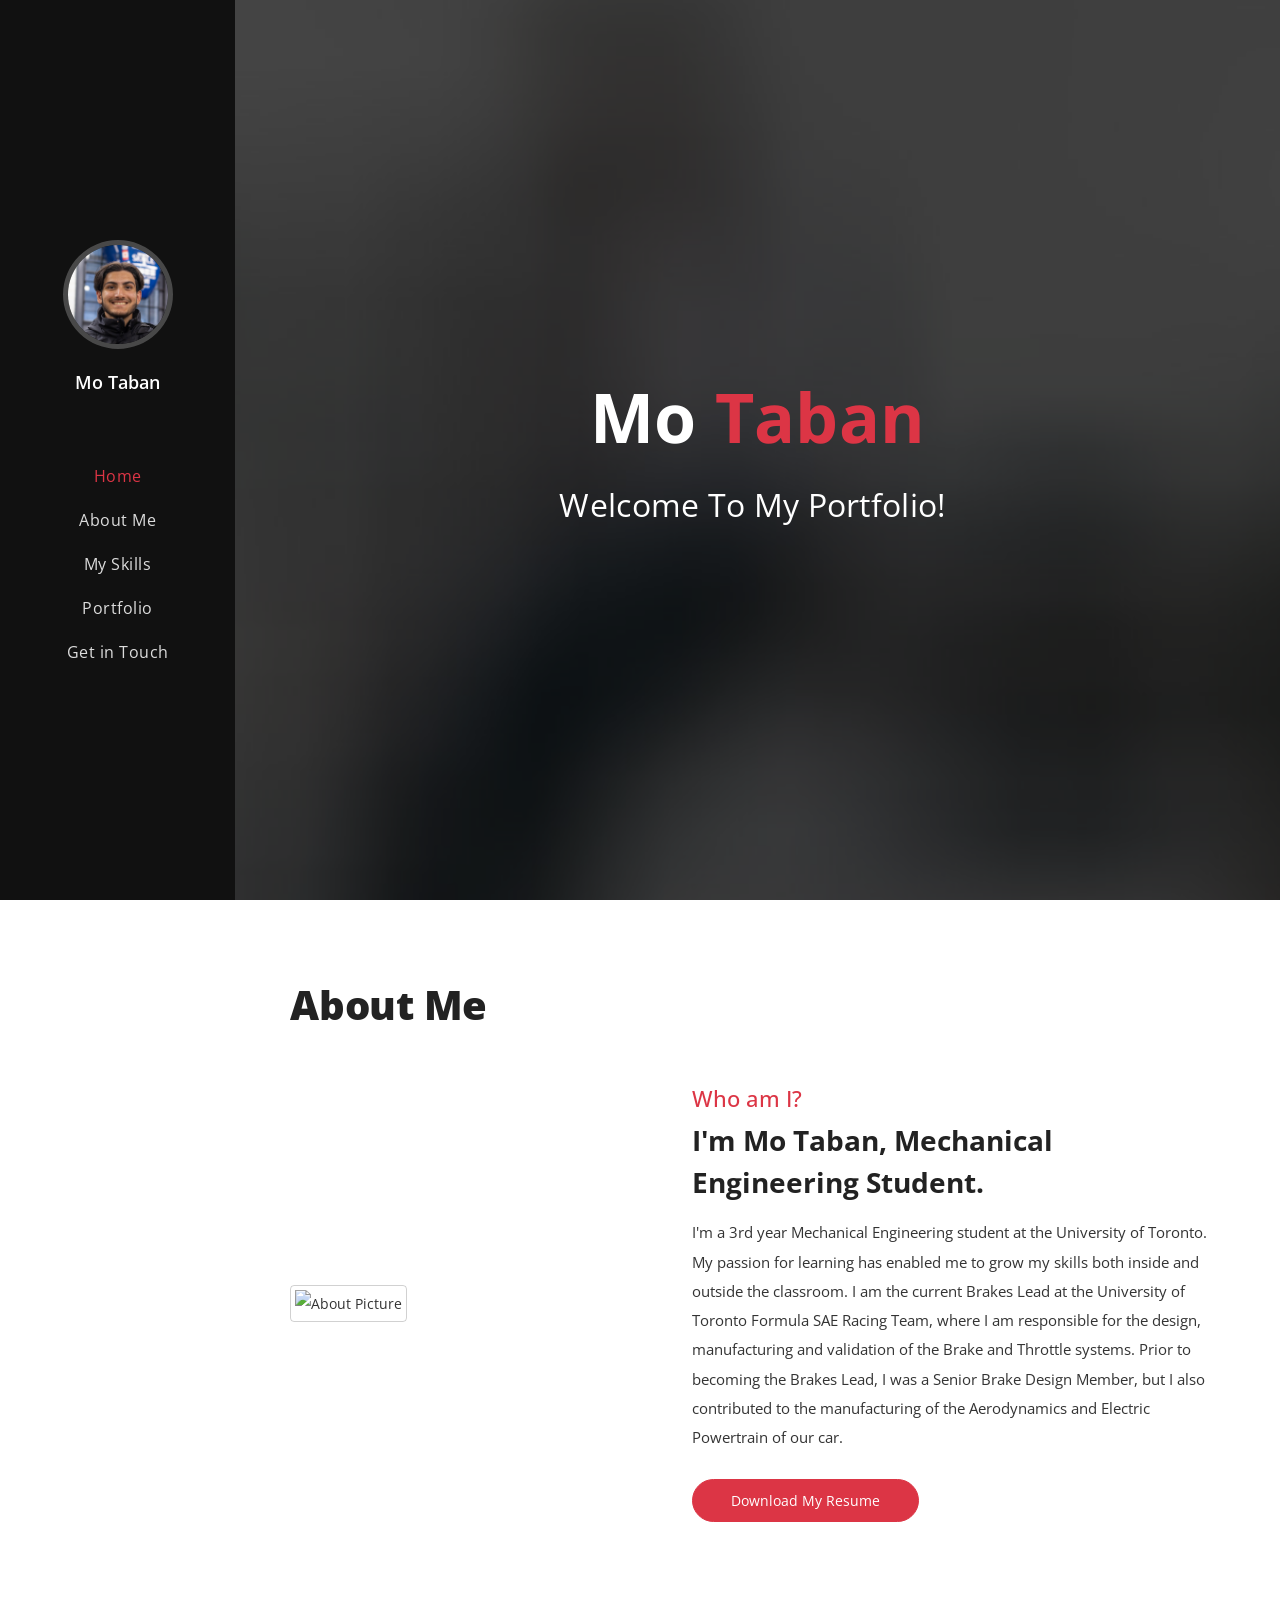
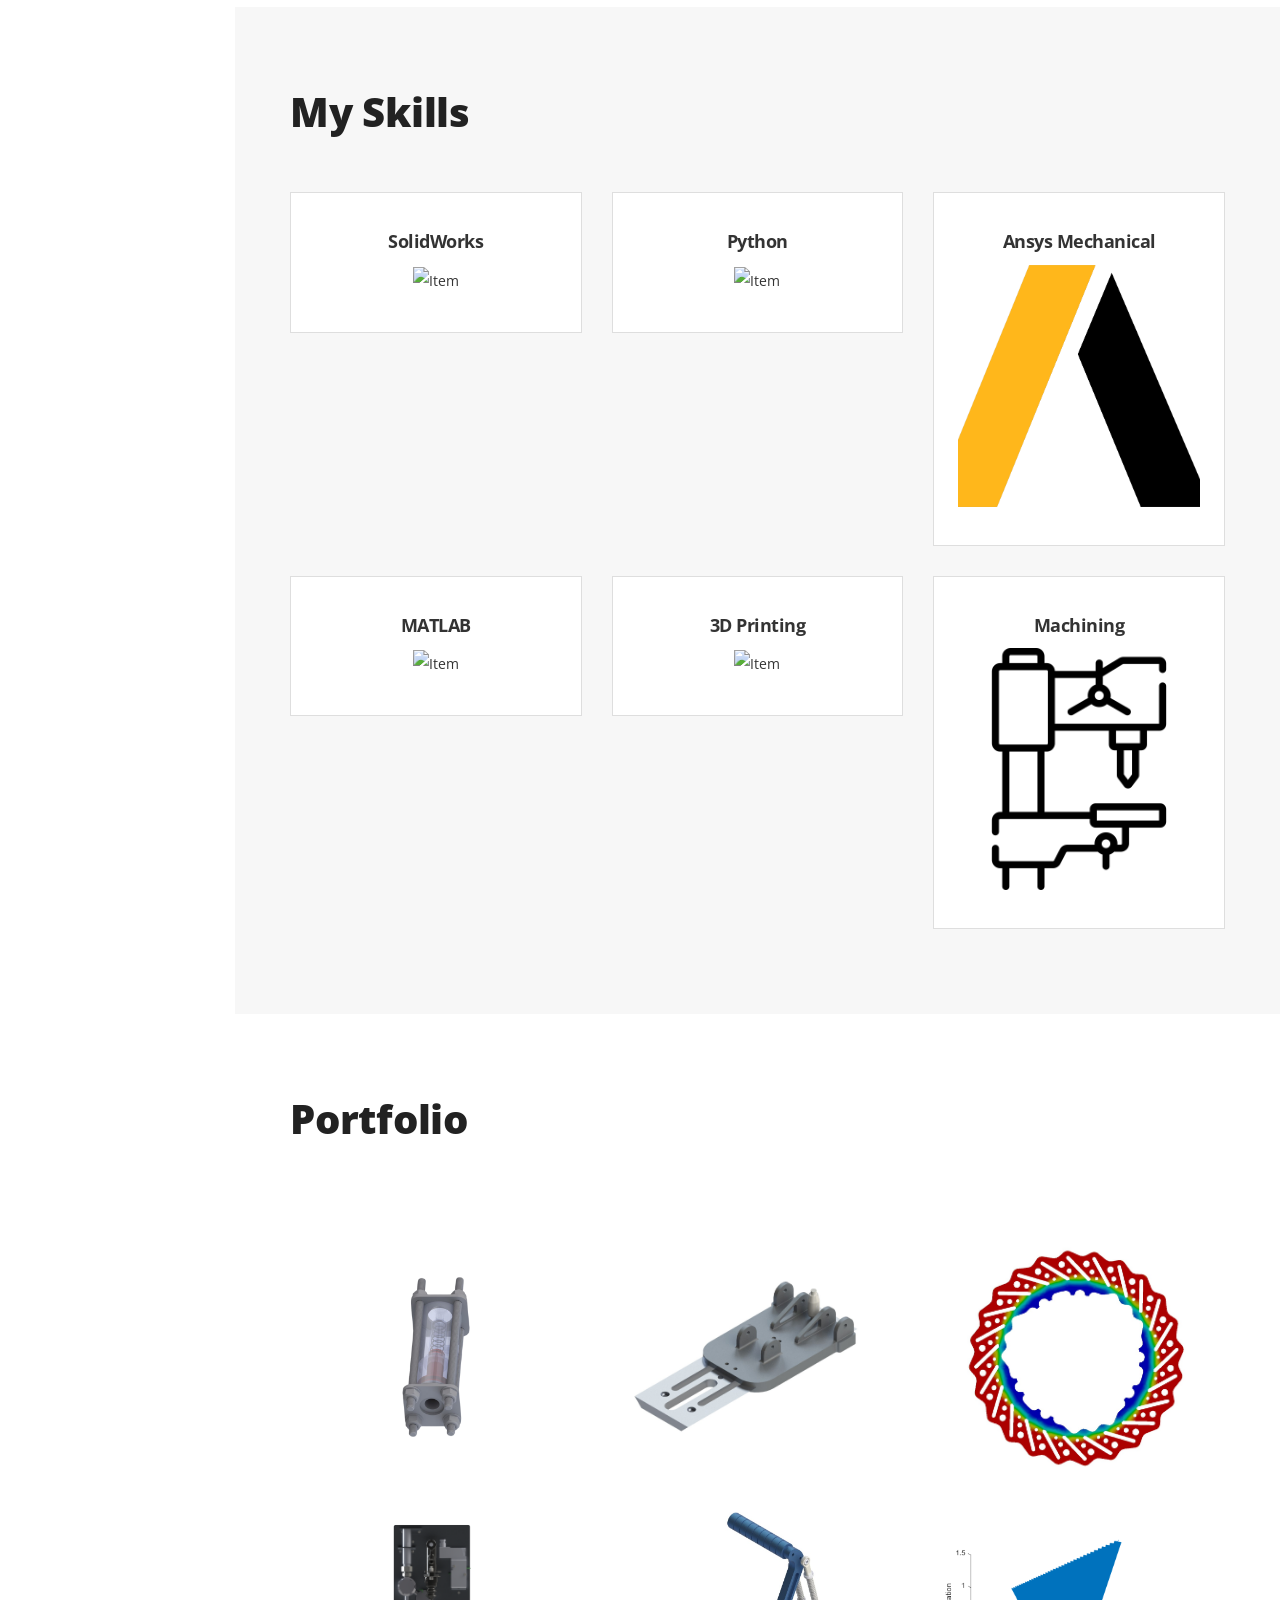
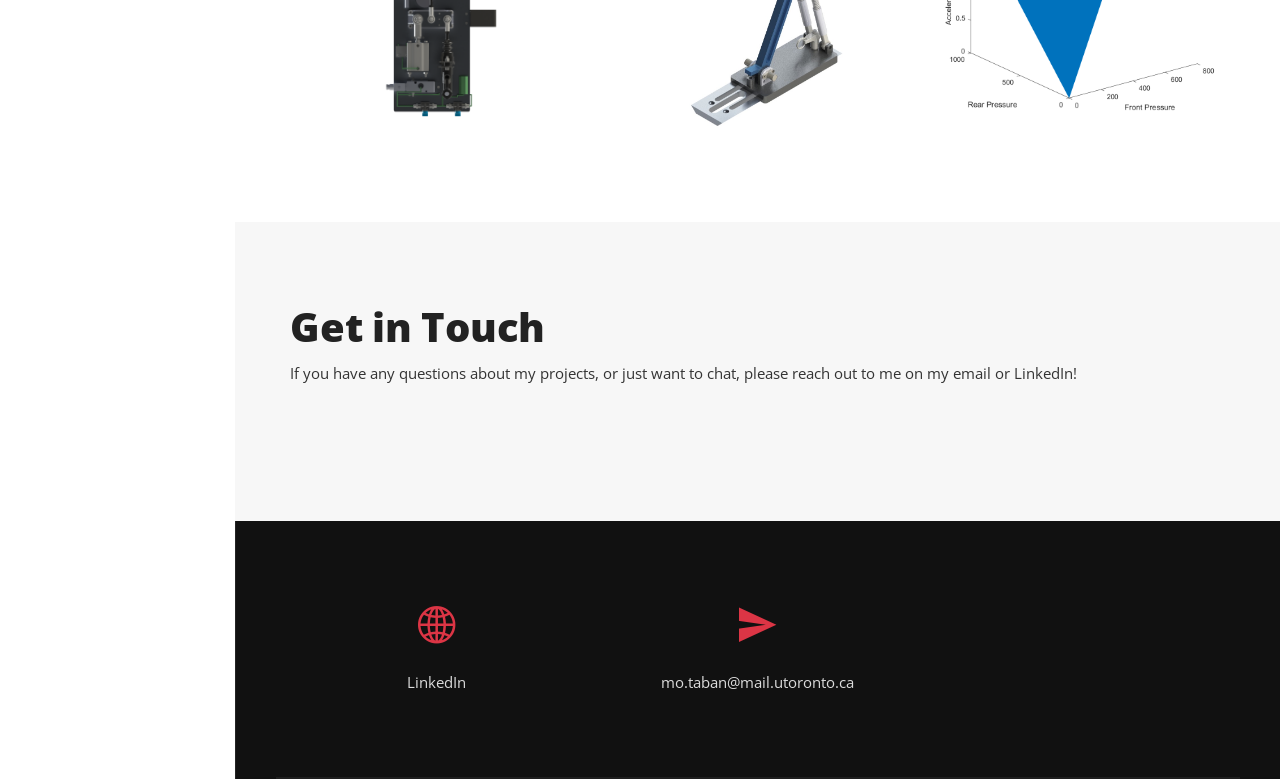
==== index.html @ efc2e55d "Add files via upload" ====
<!DOCTYPE html>
<html lang="EN">

<head>
  <!-- Required meta tags-->
  <meta charset="utf-8">
  <!-- Title-->
  <title>Mo Taban - Personal Portfolio</title>
  <!-- Description-->
  <meta name="description" content=" Personal Portfolio / Resume / CV / vCard Template">
  <meta name="viewport" content="width=device-width, initial-scale=1, shrink-to-fit=no">
  <!-- Favicons-->
  <link rel="apple-touch-icon" sizes="180x180" href="img/favicons/apple-touch-icon.png">
  <link rel="icon" type="image/png" sizes="32x32" href="img/favicons/favicon-32x32.png">
  <link rel="icon" type="image/png" sizes="16x16" href="img/favicons/favicon-16x16.png">
  <!-- Web fonts-->
  <link href="https://fonts.googleapis.com/css?family=Open+Sans:300,300i,400,400i,600,600i,700,700i,800,800i" rel="stylesheet">
  <!-- CSS vendors-->
  <link rel="stylesheet" href="css/bootstrap-custom.css">
  <link rel="stylesheet" href="css/ionicons.min.css">
  <link rel="stylesheet" href="css/owl.carousel.min.css">
  <link rel="stylesheet" href="css/owl.theme.default.min.css">
  <link rel="stylesheet" href="css/simplebar.min.css">
  <link rel="stylesheet" href="css/jquery.mb.YTPlayer.min.css">
  <!-- Main CSS-->
  <link rel="stylesheet" href="css/main.css">
  <!-- CSS Color scheme-->
  <link id="color-scheme" rel="stylesheet" href="css/colors/main-red.css">
  <!-- Custom CSS (Add your custom CSS styles to this file)-->
  <link rel="stylesheet" href="css/custom.css">
</head>

<body>
  <!-- Preloader-->
  <div class="preloader">
    <div class="preloader-block">
      <div class="preloader-icon"><span class="loading-dot loading-dot-1"></span><span class="loading-dot loading-dot-2"></span><span class="loading-dot loading-dot-3"></span></div>
    </div>
  </div>
  <div class="main-wrapper">
    <!-- Sidebar-->
    <header>
      <nav class="navbar d-md-block d-lg-none fixed-top mobile-navbar"><button class="navbar-toggler mr-auto" type="button" data-toggle="collapse" data-target="#mobileNavbarSupportedContent" aria-controls="mobileNavbarSupportedContent" aria-expanded="false" aria-label="Toggle navigation"><span class="nav-btn">Menu</span></button>
        <div class="collapse navbar-collapse order-1" id="mobileNavbarSupportedContent">
          <ul class="navbar-nav mr-auto"></ul>
        </div>
      </nav>
      <nav class="sidebar" data-simplebar>
        <div class="sidebar-header"><a href="#home" data-scroll><img class="img-fluid sidebar-avatar" src="img/profile-avatar.jpg" alt="Profile avatar"></a><span class="sidebar-name">Mo Taban</span>
        </div>
        <div class="sidebar-menu">
          <ul class="list-unstyled list-menu">
            <li><a class="nav-link" href="#home-area" data-scroll>Home</a></li>
            <li><a class="nav-link" href="#about-area" data-scroll>About Me</a></li>
            <li><a class="nav-link" href="#skills-area" data-scroll>My Skills</a></li>
            <li><a class="nav-link" href="#portfolio-area" data-scroll>Portfolio</a></li>
            <li><a class="nav-link" href="#contact-area" data-scroll>Get in Touch</a></li>
          </ul>
        </div>
      </nav>
    </header>
    <div class="sections-wrapper">
      <!-- Sections-->
      <!-- Home-->
      <section class="home-area element-cover-bg" id="home-area" style="background-image:url(img/home.jpg)">
        <div class="container h-100">
          <div class="row h-100 align-items-center justify-content-center">
            <div class="col-12 col-lg-8 home-content text-center">
              <h1 class="home-name">Mo <span>Taban</span></h1>
              <h4 class="cd-headline clip home-headline">Welcome To My Portfolio!<span class="cd-words-wrapper single-headline">
            </div><a href="#about-area" data-scroll>
              <div class="home-mouse">
              </div>
            </a>
          </div>
        </div>
      </section>
      <!-- About-->
      <section class="single-section about-area" id="about-area">
        <div class="container">
          <div class="row">
            <div class="col-12">
              <div class="section-heading">
                <h2 class="section-title">About Me</h2>
              </div>
            </div>
          </div>
          <div class="row align-items-center">
            <!-- Picture part-->
            <div class="col-12 col-lg-5 about-img"><img class="img-fluid img-thumbnail" src="img/about-img.jpg" alt="About Picture"></div>
            <!-- Content part-->
            <div class="col-12 col-lg-7 about-content">
              <div class="content-block">
                <h2 class="content-subtitle">Who am I?</h2>
                <h6 class="content-title">I'm Mo Taban, Mechanical Engineering Student.</h6>
                <div class="content-description">
                  <p>I'm a 3rd year Mechanical Engineering student at the University of Toronto. My passion for learning has enabled me to grow my skills both inside and outside the classroom. I am the current Brakes Lead at the University of Toronto Formula SAE Racing Team, where I am responsible for the design, manufacturing and validation of the Brake and Throttle systems. Prior to becoming the Brakes Lead, I was a Senior Brake Design Member, but I also contributed to the manufacturing of the Aerodynamics and Electric Powertrain of our car.</p>
                </div>
                <a href="Mo Taban Resume.pdf" class="btn content-download button-main button-scheme" download> Download My Resume</a>
              </div>
            </div>
          </div>
        </div>
      </section>
      <!-- Skills-->
      <section class="single-section alt-bg skills-area" id="skills-area">
        <div class="container">
          <div class="row">
            <div class="col-12">
              <div class="section-heading">
                <h2 class="section-title">My Skills</h2>
              </div>
            </div>
          </div>
          <div class="row">
            <!-- Single skill-->
            <div class="col-12 col-md-6 col-lg-4">
              <div class="single-skill">
                <h4 class="skill-title">SolidWorks</h4><img class="img-fluid" alt="Item" src="img/CSWA.PNG">
              </div>
            </div>
            <!-- Single skill-->
            <div class="col-12 col-md-6 col-lg-4">
              <div class="single-skill">
                <h4 class="skill-title">Python</h4><img class="img-fluid" alt="Item" src="img/Python.PNG">
              </div>
            </div>
            <!-- Single skill-->
            <div class="col-12 col-md-6 col-lg-4">
              <div class="single-skill">
                <h4 class="skill-title">Ansys Mechanical</h4><img class="img-fluid" alt="Item" src="img/Ansys.png">
              </div>
            </div>
            <!-- Single skill-->
            <div class="col-12 col-md-6 col-lg-4">
              <div class="single-skill mb-lg-0">
                <h4 class="skill-title">MATLAB</h4><img class="img-fluid" alt="Item" src="img/Matlab.PNG">
              </div>
            </div>
            <!-- Single skill-->
            <div class="col-12 col-md-6 col-lg-4">
              <div class="single-skill mb-md-0">
                <h4 class="skill-title">3D Printing</h4><img class="img-fluid" alt="Item" src="img/Printing.PNG">
              </div>
            </div>
            <!-- Single skill-->
            <div class="col-12 col-md-6 col-lg-4">
              <div class="single-skill mb-0">
                <h4 class="skill-title">Machining</h4><img class="img-fluid" alt="Item" src="img\Machining.png">
              </div>
            </div>
          </div>
        </div>
      </section>
      <!-- Portfolio-->
      <section class="single-section portfolio-area" id="portfolio-area">
        <div class="container">
          <div class="row">
            <div class="col-12">
              <div class="section-heading">
                <h2 class="section-title">Portfolio</h2>
              </div>
            </div>
          </div>
          <div class="row">
            <!-- Filter nav-->
            <div class="col-12">
              <ul class="list-inline filter-control" role="group" aria-label="Filter Control">
                <li class="list-inline-item tab-active" data-filter="*"></li>
              </ul>
            </div>
          </div>
          <!-- Thumbnail list-->
          <div class="portfolio-grid row">
            <!-- Single item-->
            <div class="single-item col-6 col-lg-4 design"><a class="portfolio-item" href="#item-1">
                <div class="portfolio-wrapper"><img class="img-fluid" alt="Item" src="img/EBS Piston.png">
                  <div class="item-content">
                    <h6 class="content-title">Pneumatic Emergency Braking System</h6><span class="content-more">More Info</span>
                  </div>
                </div>
              </a></div>
            <!-- Single item-->
            <div class="single-item col-6 col-lg-4 photos"><a class="portfolio-item" href="#item-2">
                <div class="portfolio-wrapper"><img class="img-fluid" alt="Item" src="img/Pedal Tray Rendering.JPG">
                  <div class="item-content">
                    <h6 class="content-title">Adjustable Pedal Tray and Rail</h6><span class="content-more">More Info</span>
                  </div>
                </div>
              </a></div>
            <!-- Single item-->
            <div class="single-item col-6 col-lg-4 design"><a class="portfolio-item" href="#item-3">
                <div class="portfolio-wrapper"><img class="img-fluid" alt="Item" src="img/Rotor Temps.jpg">
                  <div class="item-content">
                    <h6 class="content-title">Brake Rotors</h6><span class="content-more">More Info</span>
                  </div>
                </div>
              </a></div>
            <!-- Single item-->
            <div class="single-item col-6 col-lg-4 brand"><a class="portfolio-item" href="#item-4">
                <div class="portfolio-wrapper mb-lg-0"><img class="img-fluid" alt="Item" src="img/ASB Top.png">
                  <div class="item-content">
                    <h6 class="content-title">Autonomous System Brake V1</h6><span class="content-more">More Info</span>
                  </div>
                </div>
              </a></div>
            <!-- Single item-->
            <div class="single-item col-6 col-lg-4 brand"><a class="portfolio-item" href="#item-5">
                <div class="portfolio-wrapper mb-0"><img class="img-fluid" alt="Item" src="img/Throttle Pedal.JPG">
                  <div class="item-content">
                    <h6 class="content-title">Throttle Pedal Redesign</h6><span class="content-more">More Info</span>
                  </div>
                </div>
              </a></div>
            <!-- Single item-->
            <div class="single-item col-6 col-lg-4 photos"><a class="portfolio-item" href="#item-6">
                <div class="portfolio-wrapper mb-0"><img class="img-fluid" alt="Item" src="img/Brake Matlab.png">
                  <div class="item-content">
                    <h6 class="content-title">Python and MATLAB Brake Pressure - Acceleration Sweep</h6><span class="content-more">More Info</span>
                  </div>
                </div>
              </a></div>
          </div>
        </div>
        <!-- Single lightbox-->
        <div class="lightbox-wrapper" id="item-1">
          <div class="f-basis-100">
            <div class="lightbox-close" data-modal-close><span class="close-btn"><span class="btn-line"></span></span></div>
          </div>
          <div class="container">
            <div class="row">
              <div class="col-12 col-lg-5">
                <div class="lightbox-gallery owl-carousel owl-theme"><img class="img-fluid item-img" alt="Item" src="img/EBS Piston.png"></div>
              </div>
              <div class="col-12 col-lg-7">
                <div class="lightbox-content">
                  <h3 class="content-title">Pneumatic Emergency Braking System</h3>
                  <div class="content-description">
                    <p>I designed a Hydraulic-Over-Pneumatic piston to actuate the brakes of the car in case of emergencies during autonomous driving. The design process involved determining the required bore size in order to achieve the desired brake line pressures. O-rings were selected based on Parker design guidelines. When power is disconnected, solenoid valves will open to apply pressure to the pneumatic input of the piston. This design has 50% greater braking performance compared to the previous generation design.</p>
                  </div>
                  
                </div>
              </div>
            </div>
          </div>
        </div>
        <!-- Single lightbox-->
        <div class="lightbox-wrapper" id="item-2">
          <div class="f-basis-100">
            <div class="lightbox-close" data-modal-close><span class="close-btn"><span class="btn-line"></span></span></div>
          </div>
          <div class="container">
            <div class="row">
              <div class="col-12 col-lg-5">
                <div class="lightbox-gallery owl-carousel owl-theme"><img class="img-fluid item-img" alt="Item" src="img/Pedal Tray Rendering.JPG"><img class="img-fluid item-img" alt="Item" src="img/Pedal Tray Deformation.jpg"><img class="img-fluid item-img" alt="Item" src="img/Pedal Tray Full.JPG"></div>
              </div>
              <div class="col-12 col-lg-7">
                <div class="lightbox-content">
                  <h3 class="content-title">Adjustable Pedal Tray and Rail</h3>
                  <div class="content-description">
                    <p>Adjustable pedals are required in order to accommodate drivers of different sizes. The brake and throttle pedal trays were redesigned with custom rails in order to eliminate the compliance caused by the OEM Rails and Carriages. The structural performance of the design was evaluated using Ansys, and it was determined that the brake pedal tray deforms by 37% less under maximum load.</p>
                  </div>
                  
                </div>
              </div>
            </div>
          </div>
        </div>
        <!-- Single lightbox-->
        <div class="lightbox-wrapper" id="item-3">
          <div class="f-basis-100">
            <div class="lightbox-close" data-modal-close><span class="close-btn"><span class="btn-line"></span></span></div>
          </div>
          <div class="container">
            <div class="row">
              <div class="col-12 col-lg-5">
                <div class="lightbox-gallery owl-carousel owl-theme"><img class="img-fluid item-img" alt="Item" src="img/Rotor Temps.jpg"><img class="img-fluid item-img" alt="Item" src="img/Rotor Safety Factor.jpg"></div>
              </div>
              <div class="col-12 col-lg-7">
                <div class="lightbox-content">
                  <h3 class="content-title">Brake Rotors</h3>
                  <div class="content-description">
                    <p>The thermal and structural performance of our brake rotors was evaluated. The heat flux and convection coefficients were determined through calculations. These values were then used in Ansys to determine the temperature distribution across the rotor. The resulting thermal stresses were used as part of the structural simulation. The rotor has a minimum safety factor of 3.33 under maximum braking.</p>
                  </div>
                  
                </div>
              </div>
            </div>
          </div>
        </div>
        <!-- Single lightbox-->
        <div class="lightbox-wrapper" id="item-4">
          <div class="f-basis-100">
            <div class="lightbox-close" data-modal-close><span class="close-btn"><span class="btn-line"></span></span></div>
          </div>
          <div class="container">
            <div class="row">
              <div class="col-12 col-lg-5">
                <div class="lightbox-gallery owl-carousel owl-theme"><img class="img-fluid item-img" alt="Item" src="img/ASB Top.png"><img class="img-fluid item-img" alt="Item" src="img/ASB ISO.png"><img class="img-fluid item-img" alt="Item" src="img/ASB in car.png"></div>
              </div>
              <div class="col-12 col-lg-7">
                <div class="lightbox-content">
                  <h3 class="content-title">Autonomous System Brake V1</h3>
                  <div class="content-description">
                    <p>The previous Brakes Lead and I designed, manufactured, and tested our first brake by wire prototype as part of the Autonomous System Brake development. This system was designed to be a system which can be easily added to the 2023 vehicle in order to test the driverless systems. It was created in a way that it could be quickly connected and disconnected from the existing manual brakes. While this system was not formally tested on the car, many of its components and design elements have been used for the current autonomous braking system. </p>
                  </div>
                  
                </div>
              </div>
            </div>
          </div>
        </div>
        <!-- Single lightbox-->
        <div class="lightbox-wrapper" id="item-5">
          <div class="f-basis-100">
            <div class="lightbox-close" data-modal-close><span class="close-btn"><span class="btn-line"></span></span></div>
          </div>
          <div class="container">
            <div class="row">
              <div class="col-12 col-lg-5">
                <div class="lightbox-gallery owl-carousel owl-theme"><img class="img-fluid item-img" alt="Item" src="img/Throttle Pedal.JPG"><img class="img-fluid item-img" alt="Item" src="img/Throttle Spring.JPG"></div>
              </div>
              <div class="col-12 col-lg-7">
                <div class="lightbox-content">
                  <h3 class="content-title">Throttle Pedal Redesign</h3>
                  <div class="content-description">
                    <p>The throttle pedal was redesigned in order to enhance the driver comfort. This involved decreasing the pedal angle with respect to the floor. In order to achieve this, the torsion springs found in the previous design were replaced with compression springs. Because of this, the linear potentiometers which were previously used were replaced with rotary potentiometers. </p>
                  </div>
                </div>
              </div>
            </div>
          </div>
        </div>
        <!-- Single lightbox-->
        <div class="lightbox-wrapper" id="item-6">
          <div class="f-basis-100">
            <div class="lightbox-close" data-modal-close><span class="close-btn"><span class="btn-line"></span></span></div>
          </div>
          <div class="container">
            <div class="row">
              <div class="col-12 col-lg-5">
                <div class="lightbox-gallery owl-carousel owl-theme"><img class="img-fluid item-img" alt="Item" src="img/Brake Matlab.png" ></div>
              </div>
              <div class="col-12 col-lg-7">
                <div class="lightbox-content">
                  <h3 class="content-title">Python and MATLAB Brake Pressure - Acceleration Sweep</h3>
                  <div class="content-description">
                    <p>In order to better understand the impact which our front and rear brake pressures have on our deceleration, I created a Python program which determines the resulting deceleration for a large set of front and rear pressure values. The data was analyzed using MATLAB in order to create a 3D plot. This figure shows all possible deceleration values, given a combination of line pressures. The Program was created with checks that ensure the behavior of the model is representative of the vehicle and tire behaviors. </p>
                  </div>
                  
                </div>
              </div>
            </div>
          </div>
        </div>
      </section>
      <!-- Contact-->
      <section class="single-section contact-area alt-bg" id="contact-area">
        <div class="container">
          <div class="row">
            <div class="col-12">
              <div class="section-heading">
                <h2 class="section-title">Get in Touch</h2>
                <p class="section-description">If you have any questions about my projects, or just want to chat, please reach out to me on my email or LinkedIn!</p>
          </div>
        </div>
      </section>
      <!-- Footer-->
      <footer class="footer-area single-section">
        <div class="container">
          <div class="row contact-info">
            <div class="col-12 col-sm-4">
              <div class="single-info"><i class="info-icon icon ion-ios-globe"></i>
                <p class="info-content"><a href= "http://linkedin.com/in/motaban/" > LinkedIn </a></p>
              </div>
            </div>
            <div class="col-12 col-sm-4">
              <div class="single-info"><i class="info-icon icon ion-md-send"></i>
                <p class="info-content"><a href="mailto:mo.taban@mailnutoronto.ca">mo.taban@mail.utoronto.ca</a></p>
              </div>
            </div>
          </div>
        </div>
      </footer>
    </div>
  </div>
  <!-- Scripts-->
  <script src="js/jquery.min.js"></script>
  <script src="js/bootstrap.bundle.min.js"></script>
  <script src="js/isotope.pkgd.min.js"></script>
  <script src="js/animatedModal.js"></script>
  <script src="js/owl.carousel.min.js"></script>
  <script src="js/simplebar.min.js"></script>
  <script src="js/jquery.mb.YTPlayer.min.js"></script>
  <script src="js/particles.js"></script>
  <script src="js/main.js"></script>
  <!-- Custom JS (Add your custom JS scripts to this file)-->
  <script src="js/custom.js"></script>
</body>

</html>
---- css/simplebar.min.css ----
[data-simplebar]{position:relative;flex-direction:column;flex-wrap:wrap;justify-content:flex-start;align-content:flex-start;align-items:flex-start}.simplebar-wrapper{overflow:hidden;width:inherit;height:inherit;max-width:inherit;max-height:inherit}.simplebar-mask{direction:inherit;position:absolute;overflow:hidden;padding:0;margin:0;left:0;top:0;bottom:0;right:0;width:auto!important;height:auto!important;z-index:0}.simplebar-offset{direction:inherit!important;box-sizing:inherit!important;resize:none!important;position:absolute;top:0;left:0;bottom:0;right:0;padding:0;margin:0;-webkit-overflow-scrolling:touch}.simplebar-content-wrapper{direction:inherit;box-sizing:border-box!important;position:relative;display:block;height:100%;width:auto;visibility:visible;overflow:auto;max-width:100%;max-height:100%}.simplebar-content:after,.simplebar-content:before{content:' ';display:table}.simplebar-placeholder{max-height:100%;max-width:100%;width:100%;pointer-events:none}.simplebar-height-auto-observer-wrapper{box-sizing:inherit!important;height:100%;width:100%;max-width:1px;position:relative;float:left;max-height:1px;overflow:hidden;z-index:-1;padding:0;margin:0;pointer-events:none;flex-grow:inherit;flex-shrink:0;flex-basis:0}.simplebar-height-auto-observer{box-sizing:inherit;display:block;opacity:0;position:absolute;top:0;left:0;height:1000%;width:1000%;min-height:1px;min-width:1px;overflow:hidden;pointer-events:none;z-index:-1}.simplebar-track{z-index:1;position:absolute;right:0;bottom:0;pointer-events:none;overflow:hidden}[data-simplebar].simplebar-dragging .simplebar-track{pointer-events:all}.simplebar-scrollbar{position:absolute;right:2px;width:7px;min-height:10px}.simplebar-scrollbar:before{position:absolute;content:'';background:#000;border-radius:7px;left:0;right:0;opacity:0;transition:opacity .2s linear}.simplebar-track .simplebar-scrollbar.simplebar-visible:before{opacity:.5;transition:opacity 0s linear}.simplebar-track.simplebar-vertical{top:0;width:11px}.simplebar-track.simplebar-vertical .simplebar-scrollbar:before{top:2px;bottom:2px}.simplebar-track.simplebar-horizontal{left:0;height:11px}.simplebar-track.simplebar-horizontal .simplebar-scrollbar:before{height:100%;left:2px;right:2px}.simplebar-track.simplebar-horizontal .simplebar-scrollbar{right:auto;left:0;top:2px;height:7px;min-height:0;min-width:10px;width:auto}[data-simplebar-direction=rtl] .simplebar-track.simplebar-vertical{right:auto;left:0}.hs-dummy-scrollbar-size{direction:rtl;position:fixed;opacity:0;visibility:hidden;height:500px;width:500px;overflow-y:hidden;overflow-x:scroll}
---- css/main.css ----
/*!
  * Item: CodeX
  * Description:  Personal Portfolio / Resume / CV / vCard Template
  * Author/Developer: Exill
  * Author/Developer URL: https://themeforest.net/user/exill
  * Version: v1.0.0
  * License: Themeforest Standard Licenses: https://themeforest.net/licenses
  */

/*----------- Table of Contents -----------*/
/**
 * Globals
 * Preloader
 * Sidebar
 * Home
 * About
 * Services
 * Hire
 * Portfolio
 * Testimonials
 * Blog
 * Contact
 * Footer
 */
/*----------- Globals -----------*/
/* Disable outline */
:focus {
  outline: none;
}

::-moz-focus-inner {
  border: 0;
}

/* Body */
body {
  background-color: #fff;
  color: #333;
  font-family: "Open Sans", sans-serif;
  font-size: 14px;
  font-weight: 400;
  line-height: 1.95;
  position: relative;
}

/* Typography */
i.icon {
  line-height: 100%;
}

h1,
h2,
h3,
h4,
h5,
h6,
.h1,
.h2,
.h3,
.h4,
.h5,
.h6 {
  color: #222;
}

b {
  font-weight: bold;
}

/* Other elements */
a {
  transition: all 0.15s ease-in-out;
}

a:hover,
a:focus {
  text-decoration: none;
}

/* hr {
  border-top: 3px solid #e6e6e6;
  margin: 0;
} */

.anchor-basic {
  color: #222;
}

.anchor-basic:hover,
.anchor-basic:focus {
  color: black;
}

/* Buttons */
.button-main {
  background-color: #fff;
  border: 1px solid #c5c5c5;
  border-radius: 30px;
  color: #222;
  font-size: 14px;
  padding: 10px 38px;
}

.button-main:focus {
  background-color: #bfbfbf;
  border: 1px solid #c5c5c5;
  box-shadow: none;
}

.button-main.button-scheme {
  color: #fff;
}

/* Section, title & description styles */
.single-section {
  background-color: #fff;
  padding: 85px 40px;
}

.single-section.alt-bg {
  background-color: #f7f7f7;
}

.single-section .section-heading {
  margin-bottom: 48px;
  text-align: left;
}

.single-section .section-heading>.section-title {
  display: inline-block;
  font-size: 40px;
  font-weight: 800;
  letter-spacing: -0.25px;
  line-height: 100%;
  margin-bottom: 12px;
  position: relative;
  z-index: 9;
}

.single-section .section-heading>.section-description {
  font-size: 15px;
}

.single-section .section-heading.heading-center {
  text-align: center;
}

.single-section.element-cover-bg .section-heading>.section-title,
.single-section.element-cover-bg .section-heading>.section-description {
  color: #fff;
}

@media (max-width: 767.98px) {
  .single-section .section-heading>.section-description {
    font-size: 14px;
  }
}

@media (max-width: 575.98px) {
  .single-section {
    padding: 65px 15px;
  }

  .single-section .section-heading>.section-title {
    font-size: 34px;
  }
}

/* Overlay background */
.element-cover-bg {
  background-position: 50% 0;
  background-repeat: no-repeat;
  background-size: cover;
  position: relative;
}

.element-cover-bg:before {
  content: '';
  height: 100%;
  left: 0;
  position: absolute;
  top: 0;
  width: 100%;
}

/* Animations */
@-webkit-keyframes fadeIn {
  from {
    opacity: 0;
  }

  to {
    opacity: 1;
  }
}

@keyframes fadeIn {
  from {
    opacity: 0;
  }

  to {
    opacity: 1;
  }
}

.fadeIn {
  -webkit-animation-name: fadeIn;
  animation-name: fadeIn;
}

@-webkit-keyframes fadeOut {
  from {
    opacity: 1;
  }

  to {
    opacity: 0;
  }
}

@keyframes fadeOut {
  from {
    opacity: 1;
  }

  to {
    opacity: 0;
  }
}

.fadeOut {
  -webkit-animation-name: fadeOut;
  animation-name: fadeOut;
}

/* General styles */
.f-basis-100 {
  -ms-flex-preferred-size: 100%;
  flex-basis: 100%;
}

.owl-theme .owl-dots .owl-dot {
  outline: 0;
}

/* Sidebar & Main Wrapper styles */
.main-wrapper .sidebar {
  height: 100%;
  left: 0;
  position: fixed;
  top: 0;
  width: 235px;
  z-index: 999;
}

.main-wrapper .sections-wrapper {
  padding-left: 235px;
  position: relative;
}

@media (max-width: 991.98px) {
  .main-wrapper .sidebar {
    left: -235px;
  }

  .main-wrapper .sections-wrapper {
    padding-left: 0;
  }
}

/*----------- Preloader -----------*/
.preloader {
  background-color: #0e0e0e;
  height: 100%;
  position: fixed;
  top: 0;
  width: 100%;
  z-index: 99999;
}

.preloader .preloader-block {
  -webkit-transform: translate(50%, 50%);
  bottom: 50%;
  position: fixed;
  right: 50%;
  transform: translate(50%, 50%);
  z-index: 3000;
}

.preloader .preloader-block .preloader-icon .loading-dot {
  background-color: #fff;
  border-radius: 50%;
  display: inline-block;
  height: 13px;
  width: 13px;
}

.preloader .preloader-block .preloader-icon .loading-dot.loading-dot-1 {
  -webkit-animation: 1.2s grow ease-in-out infinite;
  animation: 1.2s grow ease-in-out infinite;
}

.preloader .preloader-block .preloader-icon .loading-dot.loading-dot-2 {
  -webkit-animation: 1.2s grow ease-in-out infinite 0.15555s;
  animation: 1.2s grow ease-in-out infinite 0.15555s;
  margin: 0 14px;
}

.preloader .preloader-block .preloader-icon .loading-dot.loading-dot-3 {
  -webkit-animation: 1.2s grow ease-in-out infinite 0.3s;
  animation: 1.2s grow ease-in-out infinite 0.3s;
}

@-webkit-keyframes grow {

  0%,
  40%,
  100% {
    -webkit-transform: scale(0);
    transform: scale(0);
  }

  40% {
    -webkit-transform: scale(1);
    transform: scale(1);
  }
}

@keyframes grow {

  0%,
  40%,
  100% {
    -webkit-transform: scale(0);
    transform: scale(0);
  }

  40% {
    -webkit-transform: scale(1);
    transform: scale(1);
  }
}

/*----------- Sidebar -----------*/
.sidebar {
  background-color: #111;
}

.sidebar .sidebar-header {
  padding-bottom: 60px;
  padding-top: 24px;
  text-align: center;
}

.sidebar .sidebar-header .sidebar-avatar {
  border: 5px solid #484848;
  border-radius: 50%;
  margin-bottom: 16px;
  width: 110px;
}

.sidebar .sidebar-header .sidebar-name {
  color: #fff;
  display: block;
  font-size: 18px;
  font-weight: 600;
  margin-bottom: 8px;
}

.sidebar .sidebar-header .sidebar-status {
  color: #8a8a8a;
  display: block;
  line-height: 100%;
  margin-bottom: 0;
  margin-top: 9px;
}

.sidebar .sidebar-menu {
  padding-bottom: 24px;
}

.sidebar .sidebar-menu .list-menu {
  margin-bottom: 0;
  text-align: center;
}

.sidebar .sidebar-menu .list-menu li {
  line-height: 100%;
}

.sidebar .sidebar-menu .list-menu li:not(:last-child) {
  margin-bottom: 28px;
}

.sidebar .sidebar-menu .list-menu .nav-link {
  color: rgba(232, 232, 232, 0.95);
  font-size: 16px;
  letter-spacing: 0.5px;
  line-height: 100%;
  padding: 0;
}

.sidebar .simplebar-content-wrapper {
  -ms-flex-align: center;
  -ms-flex-pack: center;
  -ms-flex-wrap: wrap;
  align-items: center;
  display: -ms-flexbox;
  display: flex;
  flex-wrap: wrap;
  justify-content: center;
}

.sidebar .simplebar-track .simplebar-scrollbar:before {
  background: #fff;
}

.sidebar .simplebar-track .simplebar-scrollbar.simplebar-visible:before {
  opacity: 0.5;
}

.sidebar .simplebar-track.simplebar-vertical {
  width: 10px;
}

.sidebar .simplebar-track.simplebar-vertical .simplebar-scrollbar {
  height: auto;
  width: 6px;
}

.sidebar .simplebar-track.simplebar-horizontal {
  height: 10px;
}

.sidebar .simplebar-track.simplebar-horizontal .simplebar-scrollbar {
  height: 6px;
  width: auto;
}

.mobile-navbar {
  padding: 14px 26px;
}

.mobile-navbar:before {
  background-color: #222;
  content: '';
  height: 58px;
  position: absolute;
  right: 0;
  top: 0;
  width: 100%;
}

.mobile-navbar .navbar-toggler {
  background-color: #333;
  border-color: #222;
  border-radius: 3px;
  display: block;
  font-size: 14px;
  outline: none;
  padding: 4px 10px;
  position: relative;
}

.mobile-navbar .navbar-toggler .nav-btn {
  color: rgba(255, 255, 255, 0.8);
  font-size: 14px;
  font-weight: 300;
  letter-spacing: 1px;
  line-height: 20px;
}

.mobile-navbar .navbar-collapse .navbar-nav {
  background-color: #222;
  padding: 8px 20px;
  position: relative;
  top: 8px;
  width: 200px;
  z-index: 2;
}

.mobile-navbar .navbar-collapse .navbar-nav .nav-link {
  color: rgba(255, 255, 255, 0.6);
  font-size: 14px;
  font-weight: 400;
  padding: 7px 0;
}

.mobile-navbar .navbar-collapse .navbar-nav .nav-link:hover,
.mobile-navbar .navbar-collapse .navbar-nav .nav-link:focus {
  color: #fff;
}

/*----------- Home -----------*/
.home-area {
  background-position: center center;
  height: 100vh;
}

.home-area:before {
  background-color: rgba(0, 0, 0, 0.68);
}

.home-area .home-name {
  color: #fff;
  font-size: 68px;
  font-weight: 700;
  letter-spacing: 0.3px;
  margin-bottom: 29px;
}

.home-area .home-headline {
  color: #fff;
  font-size: 32px;
  font-weight: 400;
  letter-spacing: 0.3px;
  margin-bottom: 0;
}

.home-area .home-headline .single-headline {
  display: inline-block;
  position: relative;
  text-align: left;
  vertical-align: top;
}

.home-area .home-headline .single-headline::after {
  background-color: #b9b9b9;
  content: '';
  height: 100%;
  position: absolute;
  right: 0;
  top: 0;
  width: 2px;
}

.home-area .home-headline .single-headline b {
  display: inline-block;
  font-weight: 600;
  left: 0;
  opacity: 0;
  position: absolute;
  top: 0;
  white-space: nowrap;
}

.home-area .home-headline .single-headline b.is-visible {
  opacity: 1;
  position: relative;
}

.home-area .home-mouse {
  bottom: 5.5%;
  left: 0;
  margin: 0 auto;
  position: absolute;
  right: 0;
  width: 29px;
}

.home-area .home-mouse .mouse-shape {
  background-color: rgba(0, 0, 0, 0.45);
  border: 2px solid transparent;
  border-color: #fff;
  border-radius: 25px;
  box-sizing: content-box;
  height: 28px;
  opacity: .8;
  padding: 5px 11px;
  width: 3px;
}

.home-area .home-mouse .mouse-shape .mouse-wheel {
  -webkit-animation-duration: 1.3s;
  -webkit-animation-iteration-count: infinite;
  -webkit-animation-name: scrollDown;
  -webkit-animation-timing-function: cubic-bezier(0.15, 0.41, 0.69, 0.94);
  animation-duration: 1.3s;
  animation-iteration-count: infinite;
  animation-name: scrollDown;
  animation-timing-function: cubic-bezier(0.15, 0.41, 0.69, 0.94);
  background-color: #fff;
  border-radius: 25%;
  height: 9px;
  width: 3px;
}

@-webkit-keyframes scrollDown {
  0% {
    opacity: 0;
  }

  10% {
    -webkit-transform: translateY(0);
    opacity: 1;
    transform: translateY(0);
  }

  100% {
    -webkit-transform: translateY(15px);
    opacity: 0;
    transform: translateY(15px);
  }
}

@keyframes scrollDown {
  0% {
    opacity: 0;
  }

  10% {
    -webkit-transform: translateY(0);
    opacity: 1;
    transform: translateY(0);
  }

  100% {
    -webkit-transform: translateY(15px);
    opacity: 0;
    transform: translateY(15px);
  }
}

.home-area.video-variant #wrapper_homeVideo:before {
  background-color: rgba(0, 0, 0, 0.6);
  content: '';
  height: 100%;
  left: 0;
  position: absolute;
  top: 0;
  width: 100%;
  z-index: 1;
}

.home-area #particles-js {
  height: 100%;
  position: absolute;
  width: 100%;
}

@media (max-width: 991.98px) {
  .home-area {
    height: auto;
    margin-top: 58px;
    padding: 160px 0;
  }

  .home-area .home-name {
    font-size: 62px;
  }

  .home-area .home-headline {
    font-size: 30px;
  }

  .home-area .home-mouse {
    display: none;
  }
}

@media (max-width: 575.98px) {
  .home-area .home-name {
    font-size: 48px;
  }

  .home-area .home-headline {
    font-size: 26px;
  }
}

/*----------- About -----------*/
.about-area .about-img img {
  background-color: transparent;
  border-color: rgba(0, 0, 0, 0.18);
  width: 430px;
}

.about-area .about-content .content-subtitle {
  font-size: 22px;
  margin-bottom: 8px;
}

.about-area .about-content .content-title {
  font-size: 28px;
  font-weight: 700;
  line-height: 1.5;
  margin-bottom: 15px;
}

.about-area .about-content .content-description {
  font-size: 15px;
}

.about-area .about-content .content-description p:last-child {
  /* border-bottom: 2px solid rgba(0, 0, 0, 0.08); */
  margin-bottom: 0;
  padding-bottom: 27px;
}

.about-area .about-content .content-info {
  font-size: 15px;
  margin-bottom: 4px;
  padding: 27px 0;
}

.about-area .about-content .content-info>.row:last-child .single-info {
  margin-bottom: 0;
}

.about-area .about-content .content-info .single-info {
  margin-bottom: 10px;
}

.about-area .about-content .content-info .single-info>span {
  color: #333;
  font-weight: 600;
  margin-right: 10px;
}

.about-area .about-content .content-info .single-info>p {
  display: inline-block;
  margin-bottom: 0;
}

.about-area .about-content .content-download,
.about-area .about-content .content-work {
  margin-right: 16px;
}

@media (min-width: 992px) and (max-width: 1199.98px) {
  .about-area .about-img img {
    -o-object-fit: cover;
    height: 440px;
    object-fit: cover;
  }

  .about-area .about-content .content-subtitle {
    display: none;
  }

  .about-area .about-content .content-title {
    font-size: 22px;
  }

  .about-area .about-content .content-description {
    font-size: 14px;
  }

  .about-area .about-content .content-description p:last-child {
    padding-bottom: 20px;
  }

  .about-area .about-content .content-info {
    font-size: 14px;
    padding: 20px 0;
  }
}

@media (max-width: 991.98px) {
  .about-area .about-img img {
    -o-object-fit: cover;
    border-radius: 50%;
    display: block;
    height: 250px;
    margin: 0 auto 40px auto;
    object-fit: cover;
    width: 250px;
  }

  .about-area .about-content .content-subtitle {
    font-size: 18px;
  }

  .about-area .about-content .content-title {
    font-size: 24px;
  }

  .about-area .about-content .content-description {
    font-size: 14px;
  }

  .about-area .about-content .content-description p:last-child {
    padding-bottom: 24px;
  }

  .about-area .about-content .content-info {
    font-size: 14px;
    margin-bottom: 0;
    padding: 24px 0;
  }
}

@media (max-width: 767.98px) {
  .about-area .about-img img {
    height: 200px;
    width: 200px;
  }

  .about-area .about-content .content-info>.row:last-child .single-info {
    margin-bottom: 10px;
  }

  .about-area .about-content .content-info .single-info {
    display: block;
    margin-bottom: 10px;
    width: auto;
  }
}

@media (max-width: 575.98px) {
  .about-area {
    padding-bottom: 51px;
  }

  .about-area .about-img img {
    margin: 0 auto 32px auto;
  }

  .about-area .about-content .content-subtitle {
    font-size: 17px;
  }

  .about-area .about-content .content-title {
    font-size: 22px;
  }

  .about-area .about-content .content-download,
  .about-area .about-content .content-work {
    margin-bottom: 14px;
  }
}

/*----------- Skills -----------*/
.skills-area .single-skill {
  background-color: #fff;
  border: 1px solid rgba(214, 214, 214, 0.8);
  margin-bottom: 30px;
  padding: 38px 24px;
  text-align: center;
  transition: all 0.15s ease-in-out;
}

.skills-area .single-skill .skill-icon {
  display: inline-block;
  font-size: 50px;
  margin-bottom: 22px;
}

.skills-area .single-skill .skill-title {
  color: #333;
  font-size: 18px;
  font-weight: 700;
  letter-spacing: -0.5px;
  margin-bottom: 12px;
}

.skills-area .single-skill .skill-description {
  margin-bottom: 0;
}

/*----------- Hire -----------*/
.hire-area {
  background-attachment: fixed;
  padding-bottom: 68px;
  padding-top: 68px;
}

.hire-area:before {
  background-color: rgba(0, 0, 0, 0.83);
}

.hire-area .row-custom {
  -ms-flex-align: center;
  align-items: center;
}

.hire-area .button-part {
  -ms-flex-pack: end;
  display: -ms-flexbox;
  display: flex;
  justify-content: flex-end;
}

.hire-area .hire-title {
  color: #f0f0f0;
  font-weight: 700;
  margin-bottom: 14px;
}

.hire-area .hire-description {
  color: #9f9f9f;
  font-size: 15px;
  margin-bottom: 0;
}

.hire-area .hire-btn {
  padding: 12px 54px;
}

@media (max-width: 767.98px) {
  .hire-area .content-part {
    text-align: center;
  }

  .hire-area .button-part {
    -ms-flex-pack: center;
    justify-content: center;
  }

  .hire-area .hire-title {
    font-size: 34px;
  }

  .hire-area .hire-description {
    font-size: 14px;
    margin-bottom: 26px;
  }

  .hire-area .hire-btn {
    padding: 10px 38px;
  }
}

@media (max-width: 575.98px) {
  .hire-area .hire-title {
    margin-bottom: 18px;
  }
}

/*----------- Portfolio -----------*/
.portfolio-area .filter-control {
  margin-bottom: 14px;
}

.portfolio-area .filter-control>li {
  border-bottom: 1px solid transparent;
  color: #444;
  cursor: pointer;
  font-size: 14px;
  font-weight: 600;
  letter-spacing: 0.3px;
  position: relative;
  transition: all .10s ease-in-out;
}

.portfolio-area .filter-control>li:not(:last-child) {
  margin-right: 16px;
}

.portfolio-area .filter-control>li:hover:before,
.portfolio-area .filter-control>li.tab-active:before {
  bottom: 0;
  content: "";
  height: 1px;
  position: absolute;
  width: 100%;
}

.portfolio-area .portfolio-grid .portfolio-wrapper {
  -ms-flex-align: center;
  align-items: center;
  display: -ms-flexbox;
  display: flex;
  margin-bottom: 30px;
  overflow: hidden;
  position: relative;
}

.portfolio-area .portfolio-grid .portfolio-wrapper:before {
  background-color: rgba(0, 0, 0, 0.9);
  bottom: 0;
  content: '';
  height: 100%;
  opacity: 0;
  position: absolute;
  transition: all 0.15s ease-in-out;
  visibility: hidden;
  width: 100%;
  z-index: 1;
}

.portfolio-area .portfolio-grid .portfolio-wrapper>.img-fluid {
  width: 100%;
}

.portfolio-area .portfolio-grid .portfolio-wrapper .item-content {
  left: 0;
  opacity: 0;
  padding: 3px 18px;
  position: absolute;
  text-align: center;
  transition: all 0.15s ease-in-out;
  visibility: hidden;
  width: 100%;
  z-index: 2;
}

.portfolio-area .portfolio-grid .portfolio-wrapper .item-content .content-title {
  color: #fff;
  font-size: 15px;
  font-weight: 400;
  line-height: 1.8;
  margin-bottom: 10px;
}

.portfolio-area .portfolio-grid .portfolio-wrapper .item-content .content-more {
  display: inline-block;
  font-weight: 600;
}

.portfolio-area .portfolio-grid .portfolio-wrapper:hover:before {
  opacity: 1;
  visibility: visible;
}

.portfolio-area .portfolio-grid .portfolio-wrapper:hover .item-content {
  opacity: 1;
  visibility: visible;
}

.portfolio-area .lightbox-wrapper {
  -ms-flex-wrap: wrap;
  background-color: #fff;
  display: -ms-flexbox;
  display: flex;
  flex-wrap: wrap;
  position: fixed;
}

.portfolio-area .lightbox-wrapper>.container>.row {
  margin-bottom: 60px;
  margin-top: 60px;
}

.portfolio-area .lightbox-wrapper .lightbox-close {
  position: fixed;
  right: 4vw;
  top: 25px;
  z-index: 99;
}

.portfolio-area .lightbox-wrapper .lightbox-close .close-btn {
  -ms-flex-direction: column;
  -ms-flex-pack: justify;
  -ms-flex-pack: center;
  cursor: pointer;
  display: -ms-flexbox;
  display: flex;
  flex-direction: column;
  height: 19px;
  justify-content: space-between;
  justify-content: center;
  position: relative;
  width: 30px;
}

.portfolio-area .lightbox-wrapper .lightbox-close .close-btn .btn-line,
.portfolio-area .lightbox-wrapper .lightbox-close .close-btn:before,
.portfolio-area .lightbox-wrapper .lightbox-close .close-btn:after {
  -ms-flex-item-align: end;
  align-self: flex-end;
  background-color: gray;
  height: 3px;
  width: 100%;
}

.portfolio-area .lightbox-wrapper .lightbox-close .close-btn:before {
  content: '';
  width: 85%;
}

.portfolio-area .lightbox-wrapper .lightbox-close .close-btn:after {
  content: '';
}

.portfolio-area .lightbox-wrapper .lightbox-close .close-btn .btn-line {
  width: 55%;
}

.portfolio-area .lightbox-wrapper .lightbox-close .close-btn .btn-line,
.portfolio-area .lightbox-wrapper .lightbox-close .close-btn:before,
.portfolio-area .lightbox-wrapper .lightbox-close .close-btn:after {
  background-color: #fff;
  position: absolute;
  width: 100%;
}

.portfolio-area .lightbox-wrapper .lightbox-close .close-btn .btn-line {
  display: none;
}

.portfolio-area .lightbox-wrapper .lightbox-close .close-btn:before {
  -webkit-transform: rotate(45deg);
  transform: rotate(45deg);
}

.portfolio-area .lightbox-wrapper .lightbox-close .close-btn:after {
  -webkit-transform: rotate(-45deg);
  transform: rotate(-45deg);
}

.portfolio-area .lightbox-wrapper .lightbox-close .close-btn .btn-line,
.portfolio-area .lightbox-wrapper .lightbox-close .close-btn:before,
.portfolio-area .lightbox-wrapper .lightbox-close .close-btn:after {
  background-color: rgba(0, 0, 0, 0.6);
  height: 2px;
  width: 80%;
}

.portfolio-area .lightbox-wrapper .lightbox-gallery .owl-dots {
  bottom: -38px;
  left: 0;
  margin-top: 0;
  position: absolute;
  right: 0;
}

.portfolio-area .lightbox-wrapper .lightbox-content {
  margin-left: 12px;
}

.portfolio-area .lightbox-wrapper .lightbox-content .content-title {
  font-size: 42px;
  font-weight: 700;
  margin-bottom: 25px;
}

.portfolio-area .lightbox-wrapper .lightbox-content .content-description p {
  margin-bottom: 20px;
}

.portfolio-area .lightbox-wrapper .lightbox-content .content-description p:last-child {
  margin-bottom: 30px;
}

.portfolio-area .lightbox-wrapper .lightbox-content .content-info {
  margin-bottom: 40px;
}

.portfolio-area .lightbox-wrapper .lightbox-content .content-info .single-info {
  margin-bottom: 15px;
  width: 49.6%;
}

.portfolio-area .lightbox-wrapper .lightbox-content .content-info .single-info:not(:last-child) {
  margin-right: 0;
}

.portfolio-area .lightbox-wrapper .lightbox-content .content-info .single-info:nth-last-child(-n+2) {
  margin-bottom: 0;
}

.portfolio-area .lightbox-wrapper .lightbox-content .content-info .single-info>span {
  color: #444;
  font-weight: 600;
  margin-right: 10px;
}

.portfolio-area .lightbox-wrapper .lightbox-content .content-info .single-info>p {
  display: inline-block;
  margin-bottom: 0;
}

@media (max-width: 991.98px) {
  .portfolio-area .lightbox-wrapper .lightbox-gallery {
    margin-bottom: 55px;
  }

  .portfolio-area .lightbox-wrapper .lightbox-content {
    margin-left: 0;
  }
}

@media (max-width: 575.98px) {
  .portfolio-area .portfolio-grid .portfolio-wrapper .item-content .content-title {
    font-size: 14px;
  }

  .portfolio-area .lightbox-wrapper .lightbox-content .content-title {
    font-size: 36px;
  }

  .portfolio-area .lightbox-wrapper .lightbox-content .content-info .single-info {
    display: block;
    margin-bottom: 10px;
    width: auto;
  }

  .portfolio-area .lightbox-wrapper .lightbox-content .content-info .single-info:nth-last-child(-n+2) {
    margin-bottom: 10px;
  }
}

/*----------- Testimonials -----------*/
.testimonials-area .single-review {
  background-color: #fff;
  border: 1px solid rgba(214, 214, 214, 0.8);
  padding: 40px 30px;
  text-align: center;
}

.testimonials-area .single-review .review-icon {
  display: inline-block;
  font-size: 50px;
  margin-bottom: 18px;
}

.testimonials-area .single-review .review-content {
  margin-bottom: 24px;
}

.testimonials-area .single-review .client-avatar {
  border-radius: 50%;
  display: inline-block;
  margin-bottom: 10px;
  width: 56px;
}

.testimonials-area .single-review .client-name {
  color: #3c3c3c;
  display: block;
  font-size: 14px;
  font-weight: 600;
}

.testimonials-area .owl-carousel .owl-dots {
  margin-top: 24px !important;
}

@media (max-width: 767.98px) {
  .testimonials-area .single-review .review-icon {
    font-size: 58px;
    margin-bottom: 22px;
  }

  .testimonials-area .single-review .review-content {
    margin-bottom: 28px;
  }
}

/*----------- Blog -----------*/
.blog-area .single-post {
  background-color: transparent;
  border: none;
}

.blog-area .single-post .post-img {
  height: 100%;
  position: relative;
}

.blog-area .single-post .post-img .content-date {
  bottom: 0;
  color: #fff;
  display: inline-block;
  left: 0;
  padding: 0 14px;
  position: absolute;
}

.blog-area .single-post .post-content {
  padding: 15px 0 0 0;
}

.blog-area .single-post .post-content .content-title {
  font-size: 18px;
  font-weight: 600;
  letter-spacing: 0.1px;
  margin-bottom: 8px;
}

.blog-area .single-post .post-content .content-description {
  font-size: 13px;
  font-weight: 400;
  line-height: 1.7;
  margin-bottom: 8px;
}

.blog-area .single-post .post-content .content-tags .tags-title {
  color: #333;
  margin-right: 2px;
}

.blog-area .single-post .post-content .content-tags .tags-list {
  display: inline-block;
  margin-bottom: 0;
}

.blog-area .single-post .post-content .content-tags .tags-list .list-inline-item:not(:last-child) {
  margin-right: 0;
}

.blog-area .single-post .post-content .content-tags .tags-list .list-inline-item:not(:last-child):after {
  color: #333;
  content: '/';
  display: inline-block;
  margin-left: 6px;
  margin-right: 4px;
}

@media (max-width: 991.98px) {
  .blog-area .row>[class*='col-']:not(:last-child) .single-post {
    margin-bottom: 40px;
  }

  .blog-area .single-post .post-content .content-title {
    font-size: 20px;
  }
}

/*----------- Contact -----------*/
.contact-area .contact-form .form-group {
  margin-bottom: 25px;
}

.contact-area .contact-form .form-group .form-control {
  background-color: #fff;
  border: none;
  border-bottom: 1px solid #d4d4d4;
  border-radius: 0;
  font-size: 14px;
  height: 41px;
  padding: 9px 14px;
}

.contact-area .contact-form .form-group .form-control:-webkit-autofill,
.contact-area .contact-form .form-group .form-control:-webkit-autofill:hover,
.contact-area .contact-form .form-group .form-control:-webkit-autofill:focus,
.contact-area .contact-form .form-group .form-control:-webkit-autofill:active {
  -webkit-box-shadow: 0 0 0px 1000px #fff inset;
  -webkit-text-fill-color: #555 !important;
  transition: background-color 5000s ease-in-out 0s;
}

.contact-area .contact-form .form-group .form-control,
.contact-area .contact-form .form-group .form-control::-webkit-input-placeholder {
  color: #555;
}

.contact-area .contact-form .form-group .form-control,
.contact-area .contact-form .form-group .form-control::-moz-placeholder {
  color: #555;
}

.contact-area .contact-form .form-group .form-control,
.contact-area .contact-form .form-group .form-control:-ms-input-placeholder {
  color: #555;
}

.contact-area .contact-form .form-group .form-control,
.contact-area .contact-form .form-group .form-control::-ms-input-placeholder {
  color: #555;
}

.contact-area .contact-form .form-group .form-control,
.contact-area .contact-form .form-group .form-control::placeholder {
  color: #555;
}

.contact-area .contact-form .form-group .form-control:focus {
  box-shadow: none;
}

.contact-area .contact-form .form-group.form-message #contact-message {
  height: auto;
}

.contact-area .contact-form .form-submit #contact-submit {
  padding: 10px 30px;
}

.contact-area .contact-form .form-submit #contact-submit.wait {
  background-color: #222 !important;
  border-color: #222 !important;
}

.contact-area .contact-form .form-submit #contact-submit.success {
  background-color: #28a745 !important;
  border-color: #28a745 !important;
}

.contact-area .contact-form .form-submit #contact-submit.error {
  background-color: #dc3545 !important;
  border-color: #dc3545 !important;
}

.contact-area .contact-form .form-submit .contact-feedback {
  display: none;
  margin: 0;
  margin-top: 8px;
}

.contact-area .contact-form .form-submit .contact-feedback.success {
  color: #28a745;
}

.contact-area .contact-form .form-submit .contact-feedback.error {
  color: #dc3545;
}

@media (max-width: 1199.98px) {
  .contact-area .contact-form .form-group {
    margin-bottom: 30px;
  }
}

/*----------- Footer -----------*/
.footer-area {
  background-color: #111;
  border-left: 1px solid rgba(255, 255, 255, 0.08);
  color: #fff;
  padding-bottom: 0;
  padding-top: 0;
}

.footer-area .contact-info {
  border-bottom: 2px solid rgba(85, 85, 85, 0.2);
  padding: 80px 0;
}

.footer-area .contact-info .single-info {
  text-align: center;
}

.footer-area .contact-info .info-icon {
  display: inline-block;
  font-size: 46px;
  margin-bottom: 20px;
}

.footer-area .contact-info .info-content {
  color: #dcdcdc;
  font-size: 15px;
  margin-bottom: 0;
}

.footer-area .contact-info .info-content a {
  color: #dcdcdc;
}

.footer-area .contact-info .info-content a:hover,
.footer-area .contact-info .info-content a:focus {
  color: #e9e9e9;
}

.footer-area .mini-footer {
  -ms-flex-align: center;
  -ms-flex-pack: justify;
  align-items: center;
  display: -ms-flexbox;
  display: flex;
  justify-content: space-between;
  padding: 44px 0;
}

.footer-area .mini-footer .social-medias {
  margin-bottom: 0;
}

.footer-area .mini-footer .social-medias a {
  background-color: #222;
  border-radius: 20%;
  color: #fff;
  display: inline-block;
  font-size: 16px;
  height: 26px;
  line-height: 26px;
  margin: 0 6px;
  text-align: center;
  transition: all 0.1s ease-in-out;
  width: 26px;
}

.footer-area .mini-footer .social-medias a:first-child {
  margin-left: 0;
}

.footer-area .mini-footer .social-medias a:last-child {
  margin-right: 0;
}

.footer-area .mini-footer .social-medias a.twitter {
  background-color: #1DA1F2;
}

.footer-area .mini-footer .social-medias a.twitter:focus,
.footer-area .mini-footer .social-medias a.twitter:hover {
  background-color: #0d8cda;
}

.footer-area .mini-footer .social-medias a.instagram {
  background-color: #C32361;
}

.footer-area .mini-footer .social-medias a.instagram:focus,
.footer-area .mini-footer .social-medias a.instagram:hover {
  background-color: #a01d50;
}

.footer-area .mini-footer .social-medias a.linkedin {
  background-color: #0077B5;
}

.footer-area .mini-footer .social-medias a.linkedin:focus,
.footer-area .mini-footer .social-medias a.linkedin:hover {
  background-color: #005c8c;
}

.footer-area .mini-footer .social-medias a.youtube {
  background-color: #c33a38;
}

.footer-area .mini-footer .social-medias a.youtube:focus,
.footer-area .mini-footer .social-medias a.youtube:hover {
  background-color: #a3312f;
}

.footer-area .mini-footer .social-medias a.github {
  background-color: #6e5494;
}

.footer-area .mini-footer .social-medias a.github:focus,
.footer-area .mini-footer .social-medias a.github:hover {
  background-color: #5b457a;
}

.footer-area .mini-footer .social-medias a.facebook {
  background-color: #3B5998;
}

.footer-area .mini-footer .social-medias a.facebook:focus,
.footer-area .mini-footer .social-medias a.facebook:hover {
  background-color: #30487b;
}

.footer-area .mini-footer .social-medias a.dribbble {
  background-color: #C32361;
}

.footer-area .mini-footer .social-medias a.dribbble:focus,
.footer-area .mini-footer .social-medias a.dribbble:hover {
  background-color: #a01d50;
}

.footer-area .mini-footer .copyright-notice {
  color: #c7c7c7;
  margin-bottom: 0;
  text-align: right;
}

@media (max-width: 991.98px) {
  .footer-area .mini-footer {
    display: block;
    padding: 25px 0;
    text-align: center;
  }

  .footer-area .mini-footer .social-medias {
    margin-bottom: 14px;
  }

  .footer-area .mini-footer .copyright-notice {
    margin-bottom: 0;
    text-align: center;
  }
}

@media (max-width: 575.98px) {
  .footer-area .contact-info [class*='col-']:not(:last-child) .single-info {
    margin-bottom: 55px;
  }

  .footer-area .mini-footer .copyright-notice {
    font-size: 13px;
  }
}
---- css/colors/main-red.css ----
/*!
  * Item: CodeX
  * Description:  Personal Portfolio / Resume / CV / vCard Template
  * Author/Developer: Exill
  * Author/Developer URL: https://themeforest.net/user/exill
  * Version: v1.0.0
  * License: Themeforest Standard Licenses: https://themeforest.net/licenses
  */

/*----------- Table of Contents -----------*/
/**
 * Bootstrap template
 * Globals
 * Sidebar
 * Home
 * About
 * Services
 * Hire
 * Portfolio
 * Testimonials
 * Blog
 * Contact
 * Footer
 */
/*----------- Bootstrap Template -----------*/
:root {
  --custom: #dc3545;
}

.table-custom,
.table-custom>th,
.table-custom>td {
  background-color: #f5c6cb;
}

.table-hover .table-custom:hover {
  background-color: #f1b0b7;
}

.table-hover .table-custom:hover>td,
.table-hover .table-custom:hover>th {
  background-color: #f1b0b7;
}

.btn-custom {
  background-color: #dc3545;
  border-color: #dc3545;
  color: #fff;
}

.btn-custom:hover {
  background-color: #c82333;
  border-color: #bd2130;
  color: #fff;
}

.btn-custom:focus,
.btn-custom.focus {
  box-shadow: 0 0 0 0.2rem rgba(225, 83, 97, 0.5);
}

.btn-custom.disabled,
.btn-custom:disabled {
  background-color: #dc3545;
  border-color: #dc3545;
  color: #fff;
}

.btn-custom:not(:disabled):not(.disabled):active,
.btn-custom:not(:disabled):not(.disabled).active,
.show>.btn-custom.dropdown-toggle {
  background-color: #bd2130;
  border-color: #b21f2d;
  color: #fff;
}

.btn-custom:not(:disabled):not(.disabled):active:focus,
.btn-custom:not(:disabled):not(.disabled).active:focus,
.show>.btn-custom.dropdown-toggle:focus {
  box-shadow: 0 0 0 0.2rem rgba(225, 83, 97, 0.5);
}

.btn-outline-custom {
  border-color: #dc3545;
  color: #dc3545;
}

.btn-outline-custom:hover {
  background-color: #dc3545;
  border-color: #dc3545;
  color: #fff;
}

.btn-outline-custom:focus,
.btn-outline-custom.focus {
  box-shadow: 0 0 0 0.2rem rgba(220, 53, 69, 0.5);
}

.btn-outline-custom.disabled,
.btn-outline-custom:disabled {
  background-color: transparent;
  color: #dc3545;
}

.btn-outline-custom:not(:disabled):not(.disabled):active,
.btn-outline-custom:not(:disabled):not(.disabled).active,
.show>.btn-outline-custom.dropdown-toggle {
  background-color: #dc3545;
  border-color: #dc3545;
  color: #fff;
}

.btn-outline-custom:not(:disabled):not(.disabled):active:focus,
.btn-outline-custom:not(:disabled):not(.disabled).active:focus,
.show>.btn-outline-custom.dropdown-toggle:focus {
  box-shadow: 0 0 0 0.2rem rgba(220, 53, 69, 0.5);
}

.badge-custom {
  background-color: #dc3545;
  color: #fff;
}

a.badge-custom:hover,
a.badge-custom:focus {
  background-color: #bd2130;
  color: #fff;
}

a.badge-custom:focus,
a.badge-custom.focus {
  box-shadow: 0 0 0 0.2rem rgba(220, 53, 69, 0.5);
  outline: 0;
}

.alert-custom {
  background-color: #f8d7da;
  border-color: #f5c6cb;
  color: #721c24;
}

.alert-custom hr {
  border-top-color: #f1b0b7;
}

.alert-custom .alert-link {
  color: #491217;
}

.list-group-item-custom {
  background-color: #f5c6cb;
  color: #721c24;
}

.list-group-item-custom.list-group-item-action:hover,
.list-group-item-custom.list-group-item-action:focus {
  background-color: #f1b0b7;
  color: #721c24;
}

.list-group-item-custom.list-group-item-action.active {
  background-color: #721c24;
  border-color: #721c24;
  color: #fff;
}

.bg-custom {
  background-color: #dc3545 !important;
}

a.bg-custom:hover,
a.bg-custom:focus,
button.bg-custom:hover,
button.bg-custom:focus {
  background-color: #bd2130 !important;
}

.border-custom {
  border-color: #dc3545 !important;
}

.text-custom {
  color: #dc3545 !important;
}

a.text-custom:hover,
a.text-custom:focus {
  color: #a71d2a !important;
}

/*----------- Globals -----------*/
::-moz-selection {
  background-color: #dc3545;
  color: #fff;
}

::selection {
  background-color: #dc3545;
  color: #fff;
}

a:not(.btn) {
  color: #dc3545;
}

a:not(.btn):hover,
a:not(.btn):focus {
  color: #a71d2a;
}

.color-scheme {
  color: #dc3545;
}

.background-scheme {
  background-color: #dc3545;
}

.btn.button-scheme {
  background-color: #dc3545 !important;
  border: 1px solid #dc3545 !important;
}

.btn.button-scheme:focus {
  background-color: #a71d2a !important;
  border-color: #a71d2a !important;
  box-shadow: none !important;
}

.btn.button-outline {
  background-color: transparent !important;
  border: 1px solid #dc3545 !important;
  color: #222 !important;
}

.btn.button-outline:focus {
  background-color: rgba(34, 34, 34, 0.05) !important;
  border-color: #a71d2a !important;
  box-shadow: none !important;
}

/*----------- Sidebar -----------*/
.sidebar .sidebar-menu .list-menu .nav-link.active {
  color: #dc3545;
}

/*----------- Home -----------*/
.home-area .home-name span {
  color: #dc3545;
}

/*----------- About -----------*/
.about-area .about-content .content-subtitle {
  color: #dc3545;
}

/*----------- Services -----------*/
.services-area .single-service .service-icon {
  color: #dc3545;
}

/*----------- Portfolio -----------*/
.portfolio-area .filter-control>li:hover,
.portfolio-area .filter-control>li.tab-active {
  color: #e14f5d;
}

.portfolio-area .filter-control>li:hover:before,
.portfolio-area .filter-control>li.tab-active:before {
  background-color: #e14f5d;
}

.portfolio-area .portfolio-grid .portfolio-wrapper .item-content .content-more {
  color: #dc3545;
}

/*----------- Testimonials -----------*/
.testimonials-area .single-review .review-icon {
  color: #dc3545;
}

/*----------- Blog -----------*/
.blog-area .single-post .post-img .content-date {
  background-color: #dc3545;
}

/*----------- Contact -----------*/
.contact-area .contact-form .form-group .form-control:focus {
  border-bottom: 1px solid #e4606d;
}

/*----------- Footer -----------*/
.footer-area .contact-info .info-icon {
  color: #dc3545;
}
---- css/custom.css ----
/*!
  * Item: CodeX
  * Description:  Personal Portfolio / Resume / CV / vCard Template
  * Author/Developer: Exill
  * Author/Developer URL: https://themeforest.net/user/exill
  * Version: v1.0.0
  * License: Themeforest Standard Licenses: https://themeforest.net/licenses
  */

/*----------- ADD YOUR CUSTOM CSS STYLES BELOW -----------*/
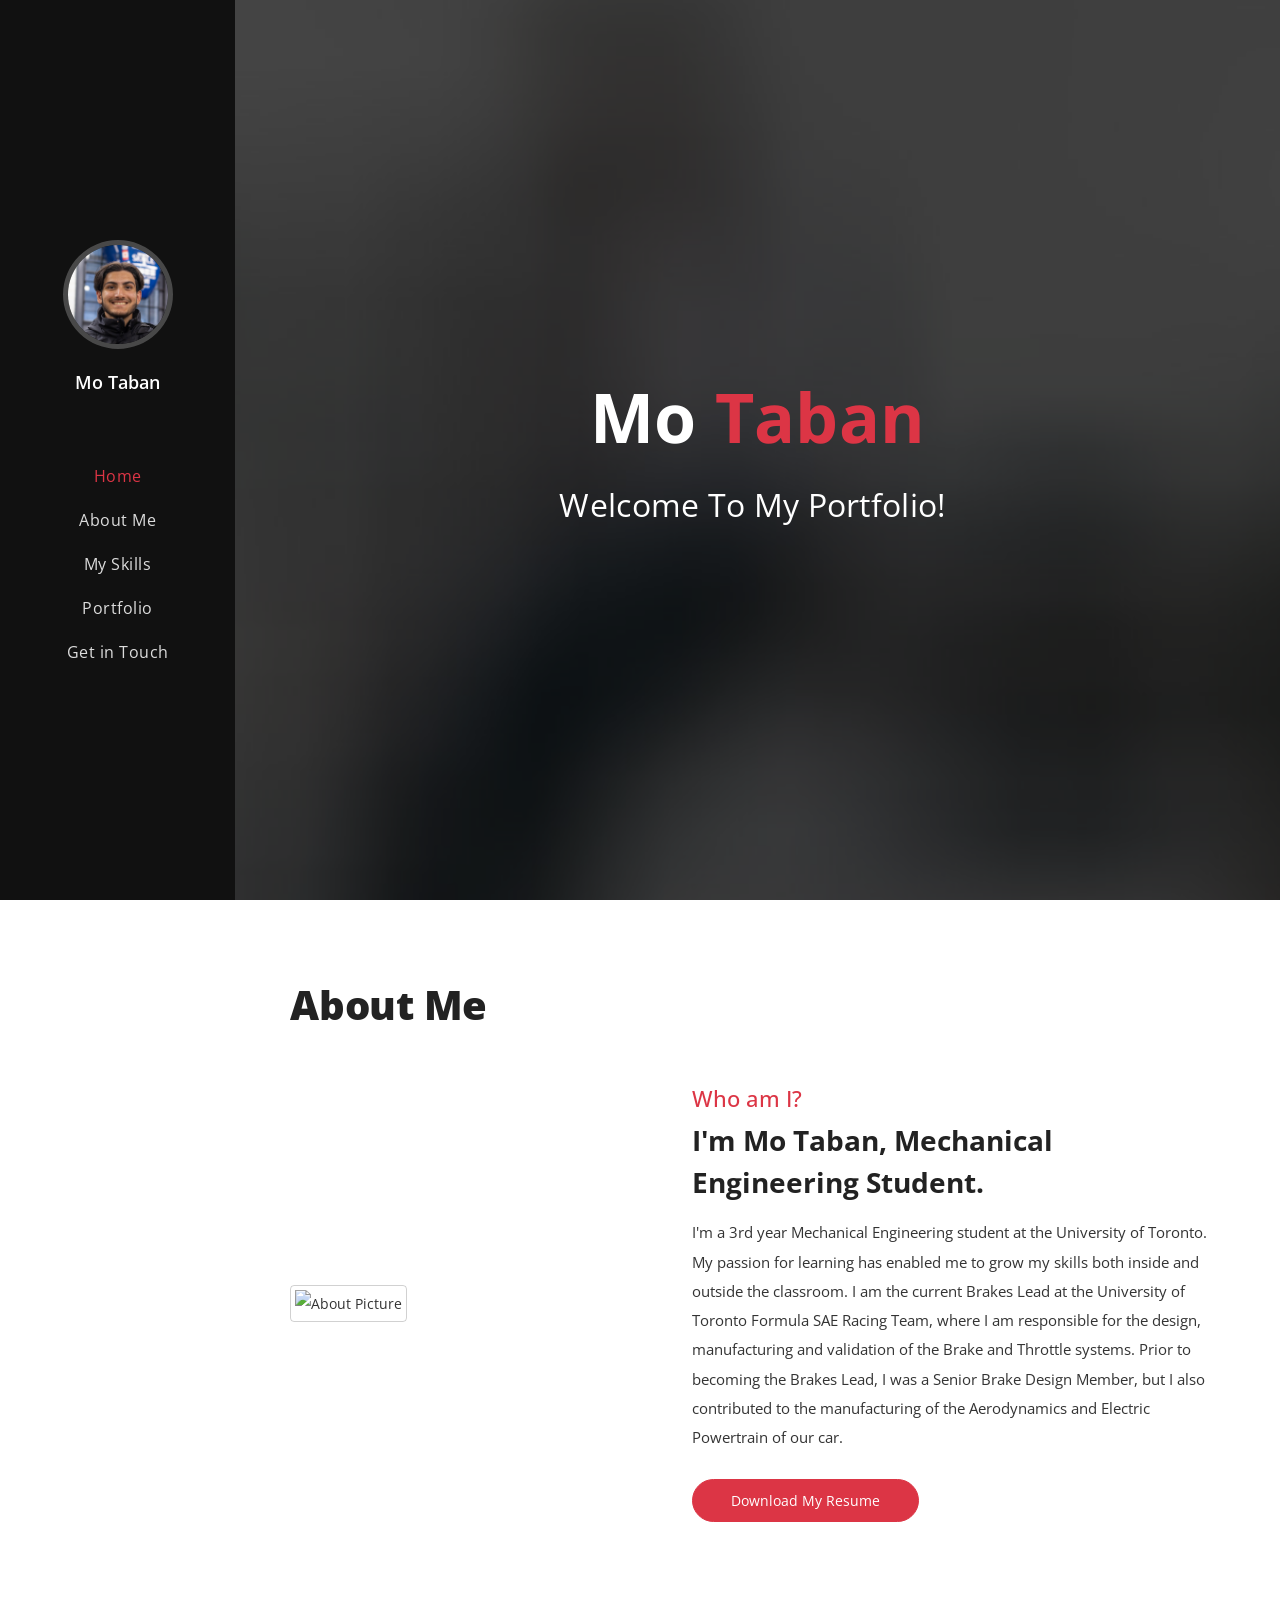
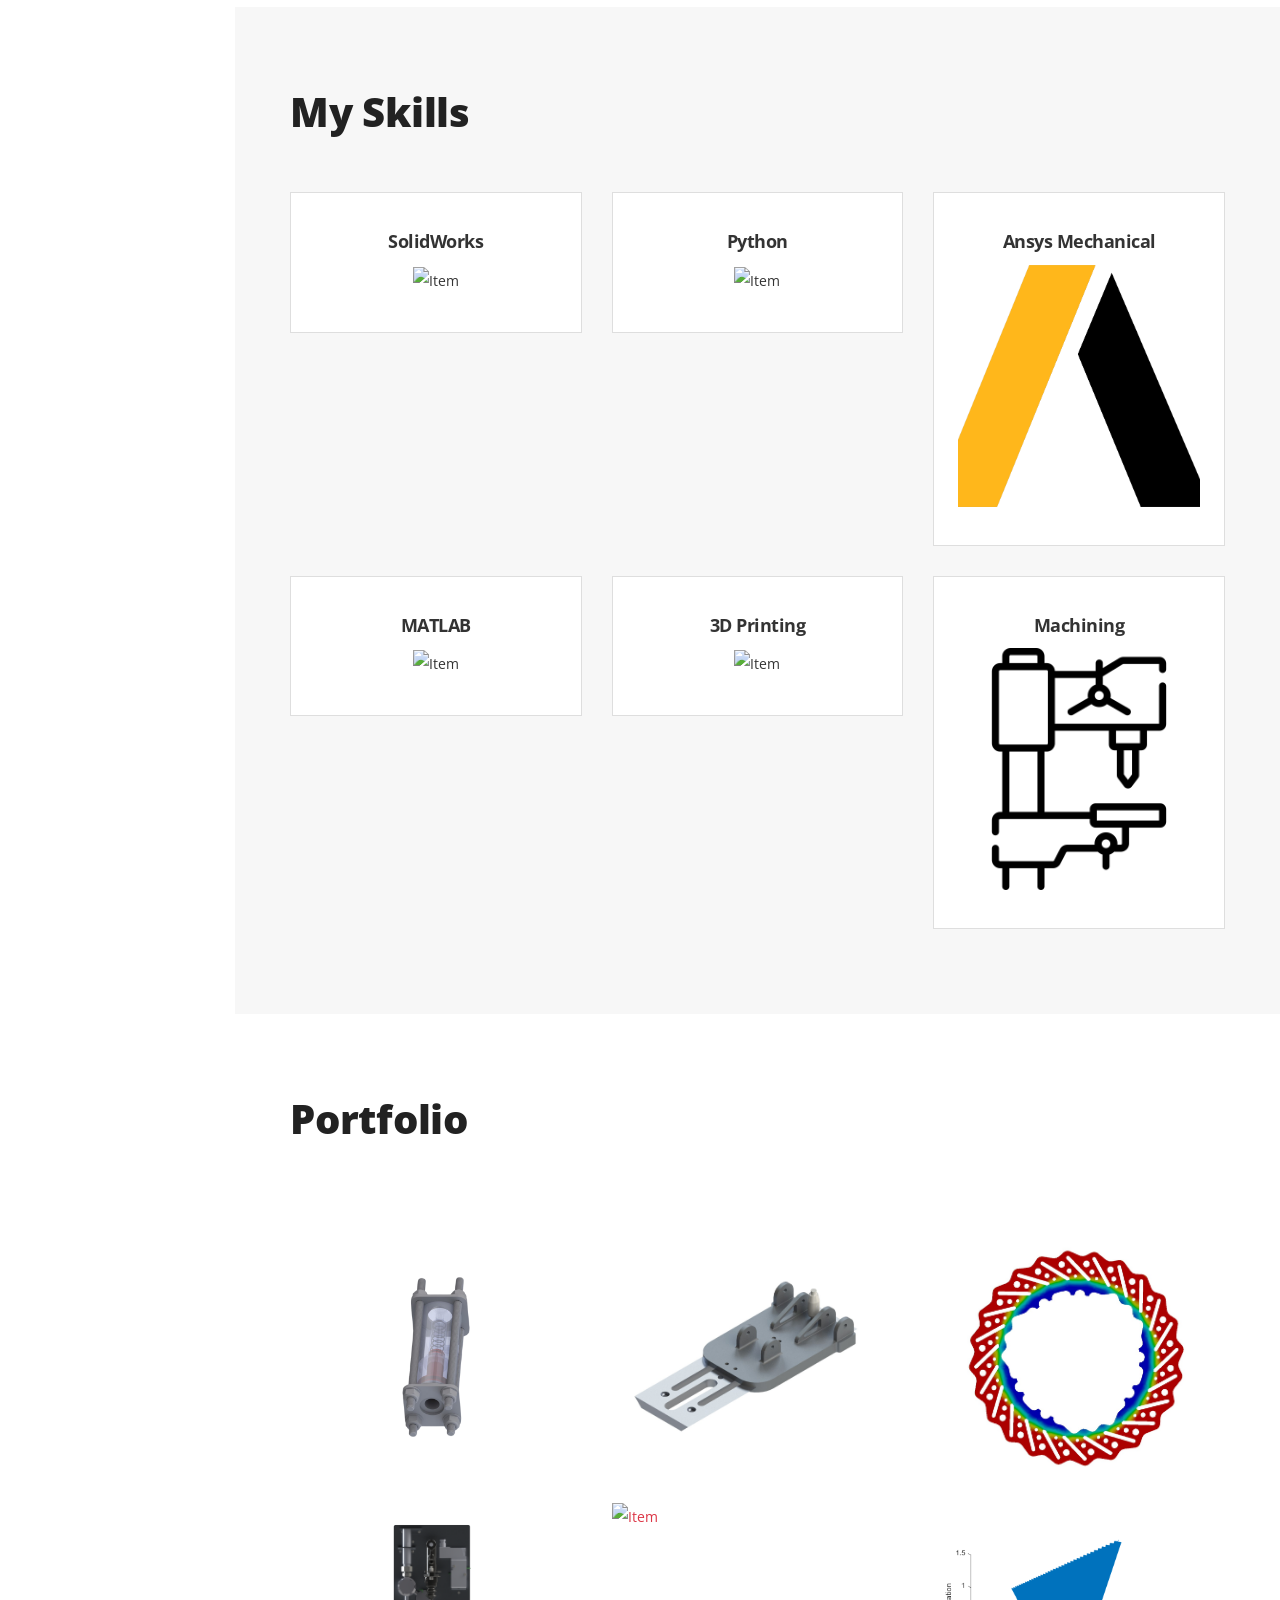
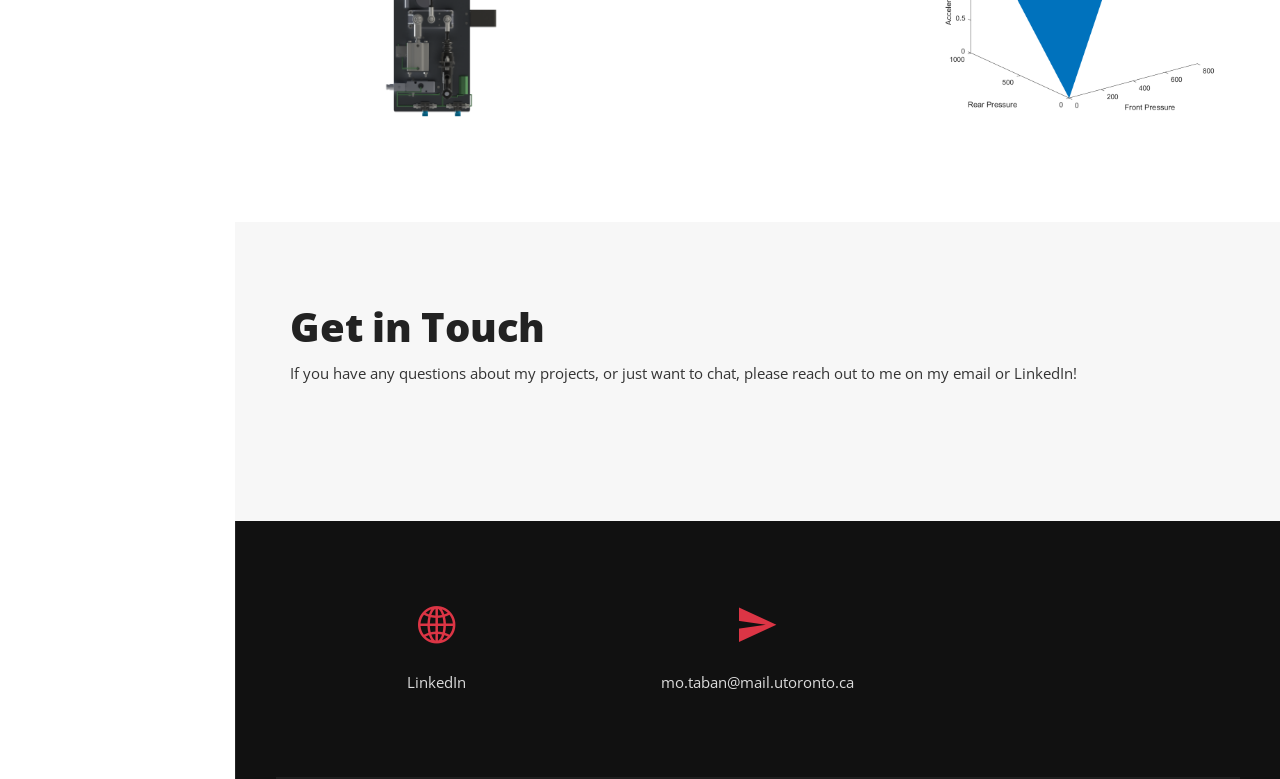
==== commit 45db2317: "Update index.html" ====
--- a/index.html
+++ b/index.html
@@ -7,7 +7,7 @@
   <!-- Title-->
   <title>Mo Taban - Personal Portfolio</title>
   <!-- Description-->
-  <meta name="description" content=" Personal Portfolio / Resume / CV / vCard Template">
+  <meta name="description" content=" Portfolio">
   <meta name="viewport" content="width=device-width, initial-scale=1, shrink-to-fit=no">
   <!-- Favicons-->
   <link rel="apple-touch-icon" sizes="180x180" href="img/favicons/apple-touch-icon.png">
@@ -206,7 +206,7 @@
               </a></div>
             <!-- Single item-->
             <div class="single-item col-6 col-lg-4 brand"><a class="portfolio-item" href="#item-5">
-                <div class="portfolio-wrapper mb-0"><img class="img-fluid" alt="Item" src="img/Throttle Pedal.JPG">
+                <div class="portfolio-wrapper mb-0"><img class="img-fluid" alt="Item" src="img/Throttle Pedal.PNG">
                   <div class="item-content">
                     <h6 class="content-title">Throttle Pedal Redesign</h6><span class="content-more">More Info</span>
                   </div>
@@ -274,7 +274,7 @@
           <div class="container">
             <div class="row">
               <div class="col-12 col-lg-5">
-                <div class="lightbox-gallery owl-carousel owl-theme"><img class="img-fluid item-img" alt="Item" src="img/Rotor Temps.jpg"><img class="img-fluid item-img" alt="Item" src="img/Rotor Safety Factor.jpg"></div>
+                <div class="lightbox-gallery owl-carousel owl-theme"><img class="img-fluid item-img" alt="Item" src="img/Rotor Temps.jpg"><img class="img-fluid item-img" alt="Item" src="img/Rotor Safety Factor.jpg"><img class="img-fluid item-img" alt="Item" src="img/Peak Rotor Temperature.PNG"></div>
               </div>
               <div class="col-12 col-lg-7">
                 <div class="lightbox-content">
@@ -318,7 +318,7 @@
           <div class="container">
             <div class="row">
               <div class="col-12 col-lg-5">
-                <div class="lightbox-gallery owl-carousel owl-theme"><img class="img-fluid item-img" alt="Item" src="img/Throttle Pedal.JPG"><img class="img-fluid item-img" alt="Item" src="img/Throttle Spring.JPG"></div>
+                <div class="lightbox-gallery owl-carousel owl-theme"><img class="img-fluid item-img" alt="Item" src="img/Throttle Pedal.PNG"><img class="img-fluid item-img" alt="Item" src="img/Throttle Spring.JPG"></div>
               </div>
               <div class="col-12 col-lg-7">
                 <div class="lightbox-content">
@@ -398,4 +398,4 @@
   <script src="js/custom.js"></script>
 </body>
 
-</html>+</html>
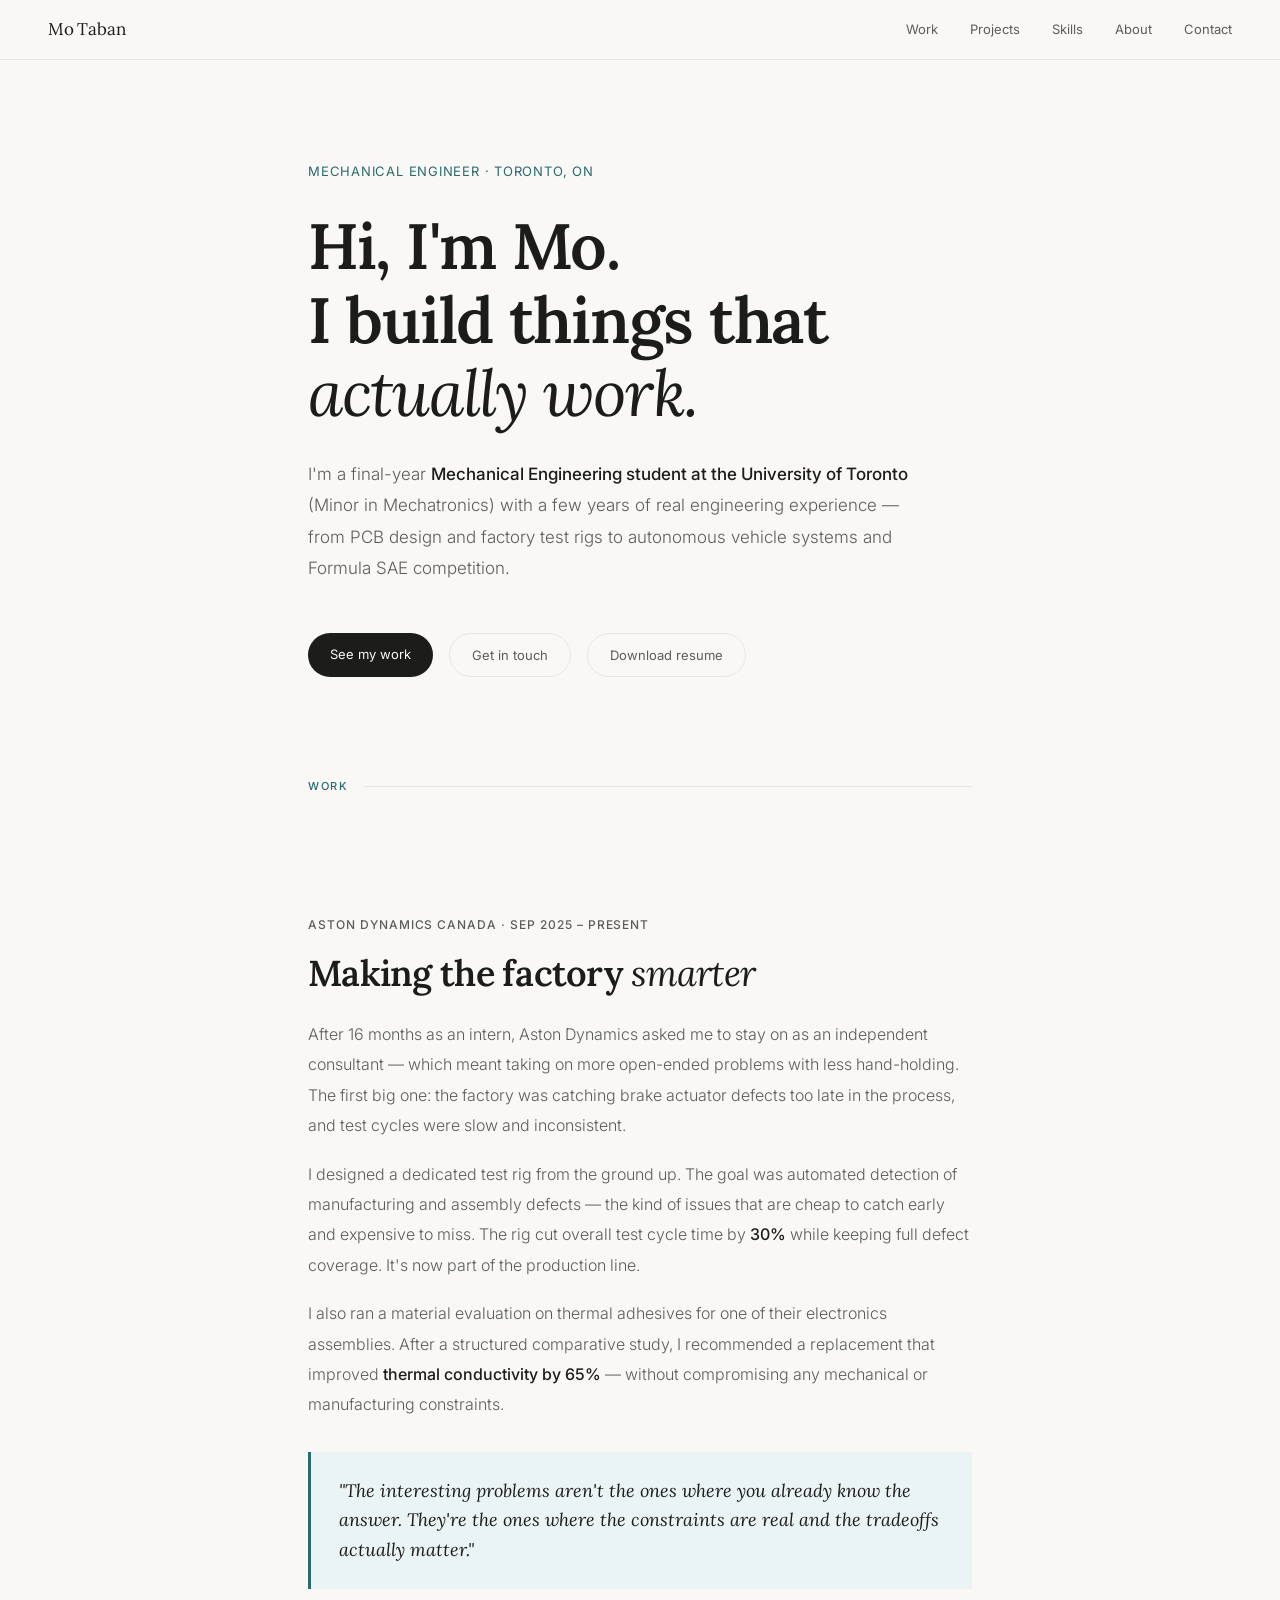
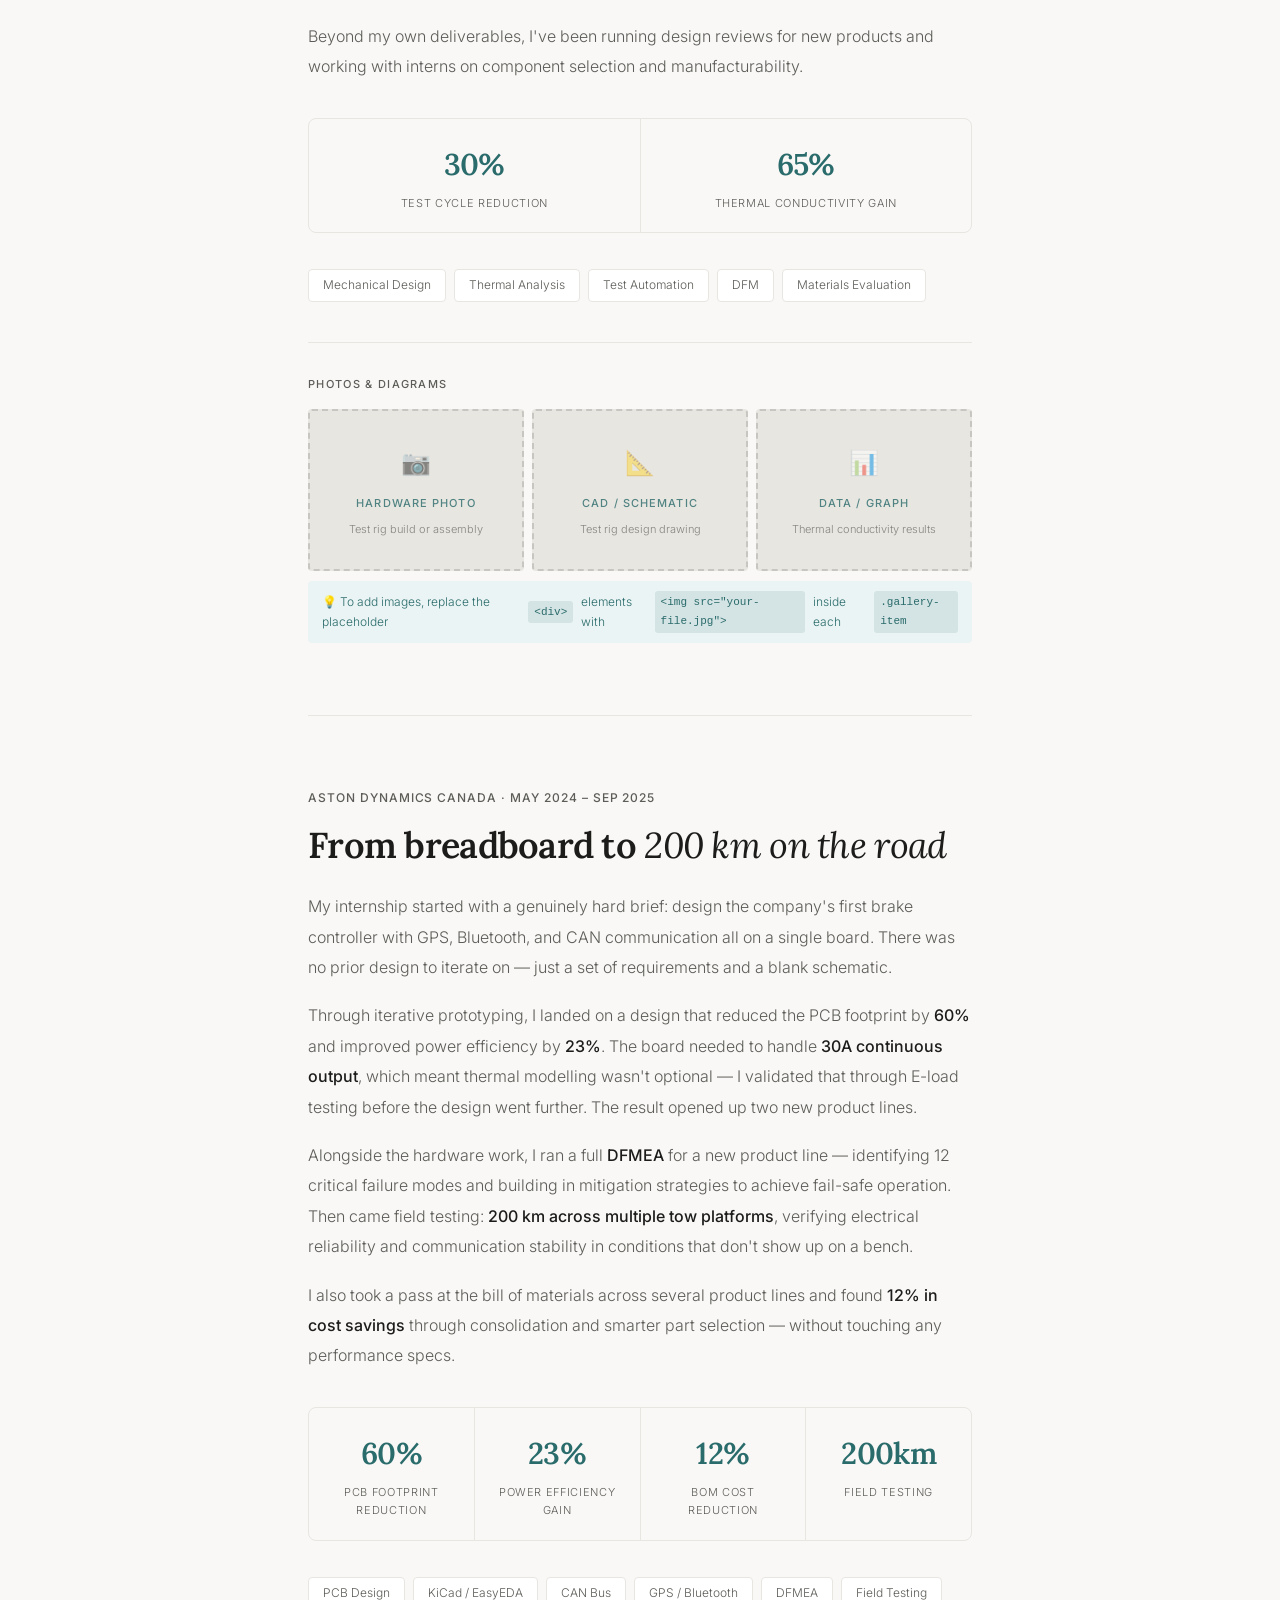
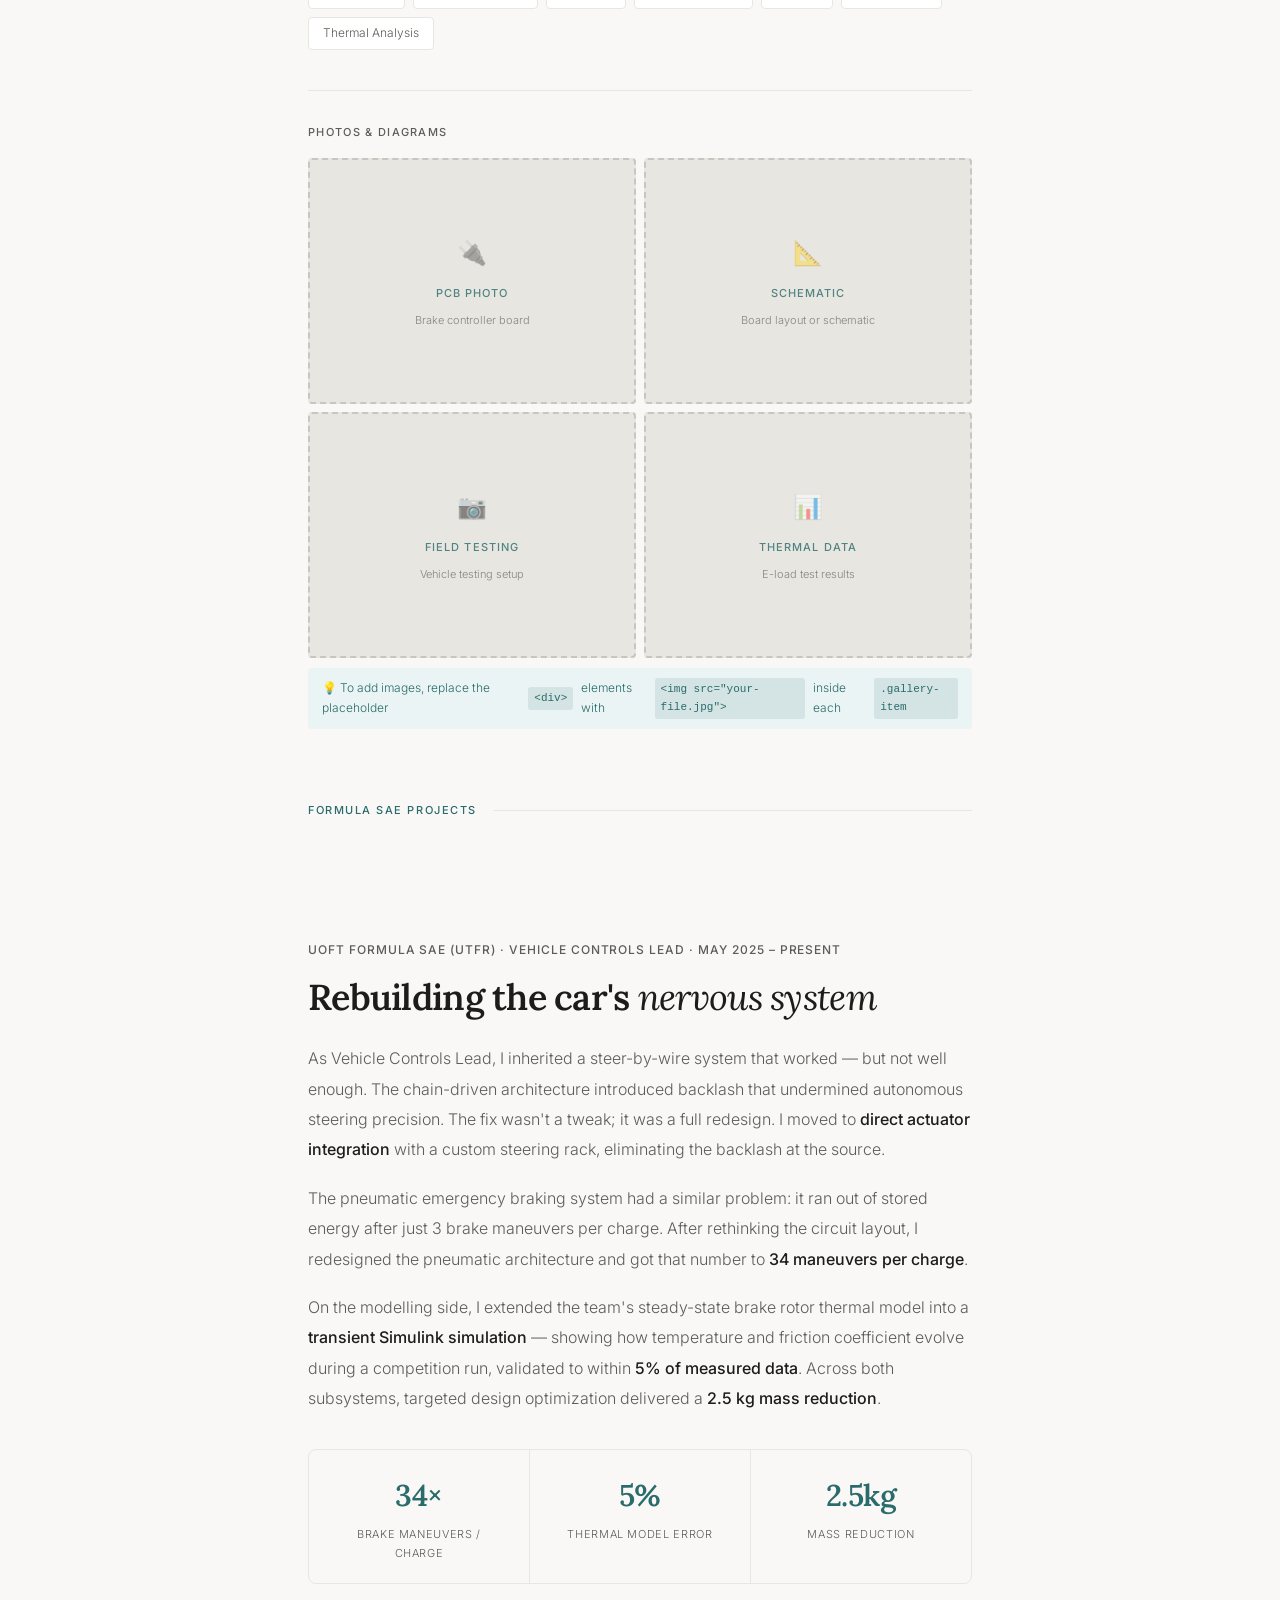
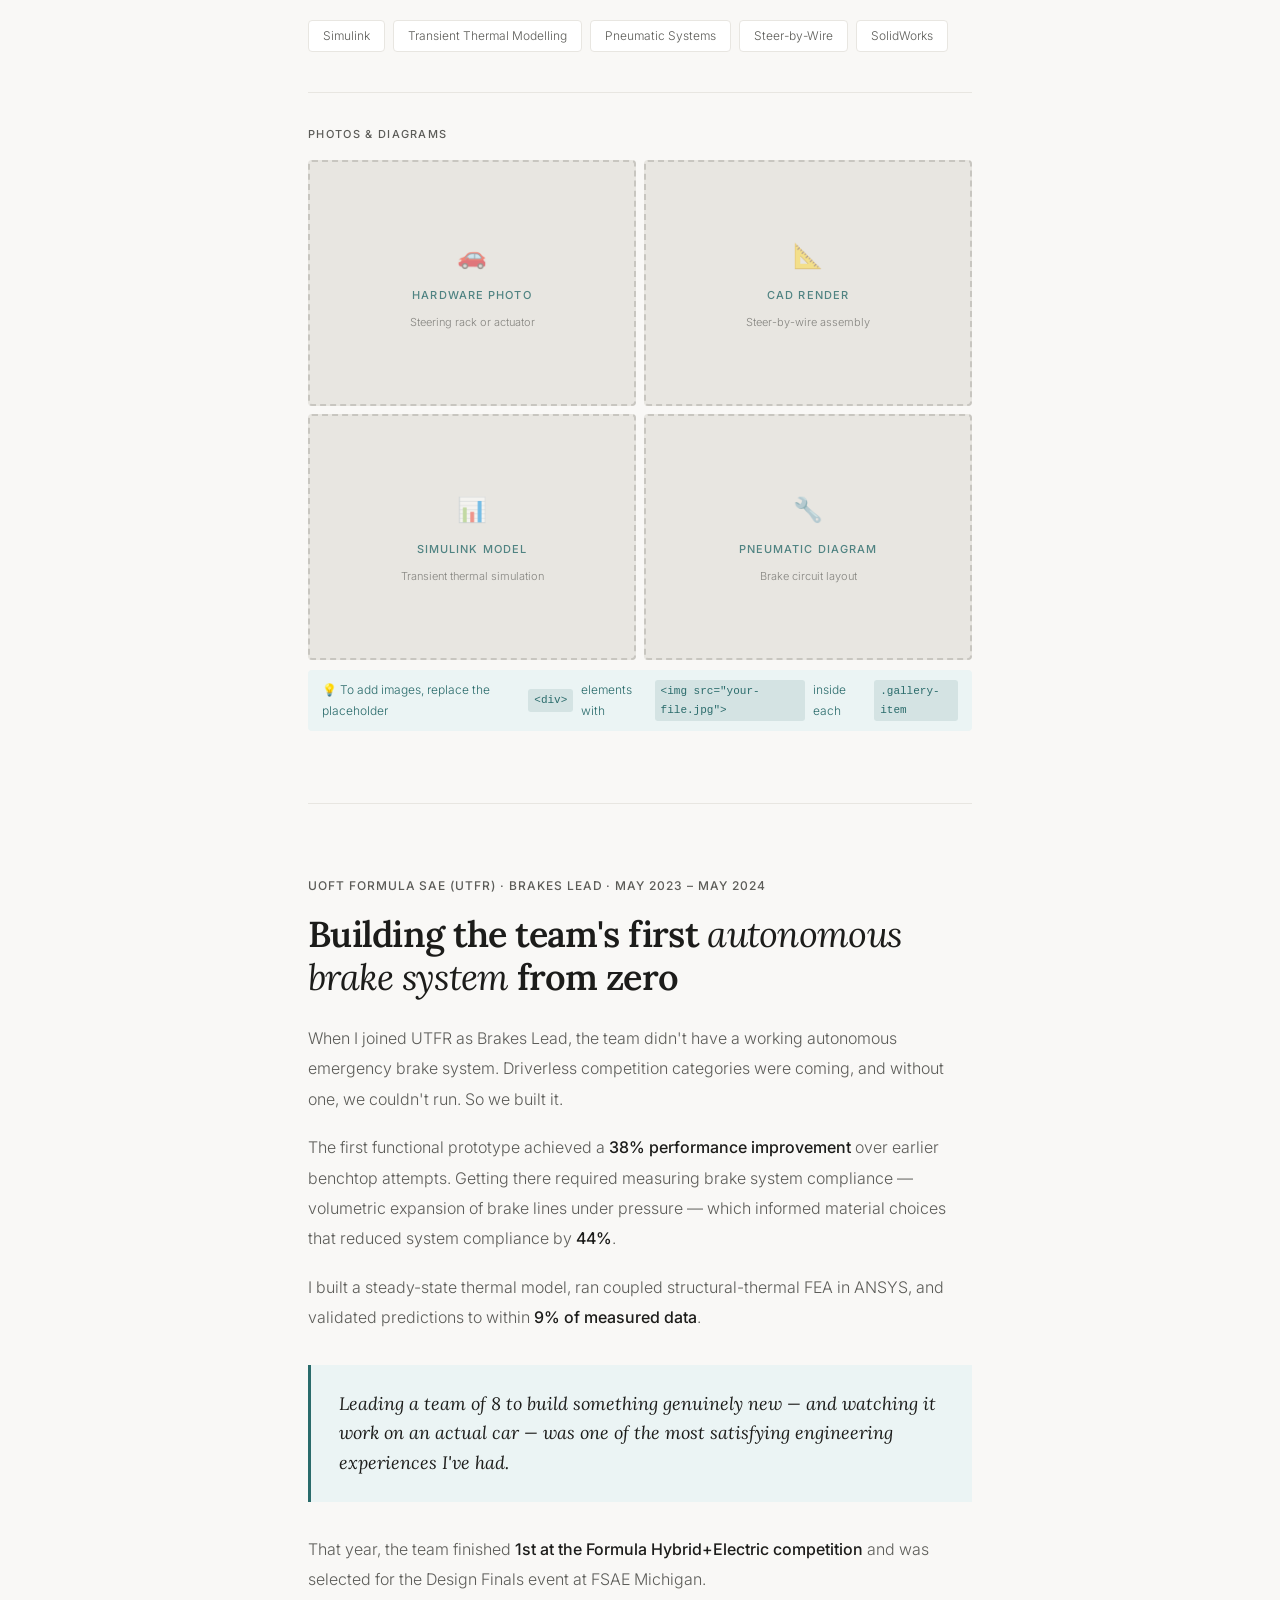
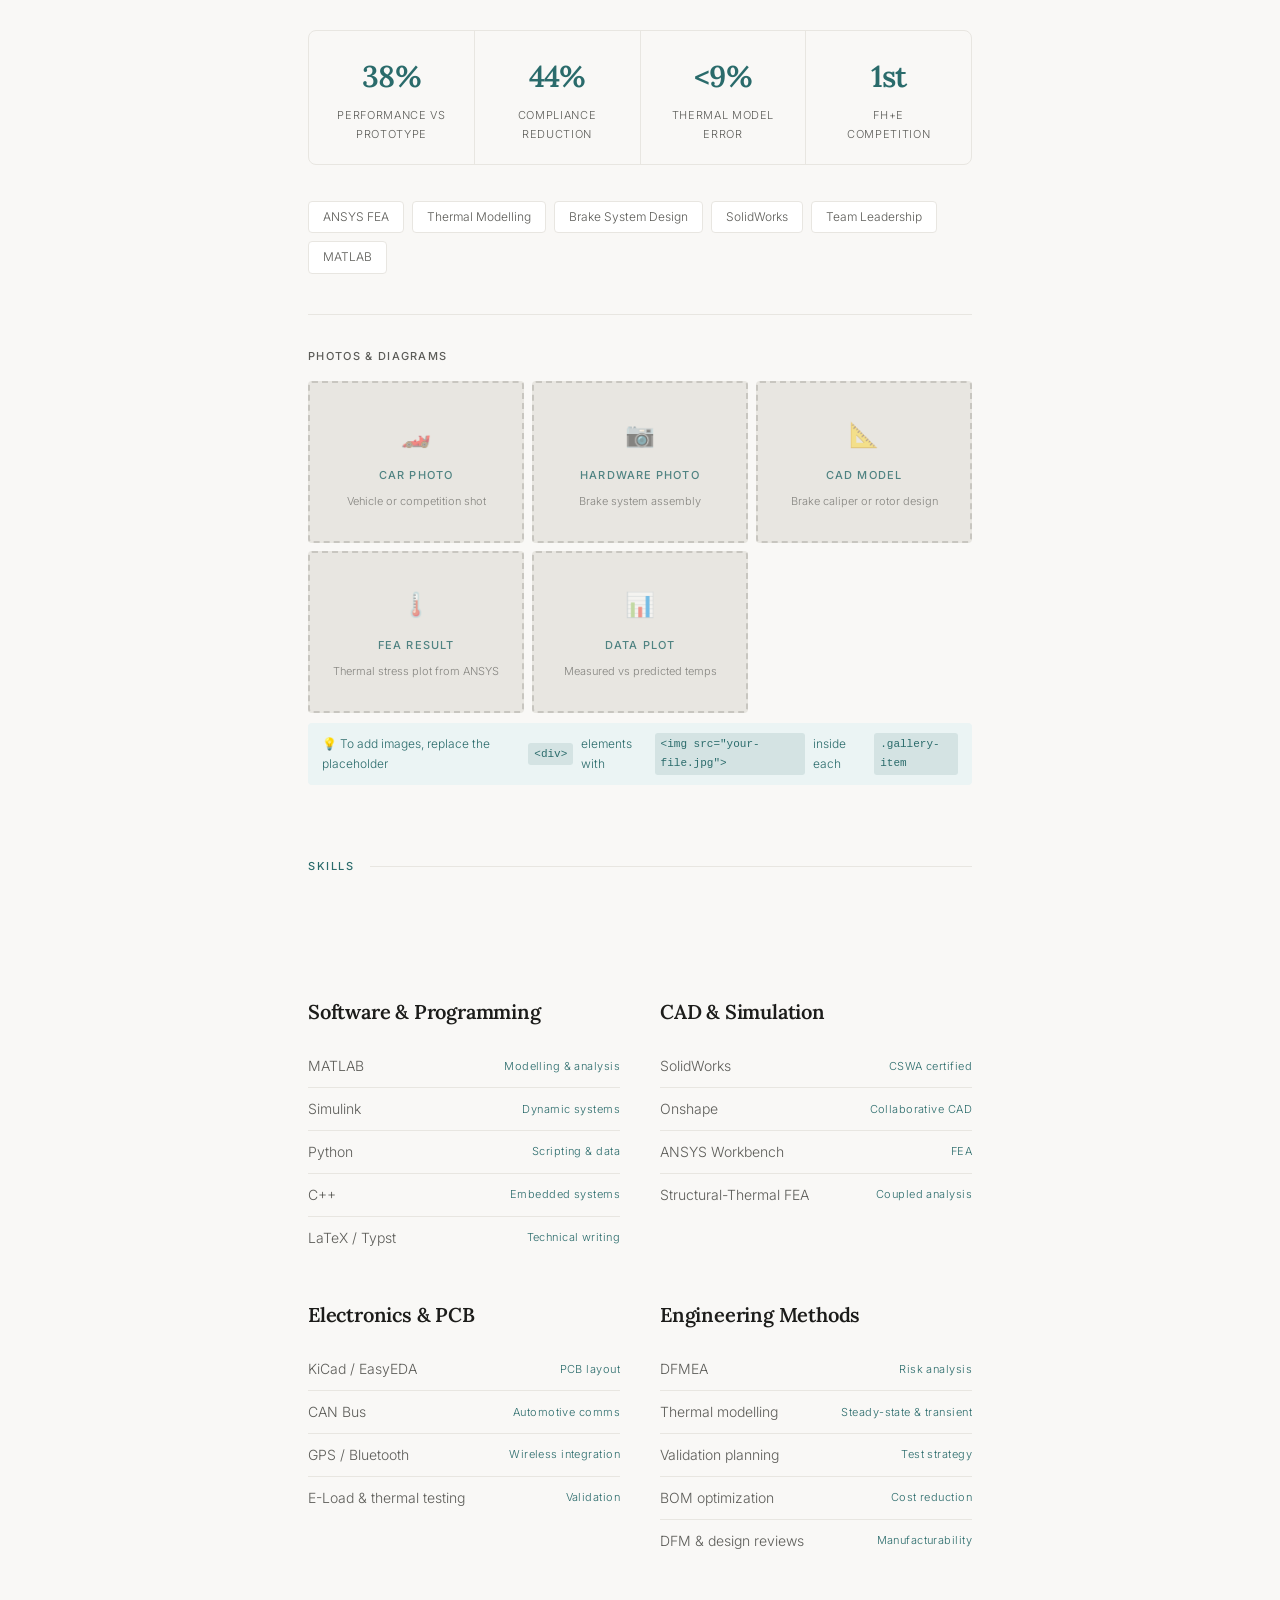
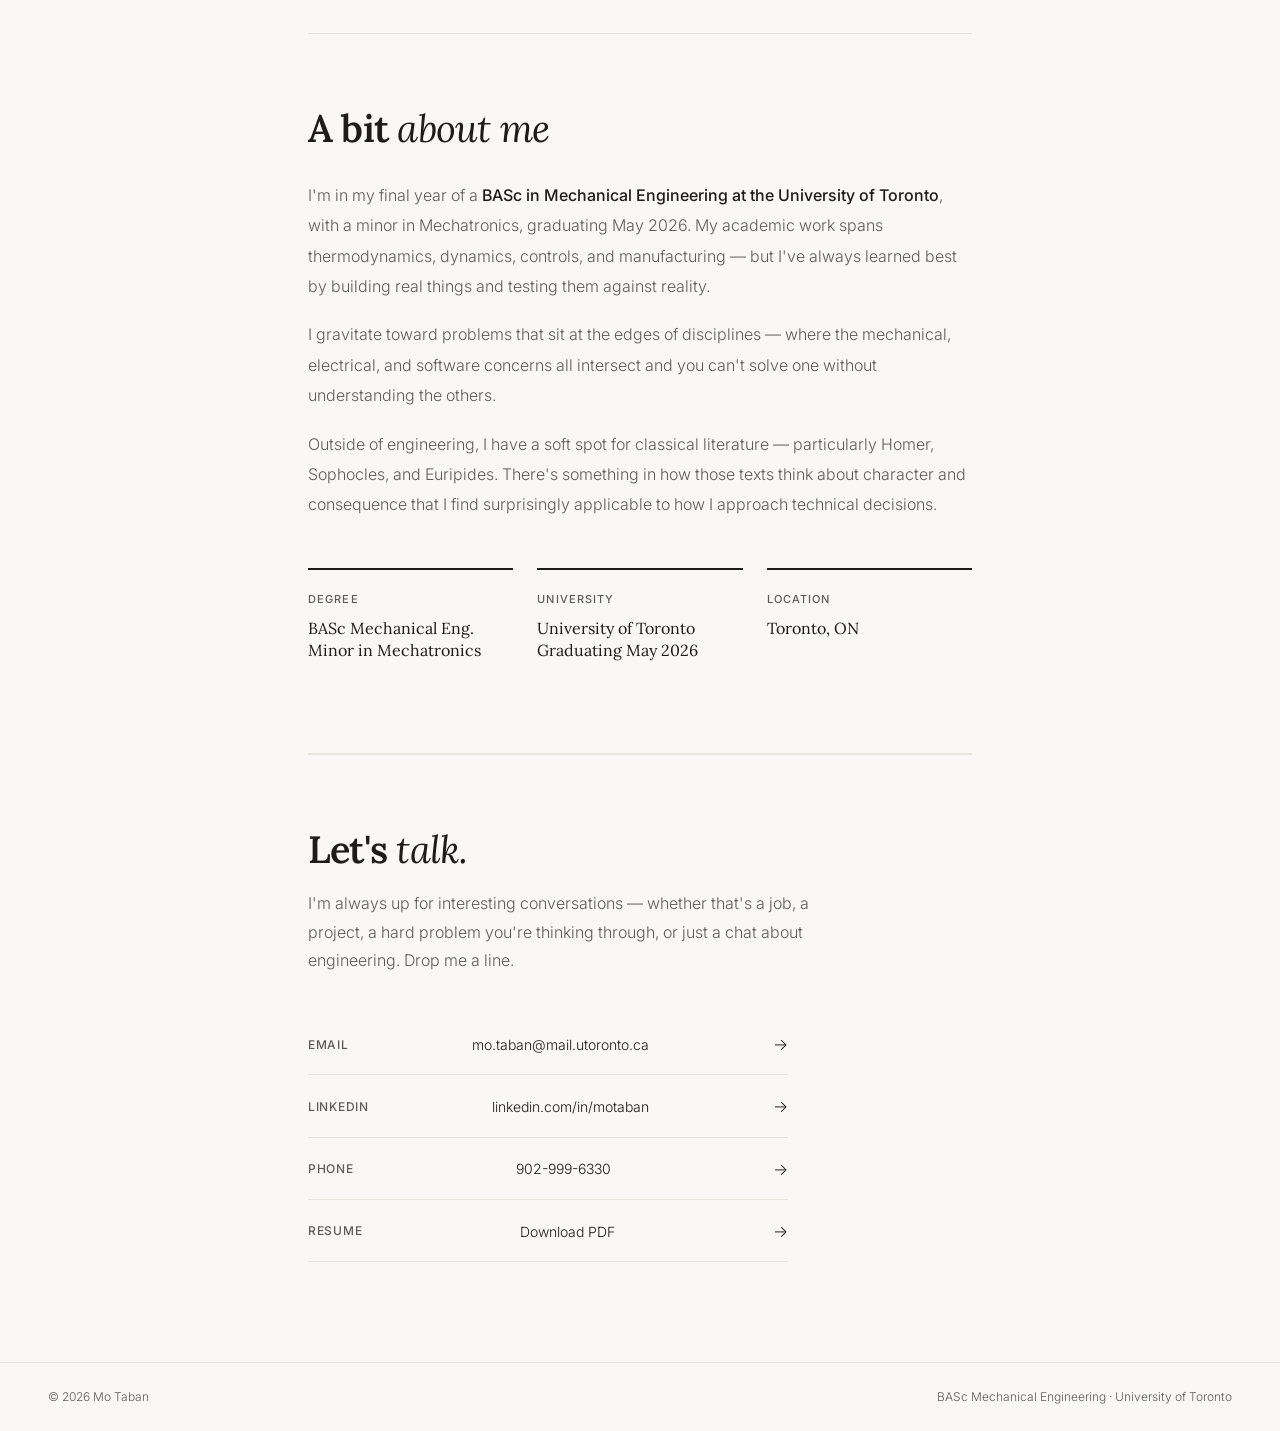
==== commit db287649: "redesign" ====
--- a/index.html
+++ b/index.html
@@ -1,401 +1,848 @@
 <!DOCTYPE html>
-<html lang="EN">
-
+<html lang="en">
 <head>
-  <!-- Required meta tags-->
-  <meta charset="utf-8">
-  <!-- Title-->
-  <title>Mo Taban - Personal Portfolio</title>
-  <!-- Description-->
-  <meta name="description" content=" Portfolio">
-  <meta name="viewport" content="width=device-width, initial-scale=1, shrink-to-fit=no">
-  <!-- Favicons-->
-  <link rel="apple-touch-icon" sizes="180x180" href="img/favicons/apple-touch-icon.png">
-  <link rel="icon" type="image/png" sizes="32x32" href="img/favicons/favicon-32x32.png">
-  <link rel="icon" type="image/png" sizes="16x16" href="img/favicons/favicon-16x16.png">
-  <!-- Web fonts-->
-  <link href="https://fonts.googleapis.com/css?family=Open+Sans:300,300i,400,400i,600,600i,700,700i,800,800i" rel="stylesheet">
-  <!-- CSS vendors-->
-  <link rel="stylesheet" href="css/bootstrap-custom.css">
-  <link rel="stylesheet" href="css/ionicons.min.css">
-  <link rel="stylesheet" href="css/owl.carousel.min.css">
-  <link rel="stylesheet" href="css/owl.theme.default.min.css">
-  <link rel="stylesheet" href="css/simplebar.min.css">
-  <link rel="stylesheet" href="css/jquery.mb.YTPlayer.min.css">
-  <!-- Main CSS-->
-  <link rel="stylesheet" href="css/main.css">
-  <!-- CSS Color scheme-->
-  <link id="color-scheme" rel="stylesheet" href="css/colors/main-red.css">
-  <!-- Custom CSS (Add your custom CSS styles to this file)-->
-  <link rel="stylesheet" href="css/custom.css">
+<meta charset="UTF-8">
+<meta name="viewport" content="width=device-width, initial-scale=1.0">
+<title>Mo Taban</title>
+<link href="https://fonts.googleapis.com/css2?family=Lora:ital,wght@0,400;0,600;1,400;1,600&family=Inter:wght@300;400;500&display=swap" rel="stylesheet">
+<style>
+*, *::before, *::after { box-sizing: border-box; margin: 0; padding: 0; }
+
+:root {
+  --bg: #F9F8F6;
+  --ink: #1C1C1A;
+  --soft: #5C5C58;
+  --faint: #E8E6E1;
+  --teal: #2A6B6B;
+  --teal-light: #EBF4F4;
+  --serif: 'Lora', Georgia, serif;
+  --sans: 'Inter', sans-serif;
+}
+
+html { scroll-behavior: smooth; }
+body {
+  background: var(--bg);
+  color: var(--ink);
+  font-family: var(--sans);
+  font-weight: 300;
+  line-height: 1.7;
+}
+
+/* ── NAV ── */
+nav {
+  position: fixed; top: 0; left: 0; right: 0; z-index: 100;
+  padding: 0 48px; height: 60px;
+  display: flex; align-items: center; justify-content: space-between;
+  background: var(--bg);
+  border-bottom: 1px solid var(--faint);
+  opacity: 0; animation: rise 0.6s ease 0.1s forwards;
+}
+.nav-name { font-family: var(--serif); font-size: 17px; letter-spacing: -0.01em; }
+.nav-links { display: flex; gap: 32px; }
+.nav-links a {
+  font-size: 13px; font-weight: 400;
+  text-decoration: none; color: var(--soft);
+  transition: color 0.2s;
+}
+.nav-links a:hover { color: var(--ink); }
+
+/* ── HERO ── */
+.hero {
+  max-width: 760px; margin: 0 auto;
+  padding: 160px 48px 100px;
+  opacity: 0; animation: rise 0.8s ease 0.3s forwards;
+}
+.hero-greeting {
+  font-size: 13px; font-weight: 400; color: var(--teal);
+  letter-spacing: 0.06em; text-transform: uppercase; margin-bottom: 28px;
+}
+.hero h1 {
+  font-family: var(--serif);
+  font-size: clamp(40px, 5.5vw, 64px);
+  font-weight: 600; line-height: 1.15;
+  letter-spacing: -0.02em; margin-bottom: 28px;
+}
+.hero h1 em { font-style: italic; font-weight: 400; }
+.hero-intro {
+  font-size: 17px; line-height: 1.85; color: var(--soft);
+  max-width: 600px; margin-bottom: 48px;
+}
+.hero-intro strong { color: var(--ink); font-weight: 500; }
+.hero-links { display: flex; gap: 16px; flex-wrap: wrap; }
+.pill {
+  padding: 10px 22px; font-size: 13px; font-weight: 400;
+  border-radius: 100px; text-decoration: none;
+  transition: all 0.2s; cursor: pointer; border: none;
+}
+.pill-solid { background: var(--ink); color: var(--bg); }
+.pill-solid:hover { background: var(--teal); }
+.pill-outline { border: 1px solid var(--faint); color: var(--soft); background: transparent; }
+.pill-outline:hover { border-color: var(--ink); color: var(--ink); }
+
+/* ── PAGE LAYOUT ── */
+.page { max-width: 760px; margin: 0 auto; padding: 0 48px; }
+
+.section-title {
+  font-size: 11px; font-weight: 500;
+  letter-spacing: 0.14em; text-transform: uppercase;
+  color: var(--teal); margin-bottom: 48px;
+  display: flex; align-items: center; gap: 16px;
+}
+.section-title::after { content: ''; flex: 1; height: 1px; background: var(--faint); }
+
+/* ── STORY BLOCKS ── */
+.story-block {
+  padding: 72px 0;
+  border-bottom: 1px solid var(--faint);
+}
+.story-block:last-child { border-bottom: none; }
+
+.story-context {
+  font-size: 12px; font-weight: 500;
+  letter-spacing: 0.08em; text-transform: uppercase;
+  color: var(--soft); margin-bottom: 16px;
+}
+.story-block h2 {
+  font-family: var(--serif);
+  font-size: clamp(26px, 3vw, 36px);
+  font-weight: 600; line-height: 1.2;
+  letter-spacing: -0.02em; margin-bottom: 24px;
+}
+.story-block h2 em { font-style: italic; font-weight: 400; }
+
+.story-body { font-size: 16px; line-height: 1.9; color: var(--soft); }
+.story-body p { margin-bottom: 18px; }
+.story-body p:last-child { margin-bottom: 0; }
+.story-body strong { color: var(--ink); font-weight: 500; }
+
+.callout {
+  margin: 32px 0; padding: 24px 28px;
+  background: var(--teal-light);
+  border-left: 3px solid var(--teal);
+  font-family: var(--serif); font-size: 18px;
+  font-style: italic; line-height: 1.65; color: var(--ink);
+}
+
+.stat-row {
+  display: flex; gap: 0; margin: 36px 0;
+  border: 1px solid var(--faint);
+  overflow: hidden; border-radius: 8px;
+}
+.stat-item {
+  flex: 1; padding: 20px 24px;
+  border-right: 1px solid var(--faint); text-align: center;
+}
+.stat-item:last-child { border-right: none; }
+.stat-item-num {
+  font-family: var(--serif); font-size: 30px; font-weight: 600;
+  letter-spacing: -0.02em; color: var(--teal); display: block;
+}
+.stat-item-label {
+  font-size: 11px; color: var(--soft);
+  letter-spacing: 0.06em; text-transform: uppercase;
+  margin-top: 4px; display: block;
+}
+
+.tech-chips { display: flex; flex-wrap: wrap; gap: 8px; margin-top: 28px; }
+.chip {
+  font-size: 12px; padding: 5px 14px;
+  background: white; border: 1px solid var(--faint);
+  color: var(--soft); border-radius: 4px; transition: all 0.2s;
+}
+.chip:hover { border-color: var(--teal); color: var(--teal); }
+
+/* ── GALLERY ── */
+.gallery {
+  margin-top: 40px;
+  padding-top: 32px;
+  border-top: 1px solid var(--faint);
+}
+.gallery-label {
+  font-size: 11px; font-weight: 500; letter-spacing: 0.12em;
+  text-transform: uppercase; color: var(--soft);
+  margin-bottom: 16px;
+}
+.gallery-grid {
+  display: grid;
+  grid-template-columns: repeat(3, 1fr);
+  gap: 8px;
+}
+.gallery-grid.count-1 { grid-template-columns: 1fr; }
+.gallery-grid.count-2 { grid-template-columns: 1fr 1fr; }
+.gallery-grid.count-4 { grid-template-columns: 1fr 1fr; }
+
+/* First item spans full width when there are 3 or 5+ items */
+.gallery-grid.count-3 .gallery-item:first-child,
+.gallery-grid.count-5 .gallery-item:first-child {
+  grid-column: span 3;
+}
+
+.gallery-item {
+  position: relative; overflow: hidden;
+  background: #E8E6E1;
+  border-radius: 4px;
+  cursor: pointer;
+  aspect-ratio: 4/3;
+}
+.gallery-grid.count-1 .gallery-item { aspect-ratio: 16/9; }
+.gallery-grid.count-3 .gallery-item:first-child { aspect-ratio: 16/7; }
+.gallery-grid.count-5 .gallery-item:first-child { aspect-ratio: 16/7; }
+
+.gallery-item img {
+  width: 100%; height: 100%;
+  object-fit: cover;
+  display: block;
+  transition: transform 0.4s ease;
+}
+.gallery-item:hover img { transform: scale(1.04); }
+
+.gallery-item-overlay {
+  position: absolute; inset: 0;
+  background: rgba(28,28,26,0);
+  transition: background 0.3s;
+  display: flex; align-items: flex-end;
+  padding: 12px;
+}
+.gallery-item:hover .gallery-item-overlay { background: rgba(28,28,26,0.35); }
+.gallery-item-caption {
+  font-size: 11px; color: white;
+  opacity: 0; transform: translateY(6px);
+  transition: all 0.3s; letter-spacing: 0.04em;
+  text-shadow: 0 1px 4px rgba(0,0,0,0.5);
+}
+.gallery-item:hover .gallery-item-caption { opacity: 1; transform: none; }
+
+/* Placeholder state */
+.gallery-placeholder {
+  width: 100%; height: 100%;
+  display: flex; flex-direction: column;
+  align-items: center; justify-content: center;
+  gap: 10px; padding: 16px; text-align: center;
+  background: var(--faint);
+  border: 2px dashed #C8C6C0;
+  border-radius: 4px;
+  color: var(--soft);
+  cursor: default;
+  aspect-ratio: 4/3;
+  transition: border-color 0.2s, background 0.2s;
+}
+.gallery-placeholder:hover {
+  border-color: var(--teal);
+  background: var(--teal-light);
+}
+.ph-icon { font-size: 24px; opacity: 0.5; }
+.ph-type {
+  font-size: 11px; font-weight: 500;
+  letter-spacing: 0.1em; text-transform: uppercase;
+  color: var(--teal); opacity: 0.8;
+}
+.ph-hint { font-size: 11px; color: var(--soft); opacity: 0.7; line-height: 1.4; }
+
+/* Upload hint bar */
+.gallery-upload-hint {
+  margin-top: 10px;
+  padding: 10px 14px;
+  background: var(--teal-light);
+  border-radius: 4px;
+  font-size: 12px; color: var(--teal);
+  display: flex; align-items: center; gap: 8px;
+}
+.gallery-upload-hint code {
+  font-family: monospace; font-size: 11px;
+  background: rgba(42,107,107,0.12);
+  padding: 2px 6px; border-radius: 3px;
+}
+
+/* ── LIGHTBOX ── */
+.lightbox {
+  position: fixed; inset: 0; z-index: 999;
+  background: rgba(10,10,8,0.92);
+  display: flex; align-items: center; justify-content: center;
+  opacity: 0; pointer-events: none;
+  transition: opacity 0.25s;
+}
+.lightbox.open { opacity: 1; pointer-events: all; }
+.lightbox-inner {
+  position: relative; max-width: 90vw; max-height: 90vh;
+  display: flex; flex-direction: column; align-items: center; gap: 16px;
+}
+.lightbox-img {
+  max-width: 90vw; max-height: 80vh;
+  object-fit: contain; border-radius: 4px;
+  box-shadow: 0 32px 80px rgba(0,0,0,0.6);
+}
+.lightbox-caption {
+  font-size: 13px; color: rgba(255,255,255,0.55);
+  letter-spacing: 0.04em; text-align: center;
+}
+.lightbox-close {
+  position: absolute; top: -44px; right: 0;
+  font-size: 28px; color: rgba(255,255,255,0.5);
+  cursor: pointer; line-height: 1;
+  transition: color 0.2s;
+  background: none; border: none;
+}
+.lightbox-close:hover { color: white; }
+.lightbox-nav {
+  position: absolute; top: 50%; transform: translateY(-50%);
+  font-size: 28px; color: rgba(255,255,255,0.4);
+  cursor: pointer; background: none; border: none;
+  transition: color 0.2s; padding: 12px;
+  user-select: none;
+}
+.lightbox-nav:hover { color: white; }
+.lightbox-prev { left: -60px; }
+.lightbox-next { right: -60px; }
+
+/* ── SKILLS ── */
+.skills-section { padding: 72px 0; }
+.skills-grid { display: grid; grid-template-columns: 1fr 1fr; gap: 40px; }
+.skill-col h3 {
+  font-family: var(--serif); font-size: 20px; font-weight: 600;
+  letter-spacing: -0.01em; margin-bottom: 16px;
+}
+.skill-col ul { list-style: none; }
+.skill-col ul li {
+  font-size: 14px; color: var(--soft); padding: 9px 0;
+  border-bottom: 1px solid var(--faint);
+  display: flex; justify-content: space-between; align-items: center;
+}
+.skill-col ul li:last-child { border-bottom: none; }
+.skill-col ul li span { font-size: 11px; color: var(--teal); letter-spacing: 0.04em; }
+
+/* ── ABOUT ── */
+.about-section { padding: 72px 0; border-bottom: 1px solid var(--faint); }
+.about-section h2 {
+  font-family: var(--serif);
+  font-size: clamp(28px, 3vw, 38px);
+  font-weight: 600; line-height: 1.2;
+  letter-spacing: -0.02em; margin-bottom: 28px;
+}
+.about-section h2 em { font-style: italic; font-weight: 400; }
+.about-text { font-size: 16px; line-height: 1.9; color: var(--soft); }
+.about-text p { margin-bottom: 18px; }
+.about-text strong { color: var(--ink); font-weight: 500; }
+.about-facts {
+  margin-top: 48px; display: grid;
+  grid-template-columns: repeat(3, 1fr); gap: 24px;
+}
+.about-fact { padding: 20px 0; border-top: 2px solid var(--ink); }
+.about-fact-label {
+  font-size: 11px; font-weight: 500; letter-spacing: 0.1em;
+  text-transform: uppercase; color: var(--soft); margin-bottom: 8px;
+}
+.about-fact-val { font-family: var(--serif); font-size: 16px; line-height: 1.4; }
+
+/* ── CONTACT ── */
+.contact-section { padding: 72px 0 100px; }
+.contact-section h2 {
+  font-family: var(--serif);
+  font-size: clamp(28px, 3vw, 38px);
+  font-weight: 600; line-height: 1.2;
+  letter-spacing: -0.02em; margin-bottom: 16px;
+}
+.contact-section h2 em { font-style: italic; font-weight: 400; }
+.contact-section p { font-size: 16px; color: var(--soft); line-height: 1.8; max-width: 520px; margin-bottom: 40px; }
+.contact-list { display: flex; flex-direction: column; gap: 2px; max-width: 480px; }
+.contact-row {
+  display: flex; justify-content: space-between; align-items: center;
+  padding: 16px 0; border-bottom: 1px solid var(--faint);
+  text-decoration: none; color: var(--ink); transition: all 0.2s;
+}
+.contact-row:hover { color: var(--teal); }
+.contact-row:hover .contact-arrow { transform: translateX(4px); }
+.contact-row-label { font-size: 12px; font-weight: 500; letter-spacing: 0.06em; text-transform: uppercase; color: var(--soft); }
+.contact-row-val { font-size: 14px; }
+.contact-arrow { font-size: 16px; transition: transform 0.2s; }
+
+footer {
+  border-top: 1px solid var(--faint); padding: 24px 48px;
+  display: flex; justify-content: space-between;
+  font-size: 12px; color: var(--soft);
+}
+
+@keyframes rise {
+  from { opacity: 0; transform: translateY(14px); }
+  to { opacity: 1; transform: translateY(0); }
+}
+.reveal {
+  opacity: 0; transform: translateY(20px);
+  transition: opacity 0.7s ease, transform 0.7s ease;
+}
+.reveal.in { opacity: 1; transform: none; }
+.divider { border: none; border-top: 1px solid var(--faint); margin: 0; }
+
+@media (max-width: 700px) {
+  nav { padding: 0 20px; }
+  .nav-links { display: none; }
+  .hero { padding: 120px 20px 72px; }
+  .page { padding: 0 20px; }
+  .stat-row { flex-direction: column; }
+  .stat-item { border-right: none; border-bottom: 1px solid var(--faint); }
+  .stat-item:last-child { border-bottom: none; }
+  .skills-grid { grid-template-columns: 1fr; }
+  .about-facts { grid-template-columns: 1fr 1fr; }
+  .gallery-grid,
+  .gallery-grid.count-2,
+  .gallery-grid.count-3,
+  .gallery-grid.count-4,
+  .gallery-grid.count-5 { grid-template-columns: 1fr 1fr; }
+  .gallery-grid.count-3 .gallery-item:first-child,
+  .gallery-grid.count-5 .gallery-item:first-child { grid-column: span 2; }
+  .lightbox-prev { left: -36px; }
+  .lightbox-next { right: -36px; }
+  footer { flex-direction: column; gap: 8px; padding: 20px; }
+}
+</style>
 </head>
-
 <body>
-  <!-- Preloader-->
-  <div class="preloader">
-    <div class="preloader-block">
-      <div class="preloader-icon"><span class="loading-dot loading-dot-1"></span><span class="loading-dot loading-dot-2"></span><span class="loading-dot loading-dot-3"></span></div>
-    </div>
-  </div>
-  <div class="main-wrapper">
-    <!-- Sidebar-->
-    <header>
-      <nav class="navbar d-md-block d-lg-none fixed-top mobile-navbar"><button class="navbar-toggler mr-auto" type="button" data-toggle="collapse" data-target="#mobileNavbarSupportedContent" aria-controls="mobileNavbarSupportedContent" aria-expanded="false" aria-label="Toggle navigation"><span class="nav-btn">Menu</span></button>
-        <div class="collapse navbar-collapse order-1" id="mobileNavbarSupportedContent">
-          <ul class="navbar-nav mr-auto"></ul>
-        </div>
-      </nav>
-      <nav class="sidebar" data-simplebar>
-        <div class="sidebar-header"><a href="#home" data-scroll><img class="img-fluid sidebar-avatar" src="img/profile-avatar.jpg" alt="Profile avatar"></a><span class="sidebar-name">Mo Taban</span>
-        </div>
-        <div class="sidebar-menu">
-          <ul class="list-unstyled list-menu">
-            <li><a class="nav-link" href="#home-area" data-scroll>Home</a></li>
-            <li><a class="nav-link" href="#about-area" data-scroll>About Me</a></li>
-            <li><a class="nav-link" href="#skills-area" data-scroll>My Skills</a></li>
-            <li><a class="nav-link" href="#portfolio-area" data-scroll>Portfolio</a></li>
-            <li><a class="nav-link" href="#contact-area" data-scroll>Get in Touch</a></li>
-          </ul>
-        </div>
-      </nav>
-    </header>
-    <div class="sections-wrapper">
-      <!-- Sections-->
-      <!-- Home-->
-      <section class="home-area element-cover-bg" id="home-area" style="background-image:url(img/home.jpg)">
-        <div class="container h-100">
-          <div class="row h-100 align-items-center justify-content-center">
-            <div class="col-12 col-lg-8 home-content text-center">
-              <h1 class="home-name">Mo <span>Taban</span></h1>
-              <h4 class="cd-headline clip home-headline">Welcome To My Portfolio!<span class="cd-words-wrapper single-headline">
-            </div><a href="#about-area" data-scroll>
-              <div class="home-mouse">
-              </div>
-            </a>
-          </div>
-        </div>
-      </section>
-      <!-- About-->
-      <section class="single-section about-area" id="about-area">
-        <div class="container">
-          <div class="row">
-            <div class="col-12">
-              <div class="section-heading">
-                <h2 class="section-title">About Me</h2>
-              </div>
-            </div>
-          </div>
-          <div class="row align-items-center">
-            <!-- Picture part-->
-            <div class="col-12 col-lg-5 about-img"><img class="img-fluid img-thumbnail" src="img/about-img.jpg" alt="About Picture"></div>
-            <!-- Content part-->
-            <div class="col-12 col-lg-7 about-content">
-              <div class="content-block">
-                <h2 class="content-subtitle">Who am I?</h2>
-                <h6 class="content-title">I'm Mo Taban, Mechanical Engineering Student.</h6>
-                <div class="content-description">
-                  <p>I'm a 3rd year Mechanical Engineering student at the University of Toronto. My passion for learning has enabled me to grow my skills both inside and outside the classroom. I am the current Brakes Lead at the University of Toronto Formula SAE Racing Team, where I am responsible for the design, manufacturing and validation of the Brake and Throttle systems. Prior to becoming the Brakes Lead, I was a Senior Brake Design Member, but I also contributed to the manufacturing of the Aerodynamics and Electric Powertrain of our car.</p>
-                </div>
-                <a href="Mo Taban Resume.pdf" class="btn content-download button-main button-scheme" download> Download My Resume</a>
-              </div>
-            </div>
-          </div>
-        </div>
-      </section>
-      <!-- Skills-->
-      <section class="single-section alt-bg skills-area" id="skills-area">
-        <div class="container">
-          <div class="row">
-            <div class="col-12">
-              <div class="section-heading">
-                <h2 class="section-title">My Skills</h2>
-              </div>
-            </div>
-          </div>
-          <div class="row">
-            <!-- Single skill-->
-            <div class="col-12 col-md-6 col-lg-4">
-              <div class="single-skill">
-                <h4 class="skill-title">SolidWorks</h4><img class="img-fluid" alt="Item" src="img/CSWA.PNG">
-              </div>
-            </div>
-            <!-- Single skill-->
-            <div class="col-12 col-md-6 col-lg-4">
-              <div class="single-skill">
-                <h4 class="skill-title">Python</h4><img class="img-fluid" alt="Item" src="img/Python.PNG">
-              </div>
-            </div>
-            <!-- Single skill-->
-            <div class="col-12 col-md-6 col-lg-4">
-              <div class="single-skill">
-                <h4 class="skill-title">Ansys Mechanical</h4><img class="img-fluid" alt="Item" src="img/Ansys.png">
-              </div>
-            </div>
-            <!-- Single skill-->
-            <div class="col-12 col-md-6 col-lg-4">
-              <div class="single-skill mb-lg-0">
-                <h4 class="skill-title">MATLAB</h4><img class="img-fluid" alt="Item" src="img/Matlab.PNG">
-              </div>
-            </div>
-            <!-- Single skill-->
-            <div class="col-12 col-md-6 col-lg-4">
-              <div class="single-skill mb-md-0">
-                <h4 class="skill-title">3D Printing</h4><img class="img-fluid" alt="Item" src="img/Printing.PNG">
-              </div>
-            </div>
-            <!-- Single skill-->
-            <div class="col-12 col-md-6 col-lg-4">
-              <div class="single-skill mb-0">
-                <h4 class="skill-title">Machining</h4><img class="img-fluid" alt="Item" src="img\Machining.png">
-              </div>
-            </div>
-          </div>
-        </div>
-      </section>
-      <!-- Portfolio-->
-      <section class="single-section portfolio-area" id="portfolio-area">
-        <div class="container">
-          <div class="row">
-            <div class="col-12">
-              <div class="section-heading">
-                <h2 class="section-title">Portfolio</h2>
-              </div>
-            </div>
-          </div>
-          <div class="row">
-            <!-- Filter nav-->
-            <div class="col-12">
-              <ul class="list-inline filter-control" role="group" aria-label="Filter Control">
-                <li class="list-inline-item tab-active" data-filter="*"></li>
-              </ul>
-            </div>
-          </div>
-          <!-- Thumbnail list-->
-          <div class="portfolio-grid row">
-            <!-- Single item-->
-            <div class="single-item col-6 col-lg-4 design"><a class="portfolio-item" href="#item-1">
-                <div class="portfolio-wrapper"><img class="img-fluid" alt="Item" src="img/EBS Piston.png">
-                  <div class="item-content">
-                    <h6 class="content-title">Pneumatic Emergency Braking System</h6><span class="content-more">More Info</span>
-                  </div>
-                </div>
-              </a></div>
-            <!-- Single item-->
-            <div class="single-item col-6 col-lg-4 photos"><a class="portfolio-item" href="#item-2">
-                <div class="portfolio-wrapper"><img class="img-fluid" alt="Item" src="img/Pedal Tray Rendering.JPG">
-                  <div class="item-content">
-                    <h6 class="content-title">Adjustable Pedal Tray and Rail</h6><span class="content-more">More Info</span>
-                  </div>
-                </div>
-              </a></div>
-            <!-- Single item-->
-            <div class="single-item col-6 col-lg-4 design"><a class="portfolio-item" href="#item-3">
-                <div class="portfolio-wrapper"><img class="img-fluid" alt="Item" src="img/Rotor Temps.jpg">
-                  <div class="item-content">
-                    <h6 class="content-title">Brake Rotors</h6><span class="content-more">More Info</span>
-                  </div>
-                </div>
-              </a></div>
-            <!-- Single item-->
-            <div class="single-item col-6 col-lg-4 brand"><a class="portfolio-item" href="#item-4">
-                <div class="portfolio-wrapper mb-lg-0"><img class="img-fluid" alt="Item" src="img/ASB Top.png">
-                  <div class="item-content">
-                    <h6 class="content-title">Autonomous System Brake V1</h6><span class="content-more">More Info</span>
-                  </div>
-                </div>
-              </a></div>
-            <!-- Single item-->
-            <div class="single-item col-6 col-lg-4 brand"><a class="portfolio-item" href="#item-5">
-                <div class="portfolio-wrapper mb-0"><img class="img-fluid" alt="Item" src="img/Throttle Pedal.PNG">
-                  <div class="item-content">
-                    <h6 class="content-title">Throttle Pedal Redesign</h6><span class="content-more">More Info</span>
-                  </div>
-                </div>
-              </a></div>
-            <!-- Single item-->
-            <div class="single-item col-6 col-lg-4 photos"><a class="portfolio-item" href="#item-6">
-                <div class="portfolio-wrapper mb-0"><img class="img-fluid" alt="Item" src="img/Brake Matlab.png">
-                  <div class="item-content">
-                    <h6 class="content-title">Python and MATLAB Brake Pressure - Acceleration Sweep</h6><span class="content-more">More Info</span>
-                  </div>
-                </div>
-              </a></div>
-          </div>
-        </div>
-        <!-- Single lightbox-->
-        <div class="lightbox-wrapper" id="item-1">
-          <div class="f-basis-100">
-            <div class="lightbox-close" data-modal-close><span class="close-btn"><span class="btn-line"></span></span></div>
-          </div>
-          <div class="container">
-            <div class="row">
-              <div class="col-12 col-lg-5">
-                <div class="lightbox-gallery owl-carousel owl-theme"><img class="img-fluid item-img" alt="Item" src="img/EBS Piston.png"></div>
-              </div>
-              <div class="col-12 col-lg-7">
-                <div class="lightbox-content">
-                  <h3 class="content-title">Pneumatic Emergency Braking System</h3>
-                  <div class="content-description">
-                    <p>I designed a Hydraulic-Over-Pneumatic piston to actuate the brakes of the car in case of emergencies during autonomous driving. The design process involved determining the required bore size in order to achieve the desired brake line pressures. O-rings were selected based on Parker design guidelines. When power is disconnected, solenoid valves will open to apply pressure to the pneumatic input of the piston. This design has 50% greater braking performance compared to the previous generation design.</p>
-                  </div>
-                  
-                </div>
-              </div>
-            </div>
-          </div>
-        </div>
-        <!-- Single lightbox-->
-        <div class="lightbox-wrapper" id="item-2">
-          <div class="f-basis-100">
-            <div class="lightbox-close" data-modal-close><span class="close-btn"><span class="btn-line"></span></span></div>
-          </div>
-          <div class="container">
-            <div class="row">
-              <div class="col-12 col-lg-5">
-                <div class="lightbox-gallery owl-carousel owl-theme"><img class="img-fluid item-img" alt="Item" src="img/Pedal Tray Rendering.JPG"><img class="img-fluid item-img" alt="Item" src="img/Pedal Tray Deformation.jpg"><img class="img-fluid item-img" alt="Item" src="img/Pedal Tray Full.JPG"></div>
-              </div>
-              <div class="col-12 col-lg-7">
-                <div class="lightbox-content">
-                  <h3 class="content-title">Adjustable Pedal Tray and Rail</h3>
-                  <div class="content-description">
-                    <p>Adjustable pedals are required in order to accommodate drivers of different sizes. The brake and throttle pedal trays were redesigned with custom rails in order to eliminate the compliance caused by the OEM Rails and Carriages. The structural performance of the design was evaluated using Ansys, and it was determined that the brake pedal tray deforms by 37% less under maximum load.</p>
-                  </div>
-                  
-                </div>
-              </div>
-            </div>
-          </div>
-        </div>
-        <!-- Single lightbox-->
-        <div class="lightbox-wrapper" id="item-3">
-          <div class="f-basis-100">
-            <div class="lightbox-close" data-modal-close><span class="close-btn"><span class="btn-line"></span></span></div>
-          </div>
-          <div class="container">
-            <div class="row">
-              <div class="col-12 col-lg-5">
-                <div class="lightbox-gallery owl-carousel owl-theme"><img class="img-fluid item-img" alt="Item" src="img/Rotor Temps.jpg"><img class="img-fluid item-img" alt="Item" src="img/Rotor Safety Factor.jpg"><img class="img-fluid item-img" alt="Item" src="img/Peak Rotor Temperature.PNG"></div>
-              </div>
-              <div class="col-12 col-lg-7">
-                <div class="lightbox-content">
-                  <h3 class="content-title">Brake Rotors</h3>
-                  <div class="content-description">
-                    <p>The thermal and structural performance of our brake rotors was evaluated. The heat flux and convection coefficients were determined through calculations. These values were then used in Ansys to determine the temperature distribution across the rotor. The resulting thermal stresses were used as part of the structural simulation. The rotor has a minimum safety factor of 3.33 under maximum braking.</p>
-                  </div>
-                  
-                </div>
-              </div>
-            </div>
-          </div>
-        </div>
-        <!-- Single lightbox-->
-        <div class="lightbox-wrapper" id="item-4">
-          <div class="f-basis-100">
-            <div class="lightbox-close" data-modal-close><span class="close-btn"><span class="btn-line"></span></span></div>
-          </div>
-          <div class="container">
-            <div class="row">
-              <div class="col-12 col-lg-5">
-                <div class="lightbox-gallery owl-carousel owl-theme"><img class="img-fluid item-img" alt="Item" src="img/ASB Top.png"><img class="img-fluid item-img" alt="Item" src="img/ASB ISO.png"><img class="img-fluid item-img" alt="Item" src="img/ASB in car.png"></div>
-              </div>
-              <div class="col-12 col-lg-7">
-                <div class="lightbox-content">
-                  <h3 class="content-title">Autonomous System Brake V1</h3>
-                  <div class="content-description">
-                    <p>The previous Brakes Lead and I designed, manufactured, and tested our first brake by wire prototype as part of the Autonomous System Brake development. This system was designed to be a system which can be easily added to the 2023 vehicle in order to test the driverless systems. It was created in a way that it could be quickly connected and disconnected from the existing manual brakes. While this system was not formally tested on the car, many of its components and design elements have been used for the current autonomous braking system. </p>
-                  </div>
-                  
-                </div>
-              </div>
-            </div>
-          </div>
-        </div>
-        <!-- Single lightbox-->
-        <div class="lightbox-wrapper" id="item-5">
-          <div class="f-basis-100">
-            <div class="lightbox-close" data-modal-close><span class="close-btn"><span class="btn-line"></span></span></div>
-          </div>
-          <div class="container">
-            <div class="row">
-              <div class="col-12 col-lg-5">
-                <div class="lightbox-gallery owl-carousel owl-theme"><img class="img-fluid item-img" alt="Item" src="img/Throttle Pedal.PNG"><img class="img-fluid item-img" alt="Item" src="img/Throttle Spring.JPG"></div>
-              </div>
-              <div class="col-12 col-lg-7">
-                <div class="lightbox-content">
-                  <h3 class="content-title">Throttle Pedal Redesign</h3>
-                  <div class="content-description">
-                    <p>The throttle pedal was redesigned in order to enhance the driver comfort. This involved decreasing the pedal angle with respect to the floor. In order to achieve this, the torsion springs found in the previous design were replaced with compression springs. Because of this, the linear potentiometers which were previously used were replaced with rotary potentiometers. </p>
-                  </div>
-                </div>
-              </div>
-            </div>
-          </div>
-        </div>
-        <!-- Single lightbox-->
-        <div class="lightbox-wrapper" id="item-6">
-          <div class="f-basis-100">
-            <div class="lightbox-close" data-modal-close><span class="close-btn"><span class="btn-line"></span></span></div>
-          </div>
-          <div class="container">
-            <div class="row">
-              <div class="col-12 col-lg-5">
-                <div class="lightbox-gallery owl-carousel owl-theme"><img class="img-fluid item-img" alt="Item" src="img/Brake Matlab.png" ></div>
-              </div>
-              <div class="col-12 col-lg-7">
-                <div class="lightbox-content">
-                  <h3 class="content-title">Python and MATLAB Brake Pressure - Acceleration Sweep</h3>
-                  <div class="content-description">
-                    <p>In order to better understand the impact which our front and rear brake pressures have on our deceleration, I created a Python program which determines the resulting deceleration for a large set of front and rear pressure values. The data was analyzed using MATLAB in order to create a 3D plot. This figure shows all possible deceleration values, given a combination of line pressures. The Program was created with checks that ensure the behavior of the model is representative of the vehicle and tire behaviors. </p>
-                  </div>
-                  
-                </div>
-              </div>
-            </div>
-          </div>
-        </div>
-      </section>
-      <!-- Contact-->
-      <section class="single-section contact-area alt-bg" id="contact-area">
-        <div class="container">
-          <div class="row">
-            <div class="col-12">
-              <div class="section-heading">
-                <h2 class="section-title">Get in Touch</h2>
-                <p class="section-description">If you have any questions about my projects, or just want to chat, please reach out to me on my email or LinkedIn!</p>
-          </div>
-        </div>
-      </section>
-      <!-- Footer-->
-      <footer class="footer-area single-section">
-        <div class="container">
-          <div class="row contact-info">
-            <div class="col-12 col-sm-4">
-              <div class="single-info"><i class="info-icon icon ion-ios-globe"></i>
-                <p class="info-content"><a href= "http://linkedin.com/in/motaban/" > LinkedIn </a></p>
-              </div>
-            </div>
-            <div class="col-12 col-sm-4">
-              <div class="single-info"><i class="info-icon icon ion-md-send"></i>
-                <p class="info-content"><a href="mailto:mo.taban@mailnutoronto.ca">mo.taban@mail.utoronto.ca</a></p>
-              </div>
-            </div>
-          </div>
-        </div>
-      </footer>
-    </div>
-  </div>
-  <!-- Scripts-->
-  <script src="js/jquery.min.js"></script>
-  <script src="js/bootstrap.bundle.min.js"></script>
-  <script src="js/isotope.pkgd.min.js"></script>
-  <script src="js/animatedModal.js"></script>
-  <script src="js/owl.carousel.min.js"></script>
-  <script src="js/simplebar.min.js"></script>
-  <script src="js/jquery.mb.YTPlayer.min.js"></script>
-  <script src="js/particles.js"></script>
-  <script src="js/main.js"></script>
-  <!-- Custom JS (Add your custom JS scripts to this file)-->
-  <script src="js/custom.js"></script>
+
+<nav>
+  <div class="nav-name">Mo Taban</div>
+  <div class="nav-links">
+    <a href="#work">Work</a>
+    <a href="#projects">Projects</a>
+    <a href="#skills">Skills</a>
+    <a href="#about">About</a>
+    <a href="#contact">Contact</a>
+  </div>
+</nav>
+
+<div class="hero">
+  <div class="hero-greeting">Mechanical Engineer · Toronto, ON</div>
+  <h1>Hi, I'm Mo.<br>I build things that <em>actually work.</em></h1>
+  <p class="hero-intro">
+    I'm a final-year <strong>Mechanical Engineering student at the University of Toronto</strong> (Minor in Mechatronics) with a few years of real engineering experience — from PCB design and factory test rigs to autonomous vehicle systems and Formula SAE competition.
+  </p>
+  <div class="hero-links">
+    <a href="#work" class="pill pill-solid">See my work</a>
+    <a href="#contact" class="pill pill-outline">Get in touch</a>
+    <a href="#" class="pill pill-outline">Download resume</a>
+  </div>
+</div>
+
+<!-- ═══ WORK ═══ -->
+<div class="page" id="work">
+  <div class="section-title reveal">Work</div>
+
+  <!-- Consulting -->
+  <div class="story-block reveal">
+    <div class="story-context">Aston Dynamics Canada · Sep 2025 – Present</div>
+    <h2>Making the factory <em>smarter</em></h2>
+    <div class="story-body">
+      <p>After 16 months as an intern, Aston Dynamics asked me to stay on as an independent consultant — which meant taking on more open-ended problems with less hand-holding. The first big one: the factory was catching brake actuator defects too late in the process, and test cycles were slow and inconsistent.</p>
+      <p>I designed a dedicated test rig from the ground up. The goal was automated detection of manufacturing and assembly defects — the kind of issues that are cheap to catch early and expensive to miss. The rig cut overall test cycle time by <strong>30%</strong> while keeping full defect coverage. It's now part of the production line.</p>
+      <p>I also ran a material evaluation on thermal adhesives for one of their electronics assemblies. After a structured comparative study, I recommended a replacement that improved <strong>thermal conductivity by 65%</strong> — without compromising any mechanical or manufacturing constraints.</p>
+      <div class="callout">"The interesting problems aren't the ones where you already know the answer. They're the ones where the constraints are real and the tradeoffs actually matter."</div>
+      <p>Beyond my own deliverables, I've been running design reviews for new products and working with interns on component selection and manufacturability.</p>
+    </div>
+    <div class="stat-row">
+      <div class="stat-item"><span class="stat-item-num">30%</span><span class="stat-item-label">Test cycle reduction</span></div>
+      <div class="stat-item"><span class="stat-item-num">65%</span><span class="stat-item-label">Thermal conductivity gain</span></div>
+    </div>
+    <div class="tech-chips">
+      <span class="chip">Mechanical Design</span>
+      <span class="chip">Thermal Analysis</span>
+      <span class="chip">Test Automation</span>
+      <span class="chip">DFM</span>
+      <span class="chip">Materials Evaluation</span>
+    </div>
+
+    <!-- Gallery: Consulting -->
+    <div class="gallery">
+      <div class="gallery-label">Photos & Diagrams</div>
+      <div class="gallery-grid count-3" id="gallery-consulting">
+        <div class="gallery-placeholder" data-gallery="consulting" data-index="0">
+          <div class="ph-icon">📷</div>
+          <div class="ph-type">Hardware Photo</div>
+          <div class="ph-hint">Test rig build or assembly</div>
+        </div>
+        <div class="gallery-placeholder" data-gallery="consulting" data-index="1">
+          <div class="ph-icon">📐</div>
+          <div class="ph-type">CAD / Schematic</div>
+          <div class="ph-hint">Test rig design drawing</div>
+        </div>
+        <div class="gallery-placeholder" data-gallery="consulting" data-index="2">
+          <div class="ph-icon">📊</div>
+          <div class="ph-type">Data / Graph</div>
+          <div class="ph-hint">Thermal conductivity results</div>
+        </div>
+      </div>
+      <div class="gallery-upload-hint">
+        💡 To add images, replace the placeholder <code>&lt;div&gt;</code> elements with <code>&lt;img src="your-file.jpg"&gt;</code> inside each <code>.gallery-item</code>
+      </div>
+    </div>
+  </div>
+
+  <!-- Internship -->
+  <div class="story-block reveal">
+    <div class="story-context">Aston Dynamics Canada · May 2024 – Sep 2025</div>
+    <h2>From breadboard to <em>200 km on the road</em></h2>
+    <div class="story-body">
+      <p>My internship started with a genuinely hard brief: design the company's first brake controller with GPS, Bluetooth, and CAN communication all on a single board. There was no prior design to iterate on — just a set of requirements and a blank schematic.</p>
+      <p>Through iterative prototyping, I landed on a design that reduced the PCB footprint by <strong>60%</strong> and improved power efficiency by <strong>23%</strong>. The board needed to handle <strong>30A continuous output</strong>, which meant thermal modelling wasn't optional — I validated that through E-load testing before the design went further. The result opened up two new product lines.</p>
+      <p>Alongside the hardware work, I ran a full <strong>DFMEA</strong> for a new product line — identifying 12 critical failure modes and building in mitigation strategies to achieve fail-safe operation. Then came field testing: <strong>200 km across multiple tow platforms</strong>, verifying electrical reliability and communication stability in conditions that don't show up on a bench.</p>
+      <p>I also took a pass at the bill of materials across several product lines and found <strong>12% in cost savings</strong> through consolidation and smarter part selection — without touching any performance specs.</p>
+    </div>
+    <div class="stat-row">
+      <div class="stat-item"><span class="stat-item-num">60%</span><span class="stat-item-label">PCB footprint reduction</span></div>
+      <div class="stat-item"><span class="stat-item-num">23%</span><span class="stat-item-label">Power efficiency gain</span></div>
+      <div class="stat-item"><span class="stat-item-num">12%</span><span class="stat-item-label">BOM cost reduction</span></div>
+      <div class="stat-item"><span class="stat-item-num">200km</span><span class="stat-item-label">Field testing</span></div>
+    </div>
+    <div class="tech-chips">
+      <span class="chip">PCB Design</span>
+      <span class="chip">KiCad / EasyEDA</span>
+      <span class="chip">CAN Bus</span>
+      <span class="chip">GPS / Bluetooth</span>
+      <span class="chip">DFMEA</span>
+      <span class="chip">Field Testing</span>
+      <span class="chip">Thermal Analysis</span>
+    </div>
+
+    <!-- Gallery: Internship -->
+    <div class="gallery">
+      <div class="gallery-label">Photos & Diagrams</div>
+      <div class="gallery-grid count-4" id="gallery-internship">
+        <div class="gallery-placeholder" data-gallery="internship" data-index="0">
+          <div class="ph-icon">🔌</div>
+          <div class="ph-type">PCB Photo</div>
+          <div class="ph-hint">Brake controller board</div>
+        </div>
+        <div class="gallery-placeholder" data-gallery="internship" data-index="1">
+          <div class="ph-icon">📐</div>
+          <div class="ph-type">Schematic</div>
+          <div class="ph-hint">Board layout or schematic</div>
+        </div>
+        <div class="gallery-placeholder" data-gallery="internship" data-index="2">
+          <div class="ph-icon">📷</div>
+          <div class="ph-type">Field Testing</div>
+          <div class="ph-hint">Vehicle testing setup</div>
+        </div>
+        <div class="gallery-placeholder" data-gallery="internship" data-index="3">
+          <div class="ph-icon">📊</div>
+          <div class="ph-type">Thermal Data</div>
+          <div class="ph-hint">E-load test results</div>
+        </div>
+      </div>
+      <div class="gallery-upload-hint">
+        💡 To add images, replace the placeholder <code>&lt;div&gt;</code> elements with <code>&lt;img src="your-file.jpg"&gt;</code> inside each <code>.gallery-item</code>
+      </div>
+    </div>
+  </div>
+</div>
+
+<!-- ═══ PROJECTS ═══ -->
+<div class="page" id="projects">
+  <div class="section-title reveal">Formula SAE Projects</div>
+
+  <!-- Vehicle Controls Lead -->
+  <div class="story-block reveal">
+    <div class="story-context">UofT Formula SAE (UTFR) · Vehicle Controls Lead · May 2025 – Present</div>
+    <h2>Rebuilding the car's <em>nervous system</em></h2>
+    <div class="story-body">
+      <p>As Vehicle Controls Lead, I inherited a steer-by-wire system that worked — but not well enough. The chain-driven architecture introduced backlash that undermined autonomous steering precision. The fix wasn't a tweak; it was a full redesign. I moved to <strong>direct actuator integration</strong> with a custom steering rack, eliminating the backlash at the source.</p>
+      <p>The pneumatic emergency braking system had a similar problem: it ran out of stored energy after just 3 brake maneuvers per charge. After rethinking the circuit layout, I redesigned the pneumatic architecture and got that number to <strong>34 maneuvers per charge</strong>.</p>
+      <p>On the modelling side, I extended the team's steady-state brake rotor thermal model into a <strong>transient Simulink simulation</strong> — showing how temperature and friction coefficient evolve during a competition run, validated to within <strong>5% of measured data</strong>. Across both subsystems, targeted design optimization delivered a <strong>2.5 kg mass reduction</strong>.</p>
+    </div>
+    <div class="stat-row">
+      <div class="stat-item"><span class="stat-item-num">34×</span><span class="stat-item-label">Brake maneuvers / charge</span></div>
+      <div class="stat-item"><span class="stat-item-num">5%</span><span class="stat-item-label">Thermal model error</span></div>
+      <div class="stat-item"><span class="stat-item-num">2.5kg</span><span class="stat-item-label">Mass reduction</span></div>
+    </div>
+    <div class="tech-chips">
+      <span class="chip">Simulink</span>
+      <span class="chip">Transient Thermal Modelling</span>
+      <span class="chip">Pneumatic Systems</span>
+      <span class="chip">Steer-by-Wire</span>
+      <span class="chip">SolidWorks</span>
+    </div>
+
+    <!-- Gallery: Vehicle Controls -->
+    <div class="gallery">
+      <div class="gallery-label">Photos & Diagrams</div>
+      <div class="gallery-grid count-4" id="gallery-controls">
+        <div class="gallery-placeholder" data-gallery="controls" data-index="0">
+          <div class="ph-icon">🚗</div>
+          <div class="ph-type">Hardware Photo</div>
+          <div class="ph-hint">Steering rack or actuator</div>
+        </div>
+        <div class="gallery-placeholder" data-gallery="controls" data-index="1">
+          <div class="ph-icon">📐</div>
+          <div class="ph-type">CAD Render</div>
+          <div class="ph-hint">Steer-by-wire assembly</div>
+        </div>
+        <div class="gallery-placeholder" data-gallery="controls" data-index="2">
+          <div class="ph-icon">📊</div>
+          <div class="ph-type">Simulink Model</div>
+          <div class="ph-hint">Transient thermal simulation</div>
+        </div>
+        <div class="gallery-placeholder" data-gallery="controls" data-index="3">
+          <div class="ph-icon">🔧</div>
+          <div class="ph-type">Pneumatic Diagram</div>
+          <div class="ph-hint">Brake circuit layout</div>
+        </div>
+      </div>
+      <div class="gallery-upload-hint">
+        💡 To add images, replace the placeholder <code>&lt;div&gt;</code> elements with <code>&lt;img src="your-file.jpg"&gt;</code> inside each <code>.gallery-item</code>
+      </div>
+    </div>
+  </div>
+
+  <!-- Brakes Lead -->
+  <div class="story-block reveal">
+    <div class="story-context">UofT Formula SAE (UTFR) · Brakes Lead · May 2023 – May 2024</div>
+    <h2>Building the team's first <em>autonomous brake system</em> from zero</h2>
+    <div class="story-body">
+      <p>When I joined UTFR as Brakes Lead, the team didn't have a working autonomous emergency brake system. Driverless competition categories were coming, and without one, we couldn't run. So we built it.</p>
+      <p>The first functional prototype achieved a <strong>38% performance improvement</strong> over earlier benchtop attempts. Getting there required measuring brake system compliance — volumetric expansion of brake lines under pressure — which informed material choices that reduced system compliance by <strong>44%</strong>.</p>
+      <p>I built a steady-state thermal model, ran coupled structural-thermal FEA in ANSYS, and validated predictions to within <strong>9% of measured data</strong>.</p>
+      <div class="callout">Leading a team of 8 to build something genuinely new — and watching it work on an actual car — was one of the most satisfying engineering experiences I've had.</div>
+      <p>That year, the team finished <strong>1st at the Formula Hybrid+Electric competition</strong> and was selected for the Design Finals event at FSAE Michigan.</p>
+    </div>
+    <div class="stat-row">
+      <div class="stat-item"><span class="stat-item-num">38%</span><span class="stat-item-label">Performance vs prototype</span></div>
+      <div class="stat-item"><span class="stat-item-num">44%</span><span class="stat-item-label">Compliance reduction</span></div>
+      <div class="stat-item"><span class="stat-item-num">&lt;9%</span><span class="stat-item-label">Thermal model error</span></div>
+      <div class="stat-item"><span class="stat-item-num">1st</span><span class="stat-item-label">FH+E Competition</span></div>
+    </div>
+    <div class="tech-chips">
+      <span class="chip">ANSYS FEA</span>
+      <span class="chip">Thermal Modelling</span>
+      <span class="chip">Brake System Design</span>
+      <span class="chip">SolidWorks</span>
+      <span class="chip">Team Leadership</span>
+      <span class="chip">MATLAB</span>
+    </div>
+
+    <!-- Gallery: Brakes -->
+    <div class="gallery">
+      <div class="gallery-label">Photos & Diagrams</div>
+      <div class="gallery-grid count-5" id="gallery-brakes">
+        <div class="gallery-placeholder" data-gallery="brakes" data-index="0">
+          <div class="ph-icon">🏎️</div>
+          <div class="ph-type">Car Photo</div>
+          <div class="ph-hint">Vehicle or competition shot</div>
+        </div>
+        <div class="gallery-placeholder" data-gallery="brakes" data-index="1">
+          <div class="ph-icon">📷</div>
+          <div class="ph-type">Hardware Photo</div>
+          <div class="ph-hint">Brake system assembly</div>
+        </div>
+        <div class="gallery-placeholder" data-gallery="brakes" data-index="2">
+          <div class="ph-icon">📐</div>
+          <div class="ph-type">CAD Model</div>
+          <div class="ph-hint">Brake caliper or rotor design</div>
+        </div>
+        <div class="gallery-placeholder" data-gallery="brakes" data-index="3">
+          <div class="ph-icon">🌡️</div>
+          <div class="ph-type">FEA Result</div>
+          <div class="ph-hint">Thermal stress plot from ANSYS</div>
+        </div>
+        <div class="gallery-placeholder" data-gallery="brakes" data-index="4">
+          <div class="ph-icon">📊</div>
+          <div class="ph-type">Data Plot</div>
+          <div class="ph-hint">Measured vs predicted temps</div>
+        </div>
+      </div>
+      <div class="gallery-upload-hint">
+        💡 To add images, replace the placeholder <code>&lt;div&gt;</code> elements with <code>&lt;img src="your-file.jpg"&gt;</code> inside each <code>.gallery-item</code>
+      </div>
+    </div>
+  </div>
+</div>
+
+<!-- ═══ SKILLS ═══ -->
+<div class="page" id="skills">
+  <div class="section-title reveal">Skills</div>
+  <div class="skills-section reveal">
+    <div class="skills-grid">
+      <div class="skill-col">
+        <h3>Software & Programming</h3>
+        <ul>
+          <li>MATLAB <span>Modelling & analysis</span></li>
+          <li>Simulink <span>Dynamic systems</span></li>
+          <li>Python <span>Scripting & data</span></li>
+          <li>C++ <span>Embedded systems</span></li>
+          <li>LaTeX / Typst <span>Technical writing</span></li>
+        </ul>
+      </div>
+      <div class="skill-col">
+        <h3>CAD & Simulation</h3>
+        <ul>
+          <li>SolidWorks <span>CSWA certified</span></li>
+          <li>Onshape <span>Collaborative CAD</span></li>
+          <li>ANSYS Workbench <span>FEA</span></li>
+          <li>Structural-Thermal FEA <span>Coupled analysis</span></li>
+        </ul>
+      </div>
+      <div class="skill-col">
+        <h3>Electronics & PCB</h3>
+        <ul>
+          <li>KiCad / EasyEDA <span>PCB layout</span></li>
+          <li>CAN Bus <span>Automotive comms</span></li>
+          <li>GPS / Bluetooth <span>Wireless integration</span></li>
+          <li>E-Load & thermal testing <span>Validation</span></li>
+        </ul>
+      </div>
+      <div class="skill-col">
+        <h3>Engineering Methods</h3>
+        <ul>
+          <li>DFMEA <span>Risk analysis</span></li>
+          <li>Thermal modelling <span>Steady-state & transient</span></li>
+          <li>Validation planning <span>Test strategy</span></li>
+          <li>BOM optimization <span>Cost reduction</span></li>
+          <li>DFM & design reviews <span>Manufacturability</span></li>
+        </ul>
+      </div>
+    </div>
+  </div>
+</div>
+
+<!-- ═══ ABOUT ═══ -->
+<div class="page" id="about">
+  <hr class="divider">
+  <div class="about-section reveal">
+    <h2>A bit <em>about me</em></h2>
+    <div class="about-text">
+      <p>I'm in my final year of a <strong>BASc in Mechanical Engineering at the University of Toronto</strong>, with a minor in Mechatronics, graduating May 2026. My academic work spans thermodynamics, dynamics, controls, and manufacturing — but I've always learned best by building real things and testing them against reality.</p>
+      <p>I gravitate toward problems that sit at the edges of disciplines — where the mechanical, electrical, and software concerns all intersect and you can't solve one without understanding the others.</p>
+      <p>Outside of engineering, I have a soft spot for classical literature — particularly Homer, Sophocles, and Euripides. There's something in how those texts think about character and consequence that I find surprisingly applicable to how I approach technical decisions.</p>
+    </div>
+    <div class="about-facts">
+      <div class="about-fact">
+        <div class="about-fact-label">Degree</div>
+        <div class="about-fact-val">BASc Mechanical Eng.<br>Minor in Mechatronics</div>
+      </div>
+      <div class="about-fact">
+        <div class="about-fact-label">University</div>
+        <div class="about-fact-val">University of Toronto<br>Graduating May 2026</div>
+      </div>
+      <div class="about-fact">
+        <div class="about-fact-label">Location</div>
+        <div class="about-fact-val">Toronto, ON</div>
+      </div>
+    </div>
+  </div>
+</div>
+
+<!-- ═══ CONTACT ═══ -->
+<div class="page" id="contact">
+  <hr class="divider">
+  <div class="contact-section reveal">
+    <h2>Let's <em>talk.</em></h2>
+    <p>I'm always up for interesting conversations — whether that's a job, a project, a hard problem you're thinking through, or just a chat about engineering. Drop me a line.</p>
+    <div class="contact-list">
+      <a href="mailto:mo.taban@mail.utoronto.ca" class="contact-row">
+        <span class="contact-row-label">Email</span>
+        <span class="contact-row-val">mo.taban@mail.utoronto.ca</span>
+        <span class="contact-arrow">→</span>
+      </a>
+      <a href="https://linkedin.com/in/motaban" target="_blank" class="contact-row">
+        <span class="contact-row-label">LinkedIn</span>
+        <span class="contact-row-val">linkedin.com/in/motaban</span>
+        <span class="contact-arrow">→</span>
+      </a>
+      <a href="tel:9029996330" class="contact-row">
+        <span class="contact-row-label">Phone</span>
+        <span class="contact-row-val">902-999-6330</span>
+        <span class="contact-arrow">→</span>
+      </a>
+      <a href="#" class="contact-row">
+        <span class="contact-row-label">Resume</span>
+        <span class="contact-row-val">Download PDF</span>
+        <span class="contact-arrow">→</span>
+      </a>
+    </div>
+  </div>
+</div>
+
+<footer>
+  <span>© 2026 Mo Taban</span>
+  <span>BASc Mechanical Engineering · University of Toronto</span>
+</footer>
+
+<!-- ── LIGHTBOX ── -->
+<div class="lightbox" id="lightbox">
+  <div class="lightbox-inner">
+    <button class="lightbox-close" id="lb-close">×</button>
+    <button class="lightbox-nav lightbox-prev" id="lb-prev">‹</button>
+    <img class="lightbox-img" id="lb-img" src="" alt="">
+    <button class="lightbox-nav lightbox-next" id="lb-next">›</button>
+    <div class="lightbox-caption" id="lb-caption"></div>
+  </div>
+</div>
+
+<script>
+  // ── Scroll reveal ──
+  const io = new IntersectionObserver(entries => {
+    entries.forEach(e => {
+      if (e.isIntersecting) { e.target.classList.add('in'); io.unobserve(e.target); }
+    });
+  }, { threshold: 0.08 });
+  document.querySelectorAll('.reveal').forEach(el => io.observe(el));
+
+  // ── Lightbox ──
+  // Collect all real images per gallery
+  const lightbox = document.getElementById('lightbox');
+  const lbImg = document.getElementById('lb-img');
+  const lbCaption = document.getElementById('lb-caption');
+  let lbImages = []; // [{src, caption}]
+  let lbIndex = 0;
+
+  function openLightbox(images, index) {
+    lbImages = images;
+    lbIndex = index;
+    showLbImage();
+    lightbox.classList.add('open');
+    document.body.style.overflow = 'hidden';
+  }
+
+  function showLbImage() {
+    const item = lbImages[lbIndex];
+    lbImg.src = item.src;
+    lbImg.alt = item.caption;
+    lbCaption.textContent = item.caption;
+    document.getElementById('lb-prev').style.opacity = lbImages.length > 1 ? '1' : '0';
+    document.getElementById('lb-next').style.opacity = lbImages.length > 1 ? '1' : '0';
+  }
+
+  function closeLightbox() {
+    lightbox.classList.remove('open');
+    document.body.style.overflow = '';
+  }
+
+  document.getElementById('lb-close').addEventListener('click', closeLightbox);
+  lightbox.addEventListener('click', e => { if (e.target === lightbox) closeLightbox(); });
+
+  document.getElementById('lb-prev').addEventListener('click', e => {
+    e.stopPropagation();
+    lbIndex = (lbIndex - 1 + lbImages.length) % lbImages.length;
+    showLbImage();
+  });
+  document.getElementById('lb-next').addEventListener('click', e => {
+    e.stopPropagation();
+    lbIndex = (lbIndex + 1) % lbImages.length;
+    showLbImage();
+  });
+
+  document.addEventListener('keydown', e => {
+    if (!lightbox.classList.contains('open')) return;
+    if (e.key === 'Escape') closeLightbox();
+    if (e.key === 'ArrowLeft') { lbIndex = (lbIndex - 1 + lbImages.length) % lbImages.length; showLbImage(); }
+    if (e.key === 'ArrowRight') { lbIndex = (lbIndex + 1) % lbImages.length; showLbImage(); }
+  });
+
+  // Wire up real gallery images (populated once you add <img> tags)
+  document.querySelectorAll('.gallery-item img').forEach(img => {
+    const galleryEl = img.closest('[id^="gallery-"]');
+    img.parentElement.addEventListener('click', () => {
+      const galleryImgs = Array.from(galleryEl.querySelectorAll('.gallery-item img'))
+        .map(i => ({ src: i.src, caption: i.dataset.caption || i.alt || '' }));
+      const idx = galleryImgs.findIndex(g => g.src === img.src);
+      openLightbox(galleryImgs, idx);
+    });
+  });
+</script>
 </body>
-
 </html>
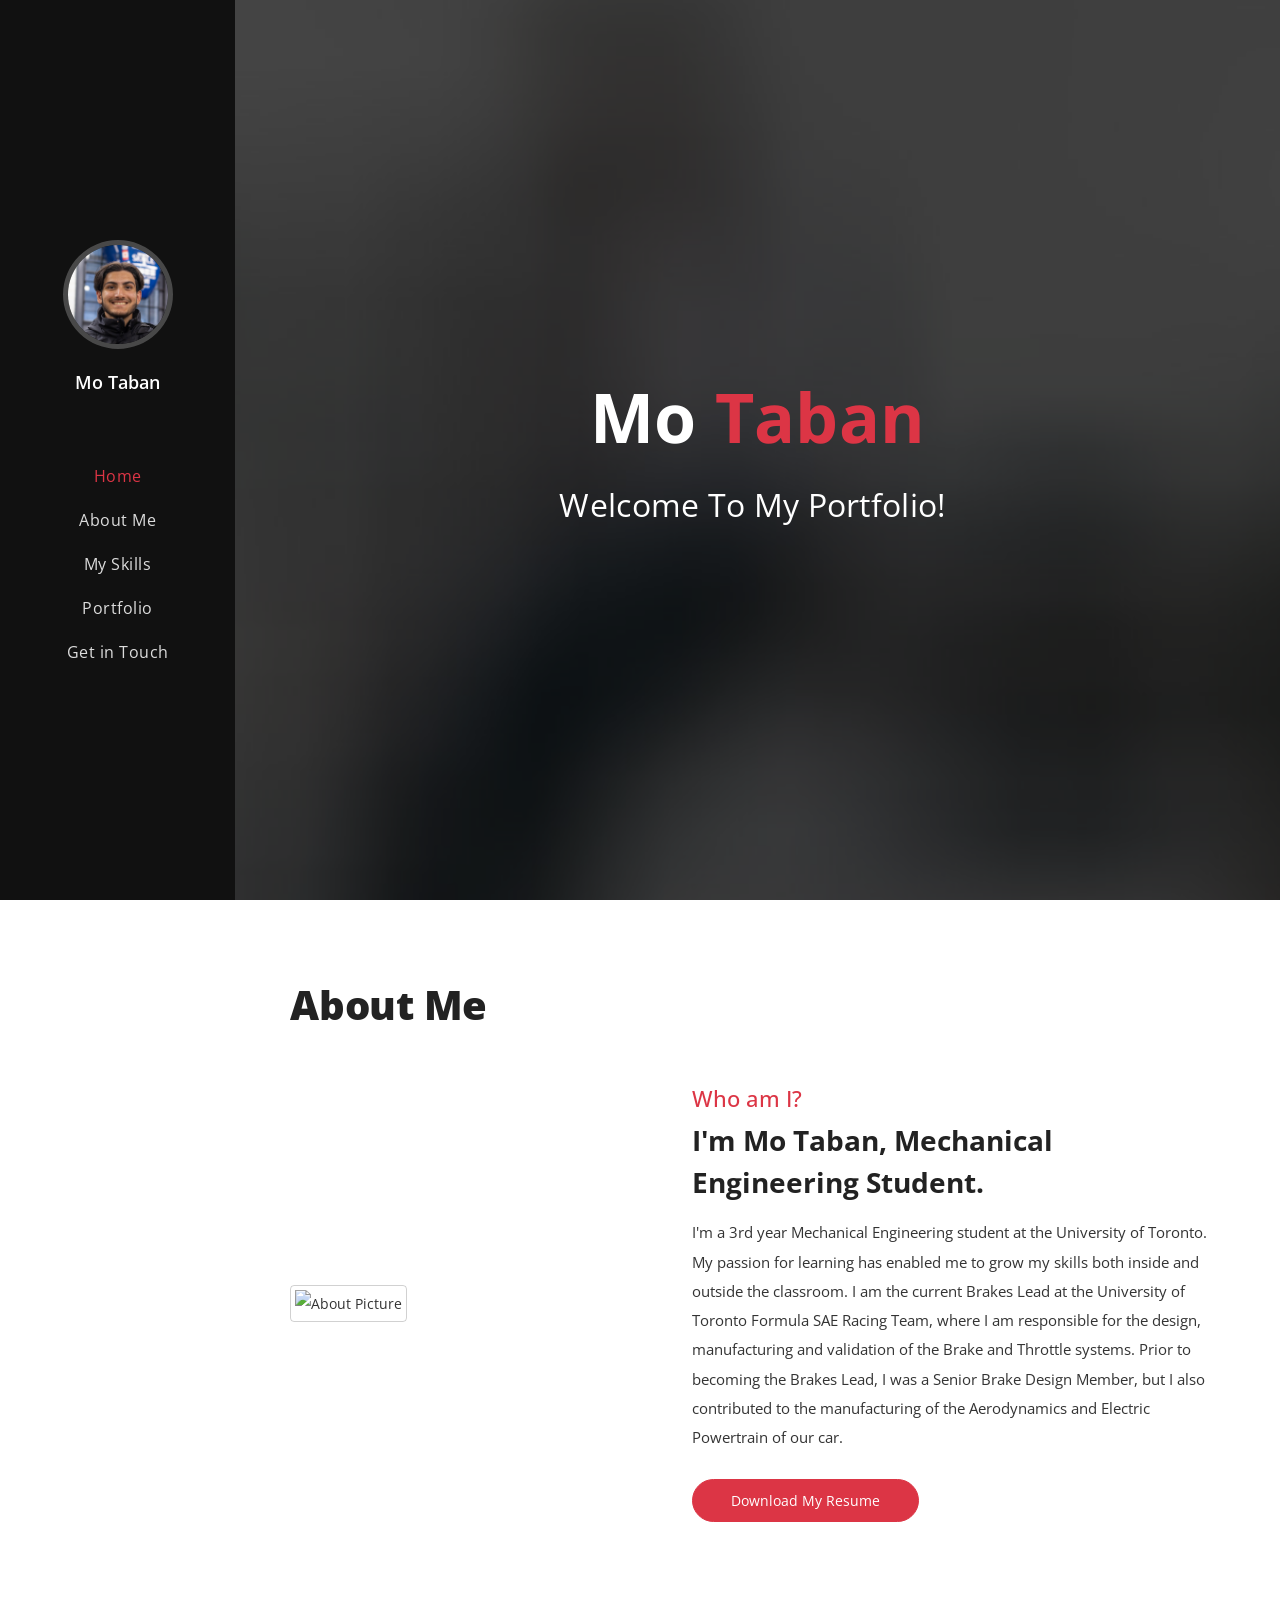
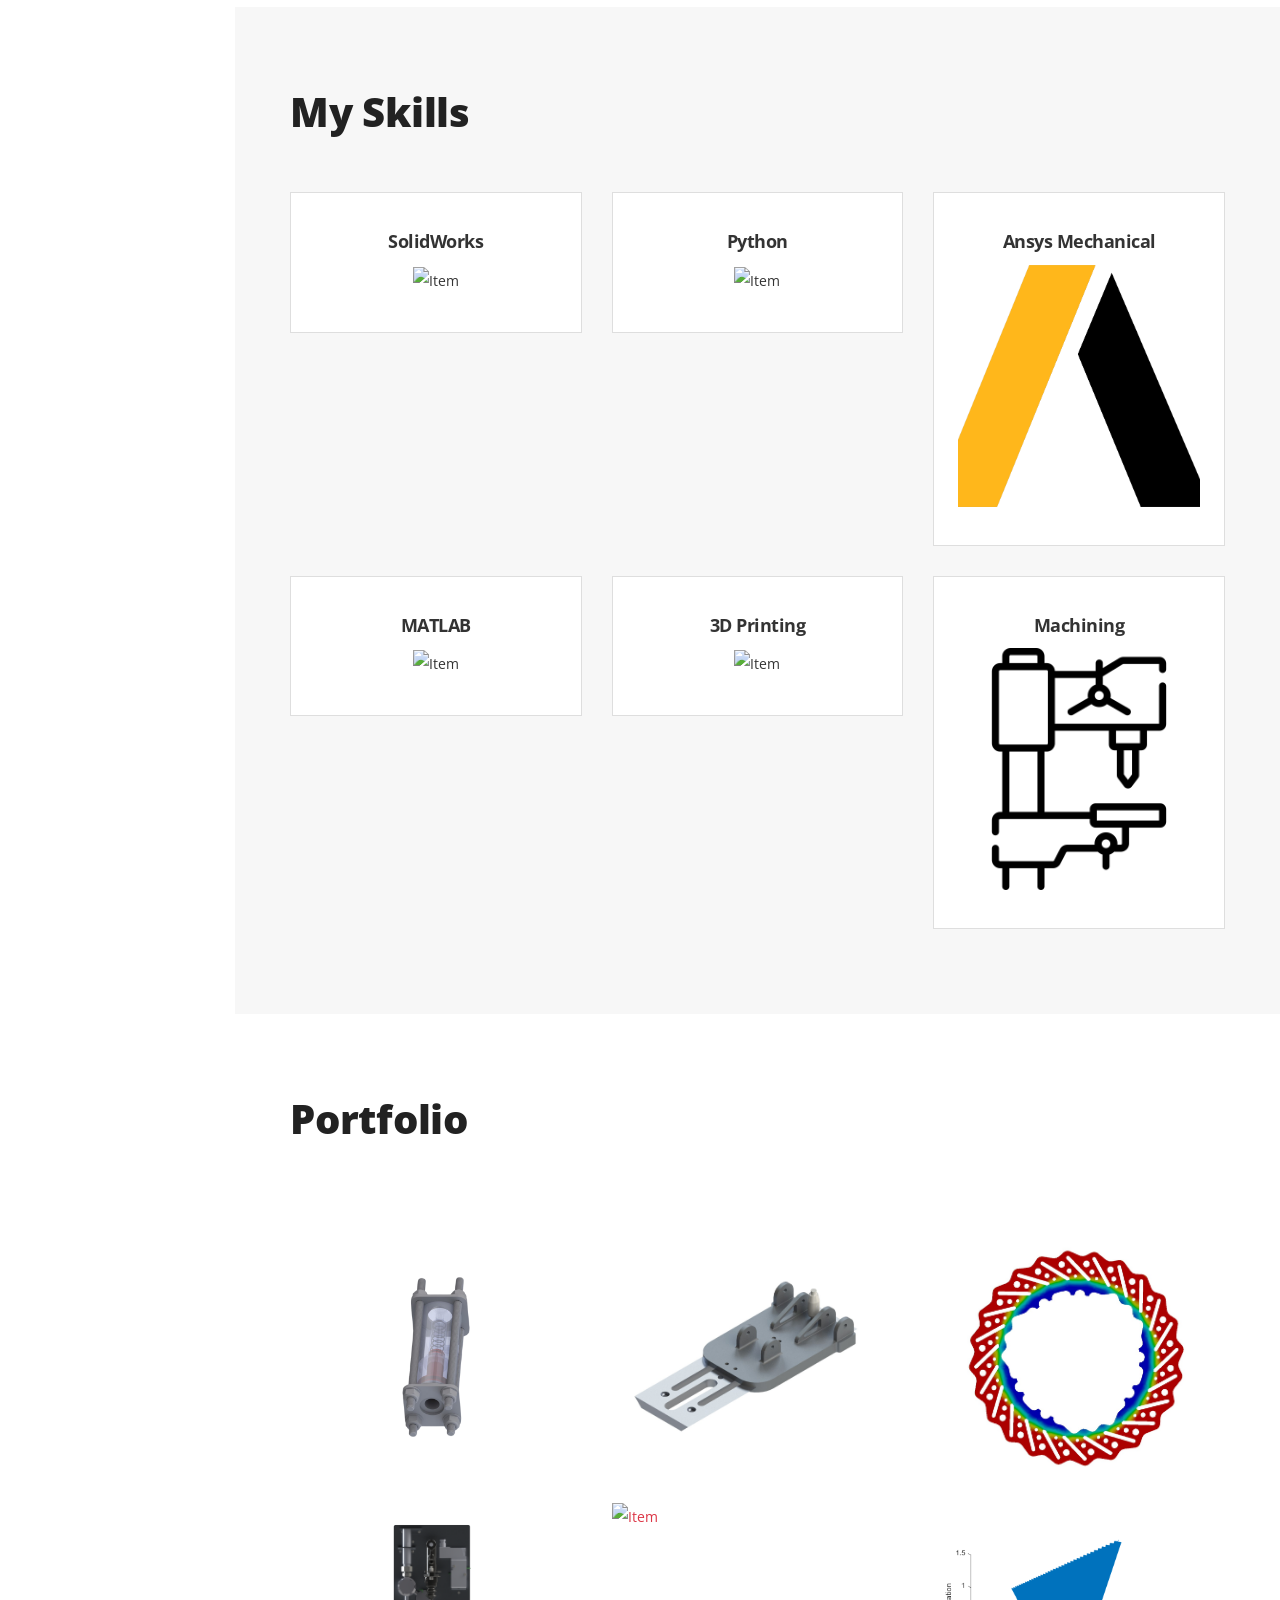
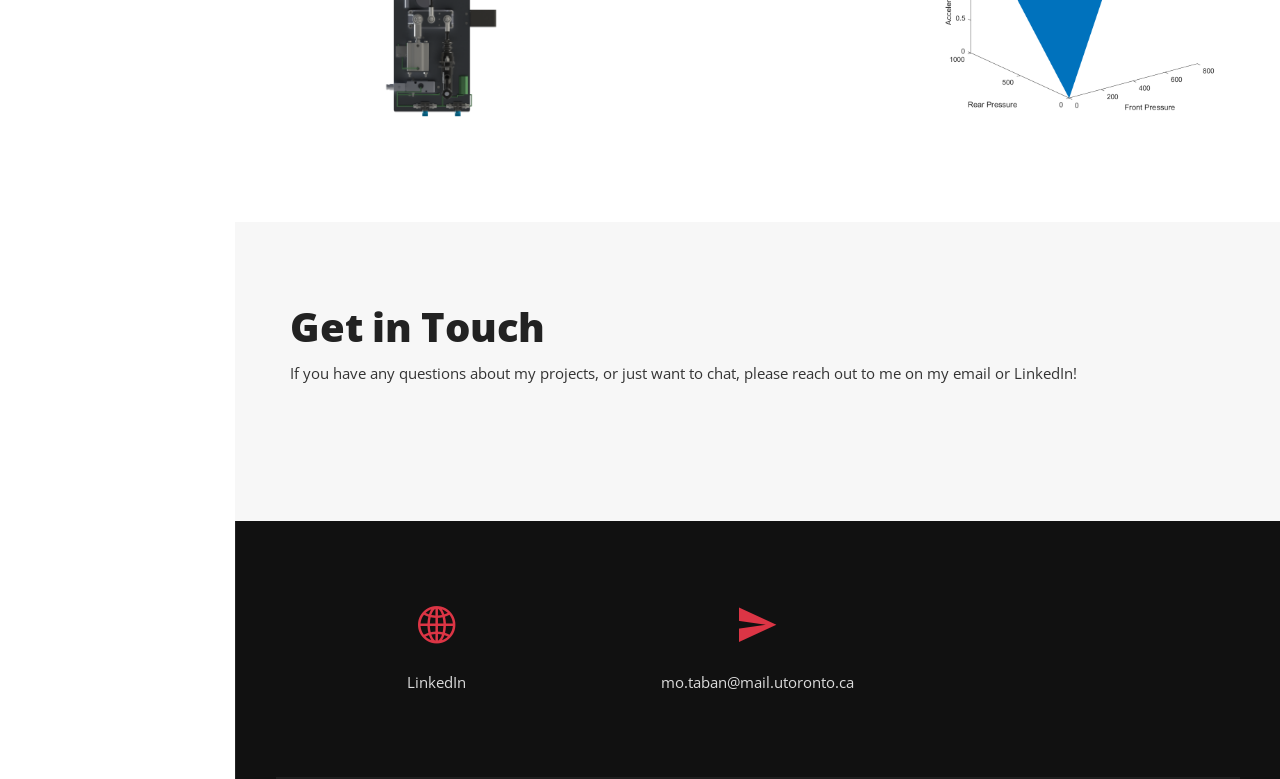
==== commit aeb77919: "Revert "redesign" This reverts commit db2876494eeac1ce056601ba8075bcdba7b0633c." ====
--- a/index.html
+++ b/index.html
@@ -1,848 +1,401 @@
 <!DOCTYPE html>
-<html lang="en">
+<html lang="EN">
+
 <head>
-<meta charset="UTF-8">
-<meta name="viewport" content="width=device-width, initial-scale=1.0">
-<title>Mo Taban</title>
-<link href="https://fonts.googleapis.com/css2?family=Lora:ital,wght@0,400;0,600;1,400;1,600&family=Inter:wght@300;400;500&display=swap" rel="stylesheet">
-<style>
-*, *::before, *::after { box-sizing: border-box; margin: 0; padding: 0; }
+  <!-- Required meta tags-->
+  <meta charset="utf-8">
+  <!-- Title-->
+  <title>Mo Taban - Personal Portfolio</title>
+  <!-- Description-->
+  <meta name="description" content=" Portfolio">
+  <meta name="viewport" content="width=device-width, initial-scale=1, shrink-to-fit=no">
+  <!-- Favicons-->
+  <link rel="apple-touch-icon" sizes="180x180" href="img/favicons/apple-touch-icon.png">
+  <link rel="icon" type="image/png" sizes="32x32" href="img/favicons/favicon-32x32.png">
+  <link rel="icon" type="image/png" sizes="16x16" href="img/favicons/favicon-16x16.png">
+  <!-- Web fonts-->
+  <link href="https://fonts.googleapis.com/css?family=Open+Sans:300,300i,400,400i,600,600i,700,700i,800,800i" rel="stylesheet">
+  <!-- CSS vendors-->
+  <link rel="stylesheet" href="css/bootstrap-custom.css">
+  <link rel="stylesheet" href="css/ionicons.min.css">
+  <link rel="stylesheet" href="css/owl.carousel.min.css">
+  <link rel="stylesheet" href="css/owl.theme.default.min.css">
+  <link rel="stylesheet" href="css/simplebar.min.css">
+  <link rel="stylesheet" href="css/jquery.mb.YTPlayer.min.css">
+  <!-- Main CSS-->
+  <link rel="stylesheet" href="css/main.css">
+  <!-- CSS Color scheme-->
+  <link id="color-scheme" rel="stylesheet" href="css/colors/main-red.css">
+  <!-- Custom CSS (Add your custom CSS styles to this file)-->
+  <link rel="stylesheet" href="css/custom.css">
+</head>
 
-:root {
-  --bg: #F9F8F6;
-  --ink: #1C1C1A;
-  --soft: #5C5C58;
-  --faint: #E8E6E1;
-  --teal: #2A6B6B;
-  --teal-light: #EBF4F4;
-  --serif: 'Lora', Georgia, serif;
-  --sans: 'Inter', sans-serif;
-}
-
-html { scroll-behavior: smooth; }
-body {
-  background: var(--bg);
-  color: var(--ink);
-  font-family: var(--sans);
-  font-weight: 300;
-  line-height: 1.7;
-}
-
-/* ── NAV ── */
-nav {
-  position: fixed; top: 0; left: 0; right: 0; z-index: 100;
-  padding: 0 48px; height: 60px;
-  display: flex; align-items: center; justify-content: space-between;
-  background: var(--bg);
-  border-bottom: 1px solid var(--faint);
-  opacity: 0; animation: rise 0.6s ease 0.1s forwards;
-}
-.nav-name { font-family: var(--serif); font-size: 17px; letter-spacing: -0.01em; }
-.nav-links { display: flex; gap: 32px; }
-.nav-links a {
-  font-size: 13px; font-weight: 400;
-  text-decoration: none; color: var(--soft);
-  transition: color 0.2s;
-}
-.nav-links a:hover { color: var(--ink); }
-
-/* ── HERO ── */
-.hero {
-  max-width: 760px; margin: 0 auto;
-  padding: 160px 48px 100px;
-  opacity: 0; animation: rise 0.8s ease 0.3s forwards;
-}
-.hero-greeting {
-  font-size: 13px; font-weight: 400; color: var(--teal);
-  letter-spacing: 0.06em; text-transform: uppercase; margin-bottom: 28px;
-}
-.hero h1 {
-  font-family: var(--serif);
-  font-size: clamp(40px, 5.5vw, 64px);
-  font-weight: 600; line-height: 1.15;
-  letter-spacing: -0.02em; margin-bottom: 28px;
-}
-.hero h1 em { font-style: italic; font-weight: 400; }
-.hero-intro {
-  font-size: 17px; line-height: 1.85; color: var(--soft);
-  max-width: 600px; margin-bottom: 48px;
-}
-.hero-intro strong { color: var(--ink); font-weight: 500; }
-.hero-links { display: flex; gap: 16px; flex-wrap: wrap; }
-.pill {
-  padding: 10px 22px; font-size: 13px; font-weight: 400;
-  border-radius: 100px; text-decoration: none;
-  transition: all 0.2s; cursor: pointer; border: none;
-}
-.pill-solid { background: var(--ink); color: var(--bg); }
-.pill-solid:hover { background: var(--teal); }
-.pill-outline { border: 1px solid var(--faint); color: var(--soft); background: transparent; }
-.pill-outline:hover { border-color: var(--ink); color: var(--ink); }
-
-/* ── PAGE LAYOUT ── */
-.page { max-width: 760px; margin: 0 auto; padding: 0 48px; }
-
-.section-title {
-  font-size: 11px; font-weight: 500;
-  letter-spacing: 0.14em; text-transform: uppercase;
-  color: var(--teal); margin-bottom: 48px;
-  display: flex; align-items: center; gap: 16px;
-}
-.section-title::after { content: ''; flex: 1; height: 1px; background: var(--faint); }
-
-/* ── STORY BLOCKS ── */
-.story-block {
-  padding: 72px 0;
-  border-bottom: 1px solid var(--faint);
-}
-.story-block:last-child { border-bottom: none; }
-
-.story-context {
-  font-size: 12px; font-weight: 500;
-  letter-spacing: 0.08em; text-transform: uppercase;
-  color: var(--soft); margin-bottom: 16px;
-}
-.story-block h2 {
-  font-family: var(--serif);
-  font-size: clamp(26px, 3vw, 36px);
-  font-weight: 600; line-height: 1.2;
-  letter-spacing: -0.02em; margin-bottom: 24px;
-}
-.story-block h2 em { font-style: italic; font-weight: 400; }
-
-.story-body { font-size: 16px; line-height: 1.9; color: var(--soft); }
-.story-body p { margin-bottom: 18px; }
-.story-body p:last-child { margin-bottom: 0; }
-.story-body strong { color: var(--ink); font-weight: 500; }
-
-.callout {
-  margin: 32px 0; padding: 24px 28px;
-  background: var(--teal-light);
-  border-left: 3px solid var(--teal);
-  font-family: var(--serif); font-size: 18px;
-  font-style: italic; line-height: 1.65; color: var(--ink);
-}
-
-.stat-row {
-  display: flex; gap: 0; margin: 36px 0;
-  border: 1px solid var(--faint);
-  overflow: hidden; border-radius: 8px;
-}
-.stat-item {
-  flex: 1; padding: 20px 24px;
-  border-right: 1px solid var(--faint); text-align: center;
-}
-.stat-item:last-child { border-right: none; }
-.stat-item-num {
-  font-family: var(--serif); font-size: 30px; font-weight: 600;
-  letter-spacing: -0.02em; color: var(--teal); display: block;
-}
-.stat-item-label {
-  font-size: 11px; color: var(--soft);
-  letter-spacing: 0.06em; text-transform: uppercase;
-  margin-top: 4px; display: block;
-}
-
-.tech-chips { display: flex; flex-wrap: wrap; gap: 8px; margin-top: 28px; }
-.chip {
-  font-size: 12px; padding: 5px 14px;
-  background: white; border: 1px solid var(--faint);
-  color: var(--soft); border-radius: 4px; transition: all 0.2s;
-}
-.chip:hover { border-color: var(--teal); color: var(--teal); }
-
-/* ── GALLERY ── */
-.gallery {
-  margin-top: 40px;
-  padding-top: 32px;
-  border-top: 1px solid var(--faint);
-}
-.gallery-label {
-  font-size: 11px; font-weight: 500; letter-spacing: 0.12em;
-  text-transform: uppercase; color: var(--soft);
-  margin-bottom: 16px;
-}
-.gallery-grid {
-  display: grid;
-  grid-template-columns: repeat(3, 1fr);
-  gap: 8px;
-}
-.gallery-grid.count-1 { grid-template-columns: 1fr; }
-.gallery-grid.count-2 { grid-template-columns: 1fr 1fr; }
-.gallery-grid.count-4 { grid-template-columns: 1fr 1fr; }
-
-/* First item spans full width when there are 3 or 5+ items */
-.gallery-grid.count-3 .gallery-item:first-child,
-.gallery-grid.count-5 .gallery-item:first-child {
-  grid-column: span 3;
-}
-
-.gallery-item {
-  position: relative; overflow: hidden;
-  background: #E8E6E1;
-  border-radius: 4px;
-  cursor: pointer;
-  aspect-ratio: 4/3;
-}
-.gallery-grid.count-1 .gallery-item { aspect-ratio: 16/9; }
-.gallery-grid.count-3 .gallery-item:first-child { aspect-ratio: 16/7; }
-.gallery-grid.count-5 .gallery-item:first-child { aspect-ratio: 16/7; }
-
-.gallery-item img {
-  width: 100%; height: 100%;
-  object-fit: cover;
-  display: block;
-  transition: transform 0.4s ease;
-}
-.gallery-item:hover img { transform: scale(1.04); }
-
-.gallery-item-overlay {
-  position: absolute; inset: 0;
-  background: rgba(28,28,26,0);
-  transition: background 0.3s;
-  display: flex; align-items: flex-end;
-  padding: 12px;
-}
-.gallery-item:hover .gallery-item-overlay { background: rgba(28,28,26,0.35); }
-.gallery-item-caption {
-  font-size: 11px; color: white;
-  opacity: 0; transform: translateY(6px);
-  transition: all 0.3s; letter-spacing: 0.04em;
-  text-shadow: 0 1px 4px rgba(0,0,0,0.5);
-}
-.gallery-item:hover .gallery-item-caption { opacity: 1; transform: none; }
-
-/* Placeholder state */
-.gallery-placeholder {
-  width: 100%; height: 100%;
-  display: flex; flex-direction: column;
-  align-items: center; justify-content: center;
-  gap: 10px; padding: 16px; text-align: center;
-  background: var(--faint);
-  border: 2px dashed #C8C6C0;
-  border-radius: 4px;
-  color: var(--soft);
-  cursor: default;
-  aspect-ratio: 4/3;
-  transition: border-color 0.2s, background 0.2s;
-}
-.gallery-placeholder:hover {
-  border-color: var(--teal);
-  background: var(--teal-light);
-}
-.ph-icon { font-size: 24px; opacity: 0.5; }
-.ph-type {
-  font-size: 11px; font-weight: 500;
-  letter-spacing: 0.1em; text-transform: uppercase;
-  color: var(--teal); opacity: 0.8;
-}
-.ph-hint { font-size: 11px; color: var(--soft); opacity: 0.7; line-height: 1.4; }
-
-/* Upload hint bar */
-.gallery-upload-hint {
-  margin-top: 10px;
-  padding: 10px 14px;
-  background: var(--teal-light);
-  border-radius: 4px;
-  font-size: 12px; color: var(--teal);
-  display: flex; align-items: center; gap: 8px;
-}
-.gallery-upload-hint code {
-  font-family: monospace; font-size: 11px;
-  background: rgba(42,107,107,0.12);
-  padding: 2px 6px; border-radius: 3px;
-}
-
-/* ── LIGHTBOX ── */
-.lightbox {
-  position: fixed; inset: 0; z-index: 999;
-  background: rgba(10,10,8,0.92);
-  display: flex; align-items: center; justify-content: center;
-  opacity: 0; pointer-events: none;
-  transition: opacity 0.25s;
-}
-.lightbox.open { opacity: 1; pointer-events: all; }
-.lightbox-inner {
-  position: relative; max-width: 90vw; max-height: 90vh;
-  display: flex; flex-direction: column; align-items: center; gap: 16px;
-}
-.lightbox-img {
-  max-width: 90vw; max-height: 80vh;
-  object-fit: contain; border-radius: 4px;
-  box-shadow: 0 32px 80px rgba(0,0,0,0.6);
-}
-.lightbox-caption {
-  font-size: 13px; color: rgba(255,255,255,0.55);
-  letter-spacing: 0.04em; text-align: center;
-}
-.lightbox-close {
-  position: absolute; top: -44px; right: 0;
-  font-size: 28px; color: rgba(255,255,255,0.5);
-  cursor: pointer; line-height: 1;
-  transition: color 0.2s;
-  background: none; border: none;
-}
-.lightbox-close:hover { color: white; }
-.lightbox-nav {
-  position: absolute; top: 50%; transform: translateY(-50%);
-  font-size: 28px; color: rgba(255,255,255,0.4);
-  cursor: pointer; background: none; border: none;
-  transition: color 0.2s; padding: 12px;
-  user-select: none;
-}
-.lightbox-nav:hover { color: white; }
-.lightbox-prev { left: -60px; }
-.lightbox-next { right: -60px; }
-
-/* ── SKILLS ── */
-.skills-section { padding: 72px 0; }
-.skills-grid { display: grid; grid-template-columns: 1fr 1fr; gap: 40px; }
-.skill-col h3 {
-  font-family: var(--serif); font-size: 20px; font-weight: 600;
-  letter-spacing: -0.01em; margin-bottom: 16px;
-}
-.skill-col ul { list-style: none; }
-.skill-col ul li {
-  font-size: 14px; color: var(--soft); padding: 9px 0;
-  border-bottom: 1px solid var(--faint);
-  display: flex; justify-content: space-between; align-items: center;
-}
-.skill-col ul li:last-child { border-bottom: none; }
-.skill-col ul li span { font-size: 11px; color: var(--teal); letter-spacing: 0.04em; }
-
-/* ── ABOUT ── */
-.about-section { padding: 72px 0; border-bottom: 1px solid var(--faint); }
-.about-section h2 {
-  font-family: var(--serif);
-  font-size: clamp(28px, 3vw, 38px);
-  font-weight: 600; line-height: 1.2;
-  letter-spacing: -0.02em; margin-bottom: 28px;
-}
-.about-section h2 em { font-style: italic; font-weight: 400; }
-.about-text { font-size: 16px; line-height: 1.9; color: var(--soft); }
-.about-text p { margin-bottom: 18px; }
-.about-text strong { color: var(--ink); font-weight: 500; }
-.about-facts {
-  margin-top: 48px; display: grid;
-  grid-template-columns: repeat(3, 1fr); gap: 24px;
-}
-.about-fact { padding: 20px 0; border-top: 2px solid var(--ink); }
-.about-fact-label {
-  font-size: 11px; font-weight: 500; letter-spacing: 0.1em;
-  text-transform: uppercase; color: var(--soft); margin-bottom: 8px;
-}
-.about-fact-val { font-family: var(--serif); font-size: 16px; line-height: 1.4; }
-
-/* ── CONTACT ── */
-.contact-section { padding: 72px 0 100px; }
-.contact-section h2 {
-  font-family: var(--serif);
-  font-size: clamp(28px, 3vw, 38px);
-  font-weight: 600; line-height: 1.2;
-  letter-spacing: -0.02em; margin-bottom: 16px;
-}
-.contact-section h2 em { font-style: italic; font-weight: 400; }
-.contact-section p { font-size: 16px; color: var(--soft); line-height: 1.8; max-width: 520px; margin-bottom: 40px; }
-.contact-list { display: flex; flex-direction: column; gap: 2px; max-width: 480px; }
-.contact-row {
-  display: flex; justify-content: space-between; align-items: center;
-  padding: 16px 0; border-bottom: 1px solid var(--faint);
-  text-decoration: none; color: var(--ink); transition: all 0.2s;
-}
-.contact-row:hover { color: var(--teal); }
-.contact-row:hover .contact-arrow { transform: translateX(4px); }
-.contact-row-label { font-size: 12px; font-weight: 500; letter-spacing: 0.06em; text-transform: uppercase; color: var(--soft); }
-.contact-row-val { font-size: 14px; }
-.contact-arrow { font-size: 16px; transition: transform 0.2s; }
-
-footer {
-  border-top: 1px solid var(--faint); padding: 24px 48px;
-  display: flex; justify-content: space-between;
-  font-size: 12px; color: var(--soft);
-}
-
-@keyframes rise {
-  from { opacity: 0; transform: translateY(14px); }
-  to { opacity: 1; transform: translateY(0); }
-}
-.reveal {
-  opacity: 0; transform: translateY(20px);
-  transition: opacity 0.7s ease, transform 0.7s ease;
-}
-.reveal.in { opacity: 1; transform: none; }
-.divider { border: none; border-top: 1px solid var(--faint); margin: 0; }
-
-@media (max-width: 700px) {
-  nav { padding: 0 20px; }
-  .nav-links { display: none; }
-  .hero { padding: 120px 20px 72px; }
-  .page { padding: 0 20px; }
-  .stat-row { flex-direction: column; }
-  .stat-item { border-right: none; border-bottom: 1px solid var(--faint); }
-  .stat-item:last-child { border-bottom: none; }
-  .skills-grid { grid-template-columns: 1fr; }
-  .about-facts { grid-template-columns: 1fr 1fr; }
-  .gallery-grid,
-  .gallery-grid.count-2,
-  .gallery-grid.count-3,
-  .gallery-grid.count-4,
-  .gallery-grid.count-5 { grid-template-columns: 1fr 1fr; }
-  .gallery-grid.count-3 .gallery-item:first-child,
-  .gallery-grid.count-5 .gallery-item:first-child { grid-column: span 2; }
-  .lightbox-prev { left: -36px; }
-  .lightbox-next { right: -36px; }
-  footer { flex-direction: column; gap: 8px; padding: 20px; }
-}
-</style>
-</head>
 <body>
-
-<nav>
-  <div class="nav-name">Mo Taban</div>
-  <div class="nav-links">
-    <a href="#work">Work</a>
-    <a href="#projects">Projects</a>
-    <a href="#skills">Skills</a>
-    <a href="#about">About</a>
-    <a href="#contact">Contact</a>
-  </div>
-</nav>
-
-<div class="hero">
-  <div class="hero-greeting">Mechanical Engineer · Toronto, ON</div>
-  <h1>Hi, I'm Mo.<br>I build things that <em>actually work.</em></h1>
-  <p class="hero-intro">
-    I'm a final-year <strong>Mechanical Engineering student at the University of Toronto</strong> (Minor in Mechatronics) with a few years of real engineering experience — from PCB design and factory test rigs to autonomous vehicle systems and Formula SAE competition.
-  </p>
-  <div class="hero-links">
-    <a href="#work" class="pill pill-solid">See my work</a>
-    <a href="#contact" class="pill pill-outline">Get in touch</a>
-    <a href="#" class="pill pill-outline">Download resume</a>
-  </div>
-</div>
-
-<!-- ═══ WORK ═══ -->
-<div class="page" id="work">
-  <div class="section-title reveal">Work</div>
-
-  <!-- Consulting -->
-  <div class="story-block reveal">
-    <div class="story-context">Aston Dynamics Canada · Sep 2025 – Present</div>
-    <h2>Making the factory <em>smarter</em></h2>
-    <div class="story-body">
-      <p>After 16 months as an intern, Aston Dynamics asked me to stay on as an independent consultant — which meant taking on more open-ended problems with less hand-holding. The first big one: the factory was catching brake actuator defects too late in the process, and test cycles were slow and inconsistent.</p>
-      <p>I designed a dedicated test rig from the ground up. The goal was automated detection of manufacturing and assembly defects — the kind of issues that are cheap to catch early and expensive to miss. The rig cut overall test cycle time by <strong>30%</strong> while keeping full defect coverage. It's now part of the production line.</p>
-      <p>I also ran a material evaluation on thermal adhesives for one of their electronics assemblies. After a structured comparative study, I recommended a replacement that improved <strong>thermal conductivity by 65%</strong> — without compromising any mechanical or manufacturing constraints.</p>
-      <div class="callout">"The interesting problems aren't the ones where you already know the answer. They're the ones where the constraints are real and the tradeoffs actually matter."</div>
-      <p>Beyond my own deliverables, I've been running design reviews for new products and working with interns on component selection and manufacturability.</p>
-    </div>
-    <div class="stat-row">
-      <div class="stat-item"><span class="stat-item-num">30%</span><span class="stat-item-label">Test cycle reduction</span></div>
-      <div class="stat-item"><span class="stat-item-num">65%</span><span class="stat-item-label">Thermal conductivity gain</span></div>
-    </div>
-    <div class="tech-chips">
-      <span class="chip">Mechanical Design</span>
-      <span class="chip">Thermal Analysis</span>
-      <span class="chip">Test Automation</span>
-      <span class="chip">DFM</span>
-      <span class="chip">Materials Evaluation</span>
-    </div>
-
-    <!-- Gallery: Consulting -->
-    <div class="gallery">
-      <div class="gallery-label">Photos & Diagrams</div>
-      <div class="gallery-grid count-3" id="gallery-consulting">
-        <div class="gallery-placeholder" data-gallery="consulting" data-index="0">
-          <div class="ph-icon">📷</div>
-          <div class="ph-type">Hardware Photo</div>
-          <div class="ph-hint">Test rig build or assembly</div>
-        </div>
-        <div class="gallery-placeholder" data-gallery="consulting" data-index="1">
-          <div class="ph-icon">📐</div>
-          <div class="ph-type">CAD / Schematic</div>
-          <div class="ph-hint">Test rig design drawing</div>
-        </div>
-        <div class="gallery-placeholder" data-gallery="consulting" data-index="2">
-          <div class="ph-icon">📊</div>
-          <div class="ph-type">Data / Graph</div>
-          <div class="ph-hint">Thermal conductivity results</div>
-        </div>
-      </div>
-      <div class="gallery-upload-hint">
-        💡 To add images, replace the placeholder <code>&lt;div&gt;</code> elements with <code>&lt;img src="your-file.jpg"&gt;</code> inside each <code>.gallery-item</code>
-      </div>
+  <!-- Preloader-->
+  <div class="preloader">
+    <div class="preloader-block">
+      <div class="preloader-icon"><span class="loading-dot loading-dot-1"></span><span class="loading-dot loading-dot-2"></span><span class="loading-dot loading-dot-3"></span></div>
     </div>
   </div>
-
-  <!-- Internship -->
-  <div class="story-block reveal">
-    <div class="story-context">Aston Dynamics Canada · May 2024 – Sep 2025</div>
-    <h2>From breadboard to <em>200 km on the road</em></h2>
-    <div class="story-body">
-      <p>My internship started with a genuinely hard brief: design the company's first brake controller with GPS, Bluetooth, and CAN communication all on a single board. There was no prior design to iterate on — just a set of requirements and a blank schematic.</p>
-      <p>Through iterative prototyping, I landed on a design that reduced the PCB footprint by <strong>60%</strong> and improved power efficiency by <strong>23%</strong>. The board needed to handle <strong>30A continuous output</strong>, which meant thermal modelling wasn't optional — I validated that through E-load testing before the design went further. The result opened up two new product lines.</p>
-      <p>Alongside the hardware work, I ran a full <strong>DFMEA</strong> for a new product line — identifying 12 critical failure modes and building in mitigation strategies to achieve fail-safe operation. Then came field testing: <strong>200 km across multiple tow platforms</strong>, verifying electrical reliability and communication stability in conditions that don't show up on a bench.</p>
-      <p>I also took a pass at the bill of materials across several product lines and found <strong>12% in cost savings</strong> through consolidation and smarter part selection — without touching any performance specs.</p>
-    </div>
-    <div class="stat-row">
-      <div class="stat-item"><span class="stat-item-num">60%</span><span class="stat-item-label">PCB footprint reduction</span></div>
-      <div class="stat-item"><span class="stat-item-num">23%</span><span class="stat-item-label">Power efficiency gain</span></div>
-      <div class="stat-item"><span class="stat-item-num">12%</span><span class="stat-item-label">BOM cost reduction</span></div>
-      <div class="stat-item"><span class="stat-item-num">200km</span><span class="stat-item-label">Field testing</span></div>
-    </div>
-    <div class="tech-chips">
-      <span class="chip">PCB Design</span>
-      <span class="chip">KiCad / EasyEDA</span>
-      <span class="chip">CAN Bus</span>
-      <span class="chip">GPS / Bluetooth</span>
-      <span class="chip">DFMEA</span>
-      <span class="chip">Field Testing</span>
-      <span class="chip">Thermal Analysis</span>
-    </div>
-
-    <!-- Gallery: Internship -->
-    <div class="gallery">
-      <div class="gallery-label">Photos & Diagrams</div>
-      <div class="gallery-grid count-4" id="gallery-internship">
-        <div class="gallery-placeholder" data-gallery="internship" data-index="0">
-          <div class="ph-icon">🔌</div>
-          <div class="ph-type">PCB Photo</div>
-          <div class="ph-hint">Brake controller board</div>
-        </div>
-        <div class="gallery-placeholder" data-gallery="internship" data-index="1">
-          <div class="ph-icon">📐</div>
-          <div class="ph-type">Schematic</div>
-          <div class="ph-hint">Board layout or schematic</div>
-        </div>
-        <div class="gallery-placeholder" data-gallery="internship" data-index="2">
-          <div class="ph-icon">📷</div>
-          <div class="ph-type">Field Testing</div>
-          <div class="ph-hint">Vehicle testing setup</div>
-        </div>
-        <div class="gallery-placeholder" data-gallery="internship" data-index="3">
-          <div class="ph-icon">📊</div>
-          <div class="ph-type">Thermal Data</div>
-          <div class="ph-hint">E-load test results</div>
-        </div>
-      </div>
-      <div class="gallery-upload-hint">
-        💡 To add images, replace the placeholder <code>&lt;div&gt;</code> elements with <code>&lt;img src="your-file.jpg"&gt;</code> inside each <code>.gallery-item</code>
-      </div>
+  <div class="main-wrapper">
+    <!-- Sidebar-->
+    <header>
+      <nav class="navbar d-md-block d-lg-none fixed-top mobile-navbar"><button class="navbar-toggler mr-auto" type="button" data-toggle="collapse" data-target="#mobileNavbarSupportedContent" aria-controls="mobileNavbarSupportedContent" aria-expanded="false" aria-label="Toggle navigation"><span class="nav-btn">Menu</span></button>
+        <div class="collapse navbar-collapse order-1" id="mobileNavbarSupportedContent">
+          <ul class="navbar-nav mr-auto"></ul>
+        </div>
+      </nav>
+      <nav class="sidebar" data-simplebar>
+        <div class="sidebar-header"><a href="#home" data-scroll><img class="img-fluid sidebar-avatar" src="img/profile-avatar.jpg" alt="Profile avatar"></a><span class="sidebar-name">Mo Taban</span>
+        </div>
+        <div class="sidebar-menu">
+          <ul class="list-unstyled list-menu">
+            <li><a class="nav-link" href="#home-area" data-scroll>Home</a></li>
+            <li><a class="nav-link" href="#about-area" data-scroll>About Me</a></li>
+            <li><a class="nav-link" href="#skills-area" data-scroll>My Skills</a></li>
+            <li><a class="nav-link" href="#portfolio-area" data-scroll>Portfolio</a></li>
+            <li><a class="nav-link" href="#contact-area" data-scroll>Get in Touch</a></li>
+          </ul>
+        </div>
+      </nav>
+    </header>
+    <div class="sections-wrapper">
+      <!-- Sections-->
+      <!-- Home-->
+      <section class="home-area element-cover-bg" id="home-area" style="background-image:url(img/home.jpg)">
+        <div class="container h-100">
+          <div class="row h-100 align-items-center justify-content-center">
+            <div class="col-12 col-lg-8 home-content text-center">
+              <h1 class="home-name">Mo <span>Taban</span></h1>
+              <h4 class="cd-headline clip home-headline">Welcome To My Portfolio!<span class="cd-words-wrapper single-headline">
+            </div><a href="#about-area" data-scroll>
+              <div class="home-mouse">
+              </div>
+            </a>
+          </div>
+        </div>
+      </section>
+      <!-- About-->
+      <section class="single-section about-area" id="about-area">
+        <div class="container">
+          <div class="row">
+            <div class="col-12">
+              <div class="section-heading">
+                <h2 class="section-title">About Me</h2>
+              </div>
+            </div>
+          </div>
+          <div class="row align-items-center">
+            <!-- Picture part-->
+            <div class="col-12 col-lg-5 about-img"><img class="img-fluid img-thumbnail" src="img/about-img.jpg" alt="About Picture"></div>
+            <!-- Content part-->
+            <div class="col-12 col-lg-7 about-content">
+              <div class="content-block">
+                <h2 class="content-subtitle">Who am I?</h2>
+                <h6 class="content-title">I'm Mo Taban, Mechanical Engineering Student.</h6>
+                <div class="content-description">
+                  <p>I'm a 3rd year Mechanical Engineering student at the University of Toronto. My passion for learning has enabled me to grow my skills both inside and outside the classroom. I am the current Brakes Lead at the University of Toronto Formula SAE Racing Team, where I am responsible for the design, manufacturing and validation of the Brake and Throttle systems. Prior to becoming the Brakes Lead, I was a Senior Brake Design Member, but I also contributed to the manufacturing of the Aerodynamics and Electric Powertrain of our car.</p>
+                </div>
+                <a href="Mo Taban Resume.pdf" class="btn content-download button-main button-scheme" download> Download My Resume</a>
+              </div>
+            </div>
+          </div>
+        </div>
+      </section>
+      <!-- Skills-->
+      <section class="single-section alt-bg skills-area" id="skills-area">
+        <div class="container">
+          <div class="row">
+            <div class="col-12">
+              <div class="section-heading">
+                <h2 class="section-title">My Skills</h2>
+              </div>
+            </div>
+          </div>
+          <div class="row">
+            <!-- Single skill-->
+            <div class="col-12 col-md-6 col-lg-4">
+              <div class="single-skill">
+                <h4 class="skill-title">SolidWorks</h4><img class="img-fluid" alt="Item" src="img/CSWA.PNG">
+              </div>
+            </div>
+            <!-- Single skill-->
+            <div class="col-12 col-md-6 col-lg-4">
+              <div class="single-skill">
+                <h4 class="skill-title">Python</h4><img class="img-fluid" alt="Item" src="img/Python.PNG">
+              </div>
+            </div>
+            <!-- Single skill-->
+            <div class="col-12 col-md-6 col-lg-4">
+              <div class="single-skill">
+                <h4 class="skill-title">Ansys Mechanical</h4><img class="img-fluid" alt="Item" src="img/Ansys.png">
+              </div>
+            </div>
+            <!-- Single skill-->
+            <div class="col-12 col-md-6 col-lg-4">
+              <div class="single-skill mb-lg-0">
+                <h4 class="skill-title">MATLAB</h4><img class="img-fluid" alt="Item" src="img/Matlab.PNG">
+              </div>
+            </div>
+            <!-- Single skill-->
+            <div class="col-12 col-md-6 col-lg-4">
+              <div class="single-skill mb-md-0">
+                <h4 class="skill-title">3D Printing</h4><img class="img-fluid" alt="Item" src="img/Printing.PNG">
+              </div>
+            </div>
+            <!-- Single skill-->
+            <div class="col-12 col-md-6 col-lg-4">
+              <div class="single-skill mb-0">
+                <h4 class="skill-title">Machining</h4><img class="img-fluid" alt="Item" src="img\Machining.png">
+              </div>
+            </div>
+          </div>
+        </div>
+      </section>
+      <!-- Portfolio-->
+      <section class="single-section portfolio-area" id="portfolio-area">
+        <div class="container">
+          <div class="row">
+            <div class="col-12">
+              <div class="section-heading">
+                <h2 class="section-title">Portfolio</h2>
+              </div>
+            </div>
+          </div>
+          <div class="row">
+            <!-- Filter nav-->
+            <div class="col-12">
+              <ul class="list-inline filter-control" role="group" aria-label="Filter Control">
+                <li class="list-inline-item tab-active" data-filter="*"></li>
+              </ul>
+            </div>
+          </div>
+          <!-- Thumbnail list-->
+          <div class="portfolio-grid row">
+            <!-- Single item-->
+            <div class="single-item col-6 col-lg-4 design"><a class="portfolio-item" href="#item-1">
+                <div class="portfolio-wrapper"><img class="img-fluid" alt="Item" src="img/EBS Piston.png">
+                  <div class="item-content">
+                    <h6 class="content-title">Pneumatic Emergency Braking System</h6><span class="content-more">More Info</span>
+                  </div>
+                </div>
+              </a></div>
+            <!-- Single item-->
+            <div class="single-item col-6 col-lg-4 photos"><a class="portfolio-item" href="#item-2">
+                <div class="portfolio-wrapper"><img class="img-fluid" alt="Item" src="img/Pedal Tray Rendering.JPG">
+                  <div class="item-content">
+                    <h6 class="content-title">Adjustable Pedal Tray and Rail</h6><span class="content-more">More Info</span>
+                  </div>
+                </div>
+              </a></div>
+            <!-- Single item-->
+            <div class="single-item col-6 col-lg-4 design"><a class="portfolio-item" href="#item-3">
+                <div class="portfolio-wrapper"><img class="img-fluid" alt="Item" src="img/Rotor Temps.jpg">
+                  <div class="item-content">
+                    <h6 class="content-title">Brake Rotors</h6><span class="content-more">More Info</span>
+                  </div>
+                </div>
+              </a></div>
+            <!-- Single item-->
+            <div class="single-item col-6 col-lg-4 brand"><a class="portfolio-item" href="#item-4">
+                <div class="portfolio-wrapper mb-lg-0"><img class="img-fluid" alt="Item" src="img/ASB Top.png">
+                  <div class="item-content">
+                    <h6 class="content-title">Autonomous System Brake V1</h6><span class="content-more">More Info</span>
+                  </div>
+                </div>
+              </a></div>
+            <!-- Single item-->
+            <div class="single-item col-6 col-lg-4 brand"><a class="portfolio-item" href="#item-5">
+                <div class="portfolio-wrapper mb-0"><img class="img-fluid" alt="Item" src="img/Throttle Pedal.PNG">
+                  <div class="item-content">
+                    <h6 class="content-title">Throttle Pedal Redesign</h6><span class="content-more">More Info</span>
+                  </div>
+                </div>
+              </a></div>
+            <!-- Single item-->
+            <div class="single-item col-6 col-lg-4 photos"><a class="portfolio-item" href="#item-6">
+                <div class="portfolio-wrapper mb-0"><img class="img-fluid" alt="Item" src="img/Brake Matlab.png">
+                  <div class="item-content">
+                    <h6 class="content-title">Python and MATLAB Brake Pressure - Acceleration Sweep</h6><span class="content-more">More Info</span>
+                  </div>
+                </div>
+              </a></div>
+          </div>
+        </div>
+        <!-- Single lightbox-->
+        <div class="lightbox-wrapper" id="item-1">
+          <div class="f-basis-100">
+            <div class="lightbox-close" data-modal-close><span class="close-btn"><span class="btn-line"></span></span></div>
+          </div>
+          <div class="container">
+            <div class="row">
+              <div class="col-12 col-lg-5">
+                <div class="lightbox-gallery owl-carousel owl-theme"><img class="img-fluid item-img" alt="Item" src="img/EBS Piston.png"></div>
+              </div>
+              <div class="col-12 col-lg-7">
+                <div class="lightbox-content">
+                  <h3 class="content-title">Pneumatic Emergency Braking System</h3>
+                  <div class="content-description">
+                    <p>I designed a Hydraulic-Over-Pneumatic piston to actuate the brakes of the car in case of emergencies during autonomous driving. The design process involved determining the required bore size in order to achieve the desired brake line pressures. O-rings were selected based on Parker design guidelines. When power is disconnected, solenoid valves will open to apply pressure to the pneumatic input of the piston. This design has 50% greater braking performance compared to the previous generation design.</p>
+                  </div>
+                  
+                </div>
+              </div>
+            </div>
+          </div>
+        </div>
+        <!-- Single lightbox-->
+        <div class="lightbox-wrapper" id="item-2">
+          <div class="f-basis-100">
+            <div class="lightbox-close" data-modal-close><span class="close-btn"><span class="btn-line"></span></span></div>
+          </div>
+          <div class="container">
+            <div class="row">
+              <div class="col-12 col-lg-5">
+                <div class="lightbox-gallery owl-carousel owl-theme"><img class="img-fluid item-img" alt="Item" src="img/Pedal Tray Rendering.JPG"><img class="img-fluid item-img" alt="Item" src="img/Pedal Tray Deformation.jpg"><img class="img-fluid item-img" alt="Item" src="img/Pedal Tray Full.JPG"></div>
+              </div>
+              <div class="col-12 col-lg-7">
+                <div class="lightbox-content">
+                  <h3 class="content-title">Adjustable Pedal Tray and Rail</h3>
+                  <div class="content-description">
+                    <p>Adjustable pedals are required in order to accommodate drivers of different sizes. The brake and throttle pedal trays were redesigned with custom rails in order to eliminate the compliance caused by the OEM Rails and Carriages. The structural performance of the design was evaluated using Ansys, and it was determined that the brake pedal tray deforms by 37% less under maximum load.</p>
+                  </div>
+                  
+                </div>
+              </div>
+            </div>
+          </div>
+        </div>
+        <!-- Single lightbox-->
+        <div class="lightbox-wrapper" id="item-3">
+          <div class="f-basis-100">
+            <div class="lightbox-close" data-modal-close><span class="close-btn"><span class="btn-line"></span></span></div>
+          </div>
+          <div class="container">
+            <div class="row">
+              <div class="col-12 col-lg-5">
+                <div class="lightbox-gallery owl-carousel owl-theme"><img class="img-fluid item-img" alt="Item" src="img/Rotor Temps.jpg"><img class="img-fluid item-img" alt="Item" src="img/Rotor Safety Factor.jpg"><img class="img-fluid item-img" alt="Item" src="img/Peak Rotor Temperature.PNG"></div>
+              </div>
+              <div class="col-12 col-lg-7">
+                <div class="lightbox-content">
+                  <h3 class="content-title">Brake Rotors</h3>
+                  <div class="content-description">
+                    <p>The thermal and structural performance of our brake rotors was evaluated. The heat flux and convection coefficients were determined through calculations. These values were then used in Ansys to determine the temperature distribution across the rotor. The resulting thermal stresses were used as part of the structural simulation. The rotor has a minimum safety factor of 3.33 under maximum braking.</p>
+                  </div>
+                  
+                </div>
+              </div>
+            </div>
+          </div>
+        </div>
+        <!-- Single lightbox-->
+        <div class="lightbox-wrapper" id="item-4">
+          <div class="f-basis-100">
+            <div class="lightbox-close" data-modal-close><span class="close-btn"><span class="btn-line"></span></span></div>
+          </div>
+          <div class="container">
+            <div class="row">
+              <div class="col-12 col-lg-5">
+                <div class="lightbox-gallery owl-carousel owl-theme"><img class="img-fluid item-img" alt="Item" src="img/ASB Top.png"><img class="img-fluid item-img" alt="Item" src="img/ASB ISO.png"><img class="img-fluid item-img" alt="Item" src="img/ASB in car.png"></div>
+              </div>
+              <div class="col-12 col-lg-7">
+                <div class="lightbox-content">
+                  <h3 class="content-title">Autonomous System Brake V1</h3>
+                  <div class="content-description">
+                    <p>The previous Brakes Lead and I designed, manufactured, and tested our first brake by wire prototype as part of the Autonomous System Brake development. This system was designed to be a system which can be easily added to the 2023 vehicle in order to test the driverless systems. It was created in a way that it could be quickly connected and disconnected from the existing manual brakes. While this system was not formally tested on the car, many of its components and design elements have been used for the current autonomous braking system. </p>
+                  </div>
+                  
+                </div>
+              </div>
+            </div>
+          </div>
+        </div>
+        <!-- Single lightbox-->
+        <div class="lightbox-wrapper" id="item-5">
+          <div class="f-basis-100">
+            <div class="lightbox-close" data-modal-close><span class="close-btn"><span class="btn-line"></span></span></div>
+          </div>
+          <div class="container">
+            <div class="row">
+              <div class="col-12 col-lg-5">
+                <div class="lightbox-gallery owl-carousel owl-theme"><img class="img-fluid item-img" alt="Item" src="img/Throttle Pedal.PNG"><img class="img-fluid item-img" alt="Item" src="img/Throttle Spring.JPG"></div>
+              </div>
+              <div class="col-12 col-lg-7">
+                <div class="lightbox-content">
+                  <h3 class="content-title">Throttle Pedal Redesign</h3>
+                  <div class="content-description">
+                    <p>The throttle pedal was redesigned in order to enhance the driver comfort. This involved decreasing the pedal angle with respect to the floor. In order to achieve this, the torsion springs found in the previous design were replaced with compression springs. Because of this, the linear potentiometers which were previously used were replaced with rotary potentiometers. </p>
+                  </div>
+                </div>
+              </div>
+            </div>
+          </div>
+        </div>
+        <!-- Single lightbox-->
+        <div class="lightbox-wrapper" id="item-6">
+          <div class="f-basis-100">
+            <div class="lightbox-close" data-modal-close><span class="close-btn"><span class="btn-line"></span></span></div>
+          </div>
+          <div class="container">
+            <div class="row">
+              <div class="col-12 col-lg-5">
+                <div class="lightbox-gallery owl-carousel owl-theme"><img class="img-fluid item-img" alt="Item" src="img/Brake Matlab.png" ></div>
+              </div>
+              <div class="col-12 col-lg-7">
+                <div class="lightbox-content">
+                  <h3 class="content-title">Python and MATLAB Brake Pressure - Acceleration Sweep</h3>
+                  <div class="content-description">
+                    <p>In order to better understand the impact which our front and rear brake pressures have on our deceleration, I created a Python program which determines the resulting deceleration for a large set of front and rear pressure values. The data was analyzed using MATLAB in order to create a 3D plot. This figure shows all possible deceleration values, given a combination of line pressures. The Program was created with checks that ensure the behavior of the model is representative of the vehicle and tire behaviors. </p>
+                  </div>
+                  
+                </div>
+              </div>
+            </div>
+          </div>
+        </div>
+      </section>
+      <!-- Contact-->
+      <section class="single-section contact-area alt-bg" id="contact-area">
+        <div class="container">
+          <div class="row">
+            <div class="col-12">
+              <div class="section-heading">
+                <h2 class="section-title">Get in Touch</h2>
+                <p class="section-description">If you have any questions about my projects, or just want to chat, please reach out to me on my email or LinkedIn!</p>
+          </div>
+        </div>
+      </section>
+      <!-- Footer-->
+      <footer class="footer-area single-section">
+        <div class="container">
+          <div class="row contact-info">
+            <div class="col-12 col-sm-4">
+              <div class="single-info"><i class="info-icon icon ion-ios-globe"></i>
+                <p class="info-content"><a href= "http://linkedin.com/in/motaban/" > LinkedIn </a></p>
+              </div>
+            </div>
+            <div class="col-12 col-sm-4">
+              <div class="single-info"><i class="info-icon icon ion-md-send"></i>
+                <p class="info-content"><a href="mailto:mo.taban@mailnutoronto.ca">mo.taban@mail.utoronto.ca</a></p>
+              </div>
+            </div>
+          </div>
+        </div>
+      </footer>
     </div>
   </div>
-</div>
+  <!-- Scripts-->
+  <script src="js/jquery.min.js"></script>
+  <script src="js/bootstrap.bundle.min.js"></script>
+  <script src="js/isotope.pkgd.min.js"></script>
+  <script src="js/animatedModal.js"></script>
+  <script src="js/owl.carousel.min.js"></script>
+  <script src="js/simplebar.min.js"></script>
+  <script src="js/jquery.mb.YTPlayer.min.js"></script>
+  <script src="js/particles.js"></script>
+  <script src="js/main.js"></script>
+  <!-- Custom JS (Add your custom JS scripts to this file)-->
+  <script src="js/custom.js"></script>
+</body>
 
-<!-- ═══ PROJECTS ═══ -->
-<div class="page" id="projects">
-  <div class="section-title reveal">Formula SAE Projects</div>
-
-  <!-- Vehicle Controls Lead -->
-  <div class="story-block reveal">
-    <div class="story-context">UofT Formula SAE (UTFR) · Vehicle Controls Lead · May 2025 – Present</div>
-    <h2>Rebuilding the car's <em>nervous system</em></h2>
-    <div class="story-body">
-      <p>As Vehicle Controls Lead, I inherited a steer-by-wire system that worked — but not well enough. The chain-driven architecture introduced backlash that undermined autonomous steering precision. The fix wasn't a tweak; it was a full redesign. I moved to <strong>direct actuator integration</strong> with a custom steering rack, eliminating the backlash at the source.</p>
-      <p>The pneumatic emergency braking system had a similar problem: it ran out of stored energy after just 3 brake maneuvers per charge. After rethinking the circuit layout, I redesigned the pneumatic architecture and got that number to <strong>34 maneuvers per charge</strong>.</p>
-      <p>On the modelling side, I extended the team's steady-state brake rotor thermal model into a <strong>transient Simulink simulation</strong> — showing how temperature and friction coefficient evolve during a competition run, validated to within <strong>5% of measured data</strong>. Across both subsystems, targeted design optimization delivered a <strong>2.5 kg mass reduction</strong>.</p>
-    </div>
-    <div class="stat-row">
-      <div class="stat-item"><span class="stat-item-num">34×</span><span class="stat-item-label">Brake maneuvers / charge</span></div>
-      <div class="stat-item"><span class="stat-item-num">5%</span><span class="stat-item-label">Thermal model error</span></div>
-      <div class="stat-item"><span class="stat-item-num">2.5kg</span><span class="stat-item-label">Mass reduction</span></div>
-    </div>
-    <div class="tech-chips">
-      <span class="chip">Simulink</span>
-      <span class="chip">Transient Thermal Modelling</span>
-      <span class="chip">Pneumatic Systems</span>
-      <span class="chip">Steer-by-Wire</span>
-      <span class="chip">SolidWorks</span>
-    </div>
-
-    <!-- Gallery: Vehicle Controls -->
-    <div class="gallery">
-      <div class="gallery-label">Photos & Diagrams</div>
-      <div class="gallery-grid count-4" id="gallery-controls">
-        <div class="gallery-placeholder" data-gallery="controls" data-index="0">
-          <div class="ph-icon">🚗</div>
-          <div class="ph-type">Hardware Photo</div>
-          <div class="ph-hint">Steering rack or actuator</div>
-        </div>
-        <div class="gallery-placeholder" data-gallery="controls" data-index="1">
-          <div class="ph-icon">📐</div>
-          <div class="ph-type">CAD Render</div>
-          <div class="ph-hint">Steer-by-wire assembly</div>
-        </div>
-        <div class="gallery-placeholder" data-gallery="controls" data-index="2">
-          <div class="ph-icon">📊</div>
-          <div class="ph-type">Simulink Model</div>
-          <div class="ph-hint">Transient thermal simulation</div>
-        </div>
-        <div class="gallery-placeholder" data-gallery="controls" data-index="3">
-          <div class="ph-icon">🔧</div>
-          <div class="ph-type">Pneumatic Diagram</div>
-          <div class="ph-hint">Brake circuit layout</div>
-        </div>
-      </div>
-      <div class="gallery-upload-hint">
-        💡 To add images, replace the placeholder <code>&lt;div&gt;</code> elements with <code>&lt;img src="your-file.jpg"&gt;</code> inside each <code>.gallery-item</code>
-      </div>
-    </div>
-  </div>
-
-  <!-- Brakes Lead -->
-  <div class="story-block reveal">
-    <div class="story-context">UofT Formula SAE (UTFR) · Brakes Lead · May 2023 – May 2024</div>
-    <h2>Building the team's first <em>autonomous brake system</em> from zero</h2>
-    <div class="story-body">
-      <p>When I joined UTFR as Brakes Lead, the team didn't have a working autonomous emergency brake system. Driverless competition categories were coming, and without one, we couldn't run. So we built it.</p>
-      <p>The first functional prototype achieved a <strong>38% performance improvement</strong> over earlier benchtop attempts. Getting there required measuring brake system compliance — volumetric expansion of brake lines under pressure — which informed material choices that reduced system compliance by <strong>44%</strong>.</p>
-      <p>I built a steady-state thermal model, ran coupled structural-thermal FEA in ANSYS, and validated predictions to within <strong>9% of measured data</strong>.</p>
-      <div class="callout">Leading a team of 8 to build something genuinely new — and watching it work on an actual car — was one of the most satisfying engineering experiences I've had.</div>
-      <p>That year, the team finished <strong>1st at the Formula Hybrid+Electric competition</strong> and was selected for the Design Finals event at FSAE Michigan.</p>
-    </div>
-    <div class="stat-row">
-      <div class="stat-item"><span class="stat-item-num">38%</span><span class="stat-item-label">Performance vs prototype</span></div>
-      <div class="stat-item"><span class="stat-item-num">44%</span><span class="stat-item-label">Compliance reduction</span></div>
-      <div class="stat-item"><span class="stat-item-num">&lt;9%</span><span class="stat-item-label">Thermal model error</span></div>
-      <div class="stat-item"><span class="stat-item-num">1st</span><span class="stat-item-label">FH+E Competition</span></div>
-    </div>
-    <div class="tech-chips">
-      <span class="chip">ANSYS FEA</span>
-      <span class="chip">Thermal Modelling</span>
-      <span class="chip">Brake System Design</span>
-      <span class="chip">SolidWorks</span>
-      <span class="chip">Team Leadership</span>
-      <span class="chip">MATLAB</span>
-    </div>
-
-    <!-- Gallery: Brakes -->
-    <div class="gallery">
-      <div class="gallery-label">Photos & Diagrams</div>
-      <div class="gallery-grid count-5" id="gallery-brakes">
-        <div class="gallery-placeholder" data-gallery="brakes" data-index="0">
-          <div class="ph-icon">🏎️</div>
-          <div class="ph-type">Car Photo</div>
-          <div class="ph-hint">Vehicle or competition shot</div>
-        </div>
-        <div class="gallery-placeholder" data-gallery="brakes" data-index="1">
-          <div class="ph-icon">📷</div>
-          <div class="ph-type">Hardware Photo</div>
-          <div class="ph-hint">Brake system assembly</div>
-        </div>
-        <div class="gallery-placeholder" data-gallery="brakes" data-index="2">
-          <div class="ph-icon">📐</div>
-          <div class="ph-type">CAD Model</div>
-          <div class="ph-hint">Brake caliper or rotor design</div>
-        </div>
-        <div class="gallery-placeholder" data-gallery="brakes" data-index="3">
-          <div class="ph-icon">🌡️</div>
-          <div class="ph-type">FEA Result</div>
-          <div class="ph-hint">Thermal stress plot from ANSYS</div>
-        </div>
-        <div class="gallery-placeholder" data-gallery="brakes" data-index="4">
-          <div class="ph-icon">📊</div>
-          <div class="ph-type">Data Plot</div>
-          <div class="ph-hint">Measured vs predicted temps</div>
-        </div>
-      </div>
-      <div class="gallery-upload-hint">
-        💡 To add images, replace the placeholder <code>&lt;div&gt;</code> elements with <code>&lt;img src="your-file.jpg"&gt;</code> inside each <code>.gallery-item</code>
-      </div>
-    </div>
-  </div>
-</div>
-
-<!-- ═══ SKILLS ═══ -->
-<div class="page" id="skills">
-  <div class="section-title reveal">Skills</div>
-  <div class="skills-section reveal">
-    <div class="skills-grid">
-      <div class="skill-col">
-        <h3>Software & Programming</h3>
-        <ul>
-          <li>MATLAB <span>Modelling & analysis</span></li>
-          <li>Simulink <span>Dynamic systems</span></li>
-          <li>Python <span>Scripting & data</span></li>
-          <li>C++ <span>Embedded systems</span></li>
-          <li>LaTeX / Typst <span>Technical writing</span></li>
-        </ul>
-      </div>
-      <div class="skill-col">
-        <h3>CAD & Simulation</h3>
-        <ul>
-          <li>SolidWorks <span>CSWA certified</span></li>
-          <li>Onshape <span>Collaborative CAD</span></li>
-          <li>ANSYS Workbench <span>FEA</span></li>
-          <li>Structural-Thermal FEA <span>Coupled analysis</span></li>
-        </ul>
-      </div>
-      <div class="skill-col">
-        <h3>Electronics & PCB</h3>
-        <ul>
-          <li>KiCad / EasyEDA <span>PCB layout</span></li>
-          <li>CAN Bus <span>Automotive comms</span></li>
-          <li>GPS / Bluetooth <span>Wireless integration</span></li>
-          <li>E-Load & thermal testing <span>Validation</span></li>
-        </ul>
-      </div>
-      <div class="skill-col">
-        <h3>Engineering Methods</h3>
-        <ul>
-          <li>DFMEA <span>Risk analysis</span></li>
-          <li>Thermal modelling <span>Steady-state & transient</span></li>
-          <li>Validation planning <span>Test strategy</span></li>
-          <li>BOM optimization <span>Cost reduction</span></li>
-          <li>DFM & design reviews <span>Manufacturability</span></li>
-        </ul>
-      </div>
-    </div>
-  </div>
-</div>
-
-<!-- ═══ ABOUT ═══ -->
-<div class="page" id="about">
-  <hr class="divider">
-  <div class="about-section reveal">
-    <h2>A bit <em>about me</em></h2>
-    <div class="about-text">
-      <p>I'm in my final year of a <strong>BASc in Mechanical Engineering at the University of Toronto</strong>, with a minor in Mechatronics, graduating May 2026. My academic work spans thermodynamics, dynamics, controls, and manufacturing — but I've always learned best by building real things and testing them against reality.</p>
-      <p>I gravitate toward problems that sit at the edges of disciplines — where the mechanical, electrical, and software concerns all intersect and you can't solve one without understanding the others.</p>
-      <p>Outside of engineering, I have a soft spot for classical literature — particularly Homer, Sophocles, and Euripides. There's something in how those texts think about character and consequence that I find surprisingly applicable to how I approach technical decisions.</p>
-    </div>
-    <div class="about-facts">
-      <div class="about-fact">
-        <div class="about-fact-label">Degree</div>
-        <div class="about-fact-val">BASc Mechanical Eng.<br>Minor in Mechatronics</div>
-      </div>
-      <div class="about-fact">
-        <div class="about-fact-label">University</div>
-        <div class="about-fact-val">University of Toronto<br>Graduating May 2026</div>
-      </div>
-      <div class="about-fact">
-        <div class="about-fact-label">Location</div>
-        <div class="about-fact-val">Toronto, ON</div>
-      </div>
-    </div>
-  </div>
-</div>
-
-<!-- ═══ CONTACT ═══ -->
-<div class="page" id="contact">
-  <hr class="divider">
-  <div class="contact-section reveal">
-    <h2>Let's <em>talk.</em></h2>
-    <p>I'm always up for interesting conversations — whether that's a job, a project, a hard problem you're thinking through, or just a chat about engineering. Drop me a line.</p>
-    <div class="contact-list">
-      <a href="mailto:mo.taban@mail.utoronto.ca" class="contact-row">
-        <span class="contact-row-label">Email</span>
-        <span class="contact-row-val">mo.taban@mail.utoronto.ca</span>
-        <span class="contact-arrow">→</span>
-      </a>
-      <a href="https://linkedin.com/in/motaban" target="_blank" class="contact-row">
-        <span class="contact-row-label">LinkedIn</span>
-        <span class="contact-row-val">linkedin.com/in/motaban</span>
-        <span class="contact-arrow">→</span>
-      </a>
-      <a href="tel:9029996330" class="contact-row">
-        <span class="contact-row-label">Phone</span>
-        <span class="contact-row-val">902-999-6330</span>
-        <span class="contact-arrow">→</span>
-      </a>
-      <a href="#" class="contact-row">
-        <span class="contact-row-label">Resume</span>
-        <span class="contact-row-val">Download PDF</span>
-        <span class="contact-arrow">→</span>
-      </a>
-    </div>
-  </div>
-</div>
-
-<footer>
-  <span>© 2026 Mo Taban</span>
-  <span>BASc Mechanical Engineering · University of Toronto</span>
-</footer>
-
-<!-- ── LIGHTBOX ── -->
-<div class="lightbox" id="lightbox">
-  <div class="lightbox-inner">
-    <button class="lightbox-close" id="lb-close">×</button>
-    <button class="lightbox-nav lightbox-prev" id="lb-prev">‹</button>
-    <img class="lightbox-img" id="lb-img" src="" alt="">
-    <button class="lightbox-nav lightbox-next" id="lb-next">›</button>
-    <div class="lightbox-caption" id="lb-caption"></div>
-  </div>
-</div>
-
-<script>
-  // ── Scroll reveal ──
-  const io = new IntersectionObserver(entries => {
-    entries.forEach(e => {
-      if (e.isIntersecting) { e.target.classList.add('in'); io.unobserve(e.target); }
-    });
-  }, { threshold: 0.08 });
-  document.querySelectorAll('.reveal').forEach(el => io.observe(el));
-
-  // ── Lightbox ──
-  // Collect all real images per gallery
-  const lightbox = document.getElementById('lightbox');
-  const lbImg = document.getElementById('lb-img');
-  const lbCaption = document.getElementById('lb-caption');
-  let lbImages = []; // [{src, caption}]
-  let lbIndex = 0;
-
-  function openLightbox(images, index) {
-    lbImages = images;
-    lbIndex = index;
-    showLbImage();
-    lightbox.classList.add('open');
-    document.body.style.overflow = 'hidden';
-  }
-
-  function showLbImage() {
-    const item = lbImages[lbIndex];
-    lbImg.src = item.src;
-    lbImg.alt = item.caption;
-    lbCaption.textContent = item.caption;
-    document.getElementById('lb-prev').style.opacity = lbImages.length > 1 ? '1' : '0';
-    document.getElementById('lb-next').style.opacity = lbImages.length > 1 ? '1' : '0';
-  }
-
-  function closeLightbox() {
-    lightbox.classList.remove('open');
-    document.body.style.overflow = '';
-  }
-
-  document.getElementById('lb-close').addEventListener('click', closeLightbox);
-  lightbox.addEventListener('click', e => { if (e.target === lightbox) closeLightbox(); });
-
-  document.getElementById('lb-prev').addEventListener('click', e => {
-    e.stopPropagation();
-    lbIndex = (lbIndex - 1 + lbImages.length) % lbImages.length;
-    showLbImage();
-  });
-  document.getElementById('lb-next').addEventListener('click', e => {
-    e.stopPropagation();
-    lbIndex = (lbIndex + 1) % lbImages.length;
-    showLbImage();
-  });
-
-  document.addEventListener('keydown', e => {
-    if (!lightbox.classList.contains('open')) return;
-    if (e.key === 'Escape') closeLightbox();
-    if (e.key === 'ArrowLeft') { lbIndex = (lbIndex - 1 + lbImages.length) % lbImages.length; showLbImage(); }
-    if (e.key === 'ArrowRight') { lbIndex = (lbIndex + 1) % lbImages.length; showLbImage(); }
-  });
-
-  // Wire up real gallery images (populated once you add <img> tags)
-  document.querySelectorAll('.gallery-item img').forEach(img => {
-    const galleryEl = img.closest('[id^="gallery-"]');
-    img.parentElement.addEventListener('click', () => {
-      const galleryImgs = Array.from(galleryEl.querySelectorAll('.gallery-item img'))
-        .map(i => ({ src: i.src, caption: i.dataset.caption || i.alt || '' }));
-      const idx = galleryImgs.findIndex(g => g.src === img.src);
-      openLightbox(galleryImgs, idx);
-    });
-  });
-</script>
-</body>
 </html>
--- a/css/simplebar.min.css
+++ b/css/simplebar.min.css
@@ -0,0 +1 @@
+[data-simplebar]{position:relative;flex-direction:column;flex-wrap:wrap;justify-content:flex-start;align-content:flex-start;align-items:flex-start}.simplebar-wrapper{overflow:hidden;width:inherit;height:inherit;max-width:inherit;max-height:inherit}.simplebar-mask{direction:inherit;position:absolute;overflow:hidden;padding:0;margin:0;left:0;top:0;bottom:0;right:0;width:auto!important;height:auto!important;z-index:0}.simplebar-offset{direction:inherit!important;box-sizing:inherit!important;resize:none!important;position:absolute;top:0;left:0;bottom:0;right:0;padding:0;margin:0;-webkit-overflow-scrolling:touch}.simplebar-content-wrapper{direction:inherit;box-sizing:border-box!important;position:relative;display:block;height:100%;width:auto;visibility:visible;overflow:auto;max-width:100%;max-height:100%}.simplebar-content:after,.simplebar-content:before{content:' ';display:table}.simplebar-placeholder{max-height:100%;max-width:100%;width:100%;pointer-events:none}.simplebar-height-auto-observer-wrapper{box-sizing:inherit!important;height:100%;width:100%;max-width:1px;position:relative;float:left;max-height:1px;overflow:hidden;z-index:-1;padding:0;margin:0;pointer-events:none;flex-grow:inherit;flex-shrink:0;flex-basis:0}.simplebar-height-auto-observer{box-sizing:inherit;display:block;opacity:0;position:absolute;top:0;left:0;height:1000%;width:1000%;min-height:1px;min-width:1px;overflow:hidden;pointer-events:none;z-index:-1}.simplebar-track{z-index:1;position:absolute;right:0;bottom:0;pointer-events:none;overflow:hidden}[data-simplebar].simplebar-dragging .simplebar-track{pointer-events:all}.simplebar-scrollbar{position:absolute;right:2px;width:7px;min-height:10px}.simplebar-scrollbar:before{position:absolute;content:'';background:#000;border-radius:7px;left:0;right:0;opacity:0;transition:opacity .2s linear}.simplebar-track .simplebar-scrollbar.simplebar-visible:before{opacity:.5;transition:opacity 0s linear}.simplebar-track.simplebar-vertical{top:0;width:11px}.simplebar-track.simplebar-vertical .simplebar-scrollbar:before{top:2px;bottom:2px}.simplebar-track.simplebar-horizontal{left:0;height:11px}.simplebar-track.simplebar-horizontal .simplebar-scrollbar:before{height:100%;left:2px;right:2px}.simplebar-track.simplebar-horizontal .simplebar-scrollbar{right:auto;left:0;top:2px;height:7px;min-height:0;min-width:10px;width:auto}[data-simplebar-direction=rtl] .simplebar-track.simplebar-vertical{right:auto;left:0}.hs-dummy-scrollbar-size{direction:rtl;position:fixed;opacity:0;visibility:hidden;height:500px;width:500px;overflow-y:hidden;overflow-x:scroll}
--- a/css/main.css
+++ b/css/main.css
@@ -0,0 +1,1577 @@
+/*!
+  * Item: CodeX
+  * Description:  Personal Portfolio / Resume / CV / vCard Template
+  * Author/Developer: Exill
+  * Author/Developer URL: https://themeforest.net/user/exill
+  * Version: v1.0.0
+  * License: Themeforest Standard Licenses: https://themeforest.net/licenses
+  */
+
+/*----------- Table of Contents -----------*/
+/**
+ * Globals
+ * Preloader
+ * Sidebar
+ * Home
+ * About
+ * Services
+ * Hire
+ * Portfolio
+ * Testimonials
+ * Blog
+ * Contact
+ * Footer
+ */
+/*----------- Globals -----------*/
+/* Disable outline */
+:focus {
+  outline: none;
+}
+
+::-moz-focus-inner {
+  border: 0;
+}
+
+/* Body */
+body {
+  background-color: #fff;
+  color: #333;
+  font-family: "Open Sans", sans-serif;
+  font-size: 14px;
+  font-weight: 400;
+  line-height: 1.95;
+  position: relative;
+}
+
+/* Typography */
+i.icon {
+  line-height: 100%;
+}
+
+h1,
+h2,
+h3,
+h4,
+h5,
+h6,
+.h1,
+.h2,
+.h3,
+.h4,
+.h5,
+.h6 {
+  color: #222;
+}
+
+b {
+  font-weight: bold;
+}
+
+/* Other elements */
+a {
+  transition: all 0.15s ease-in-out;
+}
+
+a:hover,
+a:focus {
+  text-decoration: none;
+}
+
+/* hr {
+  border-top: 3px solid #e6e6e6;
+  margin: 0;
+} */
+
+.anchor-basic {
+  color: #222;
+}
+
+.anchor-basic:hover,
+.anchor-basic:focus {
+  color: black;
+}
+
+/* Buttons */
+.button-main {
+  background-color: #fff;
+  border: 1px solid #c5c5c5;
+  border-radius: 30px;
+  color: #222;
+  font-size: 14px;
+  padding: 10px 38px;
+}
+
+.button-main:focus {
+  background-color: #bfbfbf;
+  border: 1px solid #c5c5c5;
+  box-shadow: none;
+}
+
+.button-main.button-scheme {
+  color: #fff;
+}
+
+/* Section, title & description styles */
+.single-section {
+  background-color: #fff;
+  padding: 85px 40px;
+}
+
+.single-section.alt-bg {
+  background-color: #f7f7f7;
+}
+
+.single-section .section-heading {
+  margin-bottom: 48px;
+  text-align: left;
+}
+
+.single-section .section-heading>.section-title {
+  display: inline-block;
+  font-size: 40px;
+  font-weight: 800;
+  letter-spacing: -0.25px;
+  line-height: 100%;
+  margin-bottom: 12px;
+  position: relative;
+  z-index: 9;
+}
+
+.single-section .section-heading>.section-description {
+  font-size: 15px;
+}
+
+.single-section .section-heading.heading-center {
+  text-align: center;
+}
+
+.single-section.element-cover-bg .section-heading>.section-title,
+.single-section.element-cover-bg .section-heading>.section-description {
+  color: #fff;
+}
+
+@media (max-width: 767.98px) {
+  .single-section .section-heading>.section-description {
+    font-size: 14px;
+  }
+}
+
+@media (max-width: 575.98px) {
+  .single-section {
+    padding: 65px 15px;
+  }
+
+  .single-section .section-heading>.section-title {
+    font-size: 34px;
+  }
+}
+
+/* Overlay background */
+.element-cover-bg {
+  background-position: 50% 0;
+  background-repeat: no-repeat;
+  background-size: cover;
+  position: relative;
+}
+
+.element-cover-bg:before {
+  content: '';
+  height: 100%;
+  left: 0;
+  position: absolute;
+  top: 0;
+  width: 100%;
+}
+
+/* Animations */
+@-webkit-keyframes fadeIn {
+  from {
+    opacity: 0;
+  }
+
+  to {
+    opacity: 1;
+  }
+}
+
+@keyframes fadeIn {
+  from {
+    opacity: 0;
+  }
+
+  to {
+    opacity: 1;
+  }
+}
+
+.fadeIn {
+  -webkit-animation-name: fadeIn;
+  animation-name: fadeIn;
+}
+
+@-webkit-keyframes fadeOut {
+  from {
+    opacity: 1;
+  }
+
+  to {
+    opacity: 0;
+  }
+}
+
+@keyframes fadeOut {
+  from {
+    opacity: 1;
+  }
+
+  to {
+    opacity: 0;
+  }
+}
+
+.fadeOut {
+  -webkit-animation-name: fadeOut;
+  animation-name: fadeOut;
+}
+
+/* General styles */
+.f-basis-100 {
+  -ms-flex-preferred-size: 100%;
+  flex-basis: 100%;
+}
+
+.owl-theme .owl-dots .owl-dot {
+  outline: 0;
+}
+
+/* Sidebar & Main Wrapper styles */
+.main-wrapper .sidebar {
+  height: 100%;
+  left: 0;
+  position: fixed;
+  top: 0;
+  width: 235px;
+  z-index: 999;
+}
+
+.main-wrapper .sections-wrapper {
+  padding-left: 235px;
+  position: relative;
+}
+
+@media (max-width: 991.98px) {
+  .main-wrapper .sidebar {
+    left: -235px;
+  }
+
+  .main-wrapper .sections-wrapper {
+    padding-left: 0;
+  }
+}
+
+/*----------- Preloader -----------*/
+.preloader {
+  background-color: #0e0e0e;
+  height: 100%;
+  position: fixed;
+  top: 0;
+  width: 100%;
+  z-index: 99999;
+}
+
+.preloader .preloader-block {
+  -webkit-transform: translate(50%, 50%);
+  bottom: 50%;
+  position: fixed;
+  right: 50%;
+  transform: translate(50%, 50%);
+  z-index: 3000;
+}
+
+.preloader .preloader-block .preloader-icon .loading-dot {
+  background-color: #fff;
+  border-radius: 50%;
+  display: inline-block;
+  height: 13px;
+  width: 13px;
+}
+
+.preloader .preloader-block .preloader-icon .loading-dot.loading-dot-1 {
+  -webkit-animation: 1.2s grow ease-in-out infinite;
+  animation: 1.2s grow ease-in-out infinite;
+}
+
+.preloader .preloader-block .preloader-icon .loading-dot.loading-dot-2 {
+  -webkit-animation: 1.2s grow ease-in-out infinite 0.15555s;
+  animation: 1.2s grow ease-in-out infinite 0.15555s;
+  margin: 0 14px;
+}
+
+.preloader .preloader-block .preloader-icon .loading-dot.loading-dot-3 {
+  -webkit-animation: 1.2s grow ease-in-out infinite 0.3s;
+  animation: 1.2s grow ease-in-out infinite 0.3s;
+}
+
+@-webkit-keyframes grow {
+
+  0%,
+  40%,
+  100% {
+    -webkit-transform: scale(0);
+    transform: scale(0);
+  }
+
+  40% {
+    -webkit-transform: scale(1);
+    transform: scale(1);
+  }
+}
+
+@keyframes grow {
+
+  0%,
+  40%,
+  100% {
+    -webkit-transform: scale(0);
+    transform: scale(0);
+  }
+
+  40% {
+    -webkit-transform: scale(1);
+    transform: scale(1);
+  }
+}
+
+/*----------- Sidebar -----------*/
+.sidebar {
+  background-color: #111;
+}
+
+.sidebar .sidebar-header {
+  padding-bottom: 60px;
+  padding-top: 24px;
+  text-align: center;
+}
+
+.sidebar .sidebar-header .sidebar-avatar {
+  border: 5px solid #484848;
+  border-radius: 50%;
+  margin-bottom: 16px;
+  width: 110px;
+}
+
+.sidebar .sidebar-header .sidebar-name {
+  color: #fff;
+  display: block;
+  font-size: 18px;
+  font-weight: 600;
+  margin-bottom: 8px;
+}
+
+.sidebar .sidebar-header .sidebar-status {
+  color: #8a8a8a;
+  display: block;
+  line-height: 100%;
+  margin-bottom: 0;
+  margin-top: 9px;
+}
+
+.sidebar .sidebar-menu {
+  padding-bottom: 24px;
+}
+
+.sidebar .sidebar-menu .list-menu {
+  margin-bottom: 0;
+  text-align: center;
+}
+
+.sidebar .sidebar-menu .list-menu li {
+  line-height: 100%;
+}
+
+.sidebar .sidebar-menu .list-menu li:not(:last-child) {
+  margin-bottom: 28px;
+}
+
+.sidebar .sidebar-menu .list-menu .nav-link {
+  color: rgba(232, 232, 232, 0.95);
+  font-size: 16px;
+  letter-spacing: 0.5px;
+  line-height: 100%;
+  padding: 0;
+}
+
+.sidebar .simplebar-content-wrapper {
+  -ms-flex-align: center;
+  -ms-flex-pack: center;
+  -ms-flex-wrap: wrap;
+  align-items: center;
+  display: -ms-flexbox;
+  display: flex;
+  flex-wrap: wrap;
+  justify-content: center;
+}
+
+.sidebar .simplebar-track .simplebar-scrollbar:before {
+  background: #fff;
+}
+
+.sidebar .simplebar-track .simplebar-scrollbar.simplebar-visible:before {
+  opacity: 0.5;
+}
+
+.sidebar .simplebar-track.simplebar-vertical {
+  width: 10px;
+}
+
+.sidebar .simplebar-track.simplebar-vertical .simplebar-scrollbar {
+  height: auto;
+  width: 6px;
+}
+
+.sidebar .simplebar-track.simplebar-horizontal {
+  height: 10px;
+}
+
+.sidebar .simplebar-track.simplebar-horizontal .simplebar-scrollbar {
+  height: 6px;
+  width: auto;
+}
+
+.mobile-navbar {
+  padding: 14px 26px;
+}
+
+.mobile-navbar:before {
+  background-color: #222;
+  content: '';
+  height: 58px;
+  position: absolute;
+  right: 0;
+  top: 0;
+  width: 100%;
+}
+
+.mobile-navbar .navbar-toggler {
+  background-color: #333;
+  border-color: #222;
+  border-radius: 3px;
+  display: block;
+  font-size: 14px;
+  outline: none;
+  padding: 4px 10px;
+  position: relative;
+}
+
+.mobile-navbar .navbar-toggler .nav-btn {
+  color: rgba(255, 255, 255, 0.8);
+  font-size: 14px;
+  font-weight: 300;
+  letter-spacing: 1px;
+  line-height: 20px;
+}
+
+.mobile-navbar .navbar-collapse .navbar-nav {
+  background-color: #222;
+  padding: 8px 20px;
+  position: relative;
+  top: 8px;
+  width: 200px;
+  z-index: 2;
+}
+
+.mobile-navbar .navbar-collapse .navbar-nav .nav-link {
+  color: rgba(255, 255, 255, 0.6);
+  font-size: 14px;
+  font-weight: 400;
+  padding: 7px 0;
+}
+
+.mobile-navbar .navbar-collapse .navbar-nav .nav-link:hover,
+.mobile-navbar .navbar-collapse .navbar-nav .nav-link:focus {
+  color: #fff;
+}
+
+/*----------- Home -----------*/
+.home-area {
+  background-position: center center;
+  height: 100vh;
+}
+
+.home-area:before {
+  background-color: rgba(0, 0, 0, 0.68);
+}
+
+.home-area .home-name {
+  color: #fff;
+  font-size: 68px;
+  font-weight: 700;
+  letter-spacing: 0.3px;
+  margin-bottom: 29px;
+}
+
+.home-area .home-headline {
+  color: #fff;
+  font-size: 32px;
+  font-weight: 400;
+  letter-spacing: 0.3px;
+  margin-bottom: 0;
+}
+
+.home-area .home-headline .single-headline {
+  display: inline-block;
+  position: relative;
+  text-align: left;
+  vertical-align: top;
+}
+
+.home-area .home-headline .single-headline::after {
+  background-color: #b9b9b9;
+  content: '';
+  height: 100%;
+  position: absolute;
+  right: 0;
+  top: 0;
+  width: 2px;
+}
+
+.home-area .home-headline .single-headline b {
+  display: inline-block;
+  font-weight: 600;
+  left: 0;
+  opacity: 0;
+  position: absolute;
+  top: 0;
+  white-space: nowrap;
+}
+
+.home-area .home-headline .single-headline b.is-visible {
+  opacity: 1;
+  position: relative;
+}
+
+.home-area .home-mouse {
+  bottom: 5.5%;
+  left: 0;
+  margin: 0 auto;
+  position: absolute;
+  right: 0;
+  width: 29px;
+}
+
+.home-area .home-mouse .mouse-shape {
+  background-color: rgba(0, 0, 0, 0.45);
+  border: 2px solid transparent;
+  border-color: #fff;
+  border-radius: 25px;
+  box-sizing: content-box;
+  height: 28px;
+  opacity: .8;
+  padding: 5px 11px;
+  width: 3px;
+}
+
+.home-area .home-mouse .mouse-shape .mouse-wheel {
+  -webkit-animation-duration: 1.3s;
+  -webkit-animation-iteration-count: infinite;
+  -webkit-animation-name: scrollDown;
+  -webkit-animation-timing-function: cubic-bezier(0.15, 0.41, 0.69, 0.94);
+  animation-duration: 1.3s;
+  animation-iteration-count: infinite;
+  animation-name: scrollDown;
+  animation-timing-function: cubic-bezier(0.15, 0.41, 0.69, 0.94);
+  background-color: #fff;
+  border-radius: 25%;
+  height: 9px;
+  width: 3px;
+}
+
+@-webkit-keyframes scrollDown {
+  0% {
+    opacity: 0;
+  }
+
+  10% {
+    -webkit-transform: translateY(0);
+    opacity: 1;
+    transform: translateY(0);
+  }
+
+  100% {
+    -webkit-transform: translateY(15px);
+    opacity: 0;
+    transform: translateY(15px);
+  }
+}
+
+@keyframes scrollDown {
+  0% {
+    opacity: 0;
+  }
+
+  10% {
+    -webkit-transform: translateY(0);
+    opacity: 1;
+    transform: translateY(0);
+  }
+
+  100% {
+    -webkit-transform: translateY(15px);
+    opacity: 0;
+    transform: translateY(15px);
+  }
+}
+
+.home-area.video-variant #wrapper_homeVideo:before {
+  background-color: rgba(0, 0, 0, 0.6);
+  content: '';
+  height: 100%;
+  left: 0;
+  position: absolute;
+  top: 0;
+  width: 100%;
+  z-index: 1;
+}
+
+.home-area #particles-js {
+  height: 100%;
+  position: absolute;
+  width: 100%;
+}
+
+@media (max-width: 991.98px) {
+  .home-area {
+    height: auto;
+    margin-top: 58px;
+    padding: 160px 0;
+  }
+
+  .home-area .home-name {
+    font-size: 62px;
+  }
+
+  .home-area .home-headline {
+    font-size: 30px;
+  }
+
+  .home-area .home-mouse {
+    display: none;
+  }
+}
+
+@media (max-width: 575.98px) {
+  .home-area .home-name {
+    font-size: 48px;
+  }
+
+  .home-area .home-headline {
+    font-size: 26px;
+  }
+}
+
+/*----------- About -----------*/
+.about-area .about-img img {
+  background-color: transparent;
+  border-color: rgba(0, 0, 0, 0.18);
+  width: 430px;
+}
+
+.about-area .about-content .content-subtitle {
+  font-size: 22px;
+  margin-bottom: 8px;
+}
+
+.about-area .about-content .content-title {
+  font-size: 28px;
+  font-weight: 700;
+  line-height: 1.5;
+  margin-bottom: 15px;
+}
+
+.about-area .about-content .content-description {
+  font-size: 15px;
+}
+
+.about-area .about-content .content-description p:last-child {
+  /* border-bottom: 2px solid rgba(0, 0, 0, 0.08); */
+  margin-bottom: 0;
+  padding-bottom: 27px;
+}
+
+.about-area .about-content .content-info {
+  font-size: 15px;
+  margin-bottom: 4px;
+  padding: 27px 0;
+}
+
+.about-area .about-content .content-info>.row:last-child .single-info {
+  margin-bottom: 0;
+}
+
+.about-area .about-content .content-info .single-info {
+  margin-bottom: 10px;
+}
+
+.about-area .about-content .content-info .single-info>span {
+  color: #333;
+  font-weight: 600;
+  margin-right: 10px;
+}
+
+.about-area .about-content .content-info .single-info>p {
+  display: inline-block;
+  margin-bottom: 0;
+}
+
+.about-area .about-content .content-download,
+.about-area .about-content .content-work {
+  margin-right: 16px;
+}
+
+@media (min-width: 992px) and (max-width: 1199.98px) {
+  .about-area .about-img img {
+    -o-object-fit: cover;
+    height: 440px;
+    object-fit: cover;
+  }
+
+  .about-area .about-content .content-subtitle {
+    display: none;
+  }
+
+  .about-area .about-content .content-title {
+    font-size: 22px;
+  }
+
+  .about-area .about-content .content-description {
+    font-size: 14px;
+  }
+
+  .about-area .about-content .content-description p:last-child {
+    padding-bottom: 20px;
+  }
+
+  .about-area .about-content .content-info {
+    font-size: 14px;
+    padding: 20px 0;
+  }
+}
+
+@media (max-width: 991.98px) {
+  .about-area .about-img img {
+    -o-object-fit: cover;
+    border-radius: 50%;
+    display: block;
+    height: 250px;
+    margin: 0 auto 40px auto;
+    object-fit: cover;
+    width: 250px;
+  }
+
+  .about-area .about-content .content-subtitle {
+    font-size: 18px;
+  }
+
+  .about-area .about-content .content-title {
+    font-size: 24px;
+  }
+
+  .about-area .about-content .content-description {
+    font-size: 14px;
+  }
+
+  .about-area .about-content .content-description p:last-child {
+    padding-bottom: 24px;
+  }
+
+  .about-area .about-content .content-info {
+    font-size: 14px;
+    margin-bottom: 0;
+    padding: 24px 0;
+  }
+}
+
+@media (max-width: 767.98px) {
+  .about-area .about-img img {
+    height: 200px;
+    width: 200px;
+  }
+
+  .about-area .about-content .content-info>.row:last-child .single-info {
+    margin-bottom: 10px;
+  }
+
+  .about-area .about-content .content-info .single-info {
+    display: block;
+    margin-bottom: 10px;
+    width: auto;
+  }
+}
+
+@media (max-width: 575.98px) {
+  .about-area {
+    padding-bottom: 51px;
+  }
+
+  .about-area .about-img img {
+    margin: 0 auto 32px auto;
+  }
+
+  .about-area .about-content .content-subtitle {
+    font-size: 17px;
+  }
+
+  .about-area .about-content .content-title {
+    font-size: 22px;
+  }
+
+  .about-area .about-content .content-download,
+  .about-area .about-content .content-work {
+    margin-bottom: 14px;
+  }
+}
+
+/*----------- Skills -----------*/
+.skills-area .single-skill {
+  background-color: #fff;
+  border: 1px solid rgba(214, 214, 214, 0.8);
+  margin-bottom: 30px;
+  padding: 38px 24px;
+  text-align: center;
+  transition: all 0.15s ease-in-out;
+}
+
+.skills-area .single-skill .skill-icon {
+  display: inline-block;
+  font-size: 50px;
+  margin-bottom: 22px;
+}
+
+.skills-area .single-skill .skill-title {
+  color: #333;
+  font-size: 18px;
+  font-weight: 700;
+  letter-spacing: -0.5px;
+  margin-bottom: 12px;
+}
+
+.skills-area .single-skill .skill-description {
+  margin-bottom: 0;
+}
+
+/*----------- Hire -----------*/
+.hire-area {
+  background-attachment: fixed;
+  padding-bottom: 68px;
+  padding-top: 68px;
+}
+
+.hire-area:before {
+  background-color: rgba(0, 0, 0, 0.83);
+}
+
+.hire-area .row-custom {
+  -ms-flex-align: center;
+  align-items: center;
+}
+
+.hire-area .button-part {
+  -ms-flex-pack: end;
+  display: -ms-flexbox;
+  display: flex;
+  justify-content: flex-end;
+}
+
+.hire-area .hire-title {
+  color: #f0f0f0;
+  font-weight: 700;
+  margin-bottom: 14px;
+}
+
+.hire-area .hire-description {
+  color: #9f9f9f;
+  font-size: 15px;
+  margin-bottom: 0;
+}
+
+.hire-area .hire-btn {
+  padding: 12px 54px;
+}
+
+@media (max-width: 767.98px) {
+  .hire-area .content-part {
+    text-align: center;
+  }
+
+  .hire-area .button-part {
+    -ms-flex-pack: center;
+    justify-content: center;
+  }
+
+  .hire-area .hire-title {
+    font-size: 34px;
+  }
+
+  .hire-area .hire-description {
+    font-size: 14px;
+    margin-bottom: 26px;
+  }
+
+  .hire-area .hire-btn {
+    padding: 10px 38px;
+  }
+}
+
+@media (max-width: 575.98px) {
+  .hire-area .hire-title {
+    margin-bottom: 18px;
+  }
+}
+
+/*----------- Portfolio -----------*/
+.portfolio-area .filter-control {
+  margin-bottom: 14px;
+}
+
+.portfolio-area .filter-control>li {
+  border-bottom: 1px solid transparent;
+  color: #444;
+  cursor: pointer;
+  font-size: 14px;
+  font-weight: 600;
+  letter-spacing: 0.3px;
+  position: relative;
+  transition: all .10s ease-in-out;
+}
+
+.portfolio-area .filter-control>li:not(:last-child) {
+  margin-right: 16px;
+}
+
+.portfolio-area .filter-control>li:hover:before,
+.portfolio-area .filter-control>li.tab-active:before {
+  bottom: 0;
+  content: "";
+  height: 1px;
+  position: absolute;
+  width: 100%;
+}
+
+.portfolio-area .portfolio-grid .portfolio-wrapper {
+  -ms-flex-align: center;
+  align-items: center;
+  display: -ms-flexbox;
+  display: flex;
+  margin-bottom: 30px;
+  overflow: hidden;
+  position: relative;
+}
+
+.portfolio-area .portfolio-grid .portfolio-wrapper:before {
+  background-color: rgba(0, 0, 0, 0.9);
+  bottom: 0;
+  content: '';
+  height: 100%;
+  opacity: 0;
+  position: absolute;
+  transition: all 0.15s ease-in-out;
+  visibility: hidden;
+  width: 100%;
+  z-index: 1;
+}
+
+.portfolio-area .portfolio-grid .portfolio-wrapper>.img-fluid {
+  width: 100%;
+}
+
+.portfolio-area .portfolio-grid .portfolio-wrapper .item-content {
+  left: 0;
+  opacity: 0;
+  padding: 3px 18px;
+  position: absolute;
+  text-align: center;
+  transition: all 0.15s ease-in-out;
+  visibility: hidden;
+  width: 100%;
+  z-index: 2;
+}
+
+.portfolio-area .portfolio-grid .portfolio-wrapper .item-content .content-title {
+  color: #fff;
+  font-size: 15px;
+  font-weight: 400;
+  line-height: 1.8;
+  margin-bottom: 10px;
+}
+
+.portfolio-area .portfolio-grid .portfolio-wrapper .item-content .content-more {
+  display: inline-block;
+  font-weight: 600;
+}
+
+.portfolio-area .portfolio-grid .portfolio-wrapper:hover:before {
+  opacity: 1;
+  visibility: visible;
+}
+
+.portfolio-area .portfolio-grid .portfolio-wrapper:hover .item-content {
+  opacity: 1;
+  visibility: visible;
+}
+
+.portfolio-area .lightbox-wrapper {
+  -ms-flex-wrap: wrap;
+  background-color: #fff;
+  display: -ms-flexbox;
+  display: flex;
+  flex-wrap: wrap;
+  position: fixed;
+}
+
+.portfolio-area .lightbox-wrapper>.container>.row {
+  margin-bottom: 60px;
+  margin-top: 60px;
+}
+
+.portfolio-area .lightbox-wrapper .lightbox-close {
+  position: fixed;
+  right: 4vw;
+  top: 25px;
+  z-index: 99;
+}
+
+.portfolio-area .lightbox-wrapper .lightbox-close .close-btn {
+  -ms-flex-direction: column;
+  -ms-flex-pack: justify;
+  -ms-flex-pack: center;
+  cursor: pointer;
+  display: -ms-flexbox;
+  display: flex;
+  flex-direction: column;
+  height: 19px;
+  justify-content: space-between;
+  justify-content: center;
+  position: relative;
+  width: 30px;
+}
+
+.portfolio-area .lightbox-wrapper .lightbox-close .close-btn .btn-line,
+.portfolio-area .lightbox-wrapper .lightbox-close .close-btn:before,
+.portfolio-area .lightbox-wrapper .lightbox-close .close-btn:after {
+  -ms-flex-item-align: end;
+  align-self: flex-end;
+  background-color: gray;
+  height: 3px;
+  width: 100%;
+}
+
+.portfolio-area .lightbox-wrapper .lightbox-close .close-btn:before {
+  content: '';
+  width: 85%;
+}
+
+.portfolio-area .lightbox-wrapper .lightbox-close .close-btn:after {
+  content: '';
+}
+
+.portfolio-area .lightbox-wrapper .lightbox-close .close-btn .btn-line {
+  width: 55%;
+}
+
+.portfolio-area .lightbox-wrapper .lightbox-close .close-btn .btn-line,
+.portfolio-area .lightbox-wrapper .lightbox-close .close-btn:before,
+.portfolio-area .lightbox-wrapper .lightbox-close .close-btn:after {
+  background-color: #fff;
+  position: absolute;
+  width: 100%;
+}
+
+.portfolio-area .lightbox-wrapper .lightbox-close .close-btn .btn-line {
+  display: none;
+}
+
+.portfolio-area .lightbox-wrapper .lightbox-close .close-btn:before {
+  -webkit-transform: rotate(45deg);
+  transform: rotate(45deg);
+}
+
+.portfolio-area .lightbox-wrapper .lightbox-close .close-btn:after {
+  -webkit-transform: rotate(-45deg);
+  transform: rotate(-45deg);
+}
+
+.portfolio-area .lightbox-wrapper .lightbox-close .close-btn .btn-line,
+.portfolio-area .lightbox-wrapper .lightbox-close .close-btn:before,
+.portfolio-area .lightbox-wrapper .lightbox-close .close-btn:after {
+  background-color: rgba(0, 0, 0, 0.6);
+  height: 2px;
+  width: 80%;
+}
+
+.portfolio-area .lightbox-wrapper .lightbox-gallery .owl-dots {
+  bottom: -38px;
+  left: 0;
+  margin-top: 0;
+  position: absolute;
+  right: 0;
+}
+
+.portfolio-area .lightbox-wrapper .lightbox-content {
+  margin-left: 12px;
+}
+
+.portfolio-area .lightbox-wrapper .lightbox-content .content-title {
+  font-size: 42px;
+  font-weight: 700;
+  margin-bottom: 25px;
+}
+
+.portfolio-area .lightbox-wrapper .lightbox-content .content-description p {
+  margin-bottom: 20px;
+}
+
+.portfolio-area .lightbox-wrapper .lightbox-content .content-description p:last-child {
+  margin-bottom: 30px;
+}
+
+.portfolio-area .lightbox-wrapper .lightbox-content .content-info {
+  margin-bottom: 40px;
+}
+
+.portfolio-area .lightbox-wrapper .lightbox-content .content-info .single-info {
+  margin-bottom: 15px;
+  width: 49.6%;
+}
+
+.portfolio-area .lightbox-wrapper .lightbox-content .content-info .single-info:not(:last-child) {
+  margin-right: 0;
+}
+
+.portfolio-area .lightbox-wrapper .lightbox-content .content-info .single-info:nth-last-child(-n+2) {
+  margin-bottom: 0;
+}
+
+.portfolio-area .lightbox-wrapper .lightbox-content .content-info .single-info>span {
+  color: #444;
+  font-weight: 600;
+  margin-right: 10px;
+}
+
+.portfolio-area .lightbox-wrapper .lightbox-content .content-info .single-info>p {
+  display: inline-block;
+  margin-bottom: 0;
+}
+
+@media (max-width: 991.98px) {
+  .portfolio-area .lightbox-wrapper .lightbox-gallery {
+    margin-bottom: 55px;
+  }
+
+  .portfolio-area .lightbox-wrapper .lightbox-content {
+    margin-left: 0;
+  }
+}
+
+@media (max-width: 575.98px) {
+  .portfolio-area .portfolio-grid .portfolio-wrapper .item-content .content-title {
+    font-size: 14px;
+  }
+
+  .portfolio-area .lightbox-wrapper .lightbox-content .content-title {
+    font-size: 36px;
+  }
+
+  .portfolio-area .lightbox-wrapper .lightbox-content .content-info .single-info {
+    display: block;
+    margin-bottom: 10px;
+    width: auto;
+  }
+
+  .portfolio-area .lightbox-wrapper .lightbox-content .content-info .single-info:nth-last-child(-n+2) {
+    margin-bottom: 10px;
+  }
+}
+
+/*----------- Testimonials -----------*/
+.testimonials-area .single-review {
+  background-color: #fff;
+  border: 1px solid rgba(214, 214, 214, 0.8);
+  padding: 40px 30px;
+  text-align: center;
+}
+
+.testimonials-area .single-review .review-icon {
+  display: inline-block;
+  font-size: 50px;
+  margin-bottom: 18px;
+}
+
+.testimonials-area .single-review .review-content {
+  margin-bottom: 24px;
+}
+
+.testimonials-area .single-review .client-avatar {
+  border-radius: 50%;
+  display: inline-block;
+  margin-bottom: 10px;
+  width: 56px;
+}
+
+.testimonials-area .single-review .client-name {
+  color: #3c3c3c;
+  display: block;
+  font-size: 14px;
+  font-weight: 600;
+}
+
+.testimonials-area .owl-carousel .owl-dots {
+  margin-top: 24px !important;
+}
+
+@media (max-width: 767.98px) {
+  .testimonials-area .single-review .review-icon {
+    font-size: 58px;
+    margin-bottom: 22px;
+  }
+
+  .testimonials-area .single-review .review-content {
+    margin-bottom: 28px;
+  }
+}
+
+/*----------- Blog -----------*/
+.blog-area .single-post {
+  background-color: transparent;
+  border: none;
+}
+
+.blog-area .single-post .post-img {
+  height: 100%;
+  position: relative;
+}
+
+.blog-area .single-post .post-img .content-date {
+  bottom: 0;
+  color: #fff;
+  display: inline-block;
+  left: 0;
+  padding: 0 14px;
+  position: absolute;
+}
+
+.blog-area .single-post .post-content {
+  padding: 15px 0 0 0;
+}
+
+.blog-area .single-post .post-content .content-title {
+  font-size: 18px;
+  font-weight: 600;
+  letter-spacing: 0.1px;
+  margin-bottom: 8px;
+}
+
+.blog-area .single-post .post-content .content-description {
+  font-size: 13px;
+  font-weight: 400;
+  line-height: 1.7;
+  margin-bottom: 8px;
+}
+
+.blog-area .single-post .post-content .content-tags .tags-title {
+  color: #333;
+  margin-right: 2px;
+}
+
+.blog-area .single-post .post-content .content-tags .tags-list {
+  display: inline-block;
+  margin-bottom: 0;
+}
+
+.blog-area .single-post .post-content .content-tags .tags-list .list-inline-item:not(:last-child) {
+  margin-right: 0;
+}
+
+.blog-area .single-post .post-content .content-tags .tags-list .list-inline-item:not(:last-child):after {
+  color: #333;
+  content: '/';
+  display: inline-block;
+  margin-left: 6px;
+  margin-right: 4px;
+}
+
+@media (max-width: 991.98px) {
+  .blog-area .row>[class*='col-']:not(:last-child) .single-post {
+    margin-bottom: 40px;
+  }
+
+  .blog-area .single-post .post-content .content-title {
+    font-size: 20px;
+  }
+}
+
+/*----------- Contact -----------*/
+.contact-area .contact-form .form-group {
+  margin-bottom: 25px;
+}
+
+.contact-area .contact-form .form-group .form-control {
+  background-color: #fff;
+  border: none;
+  border-bottom: 1px solid #d4d4d4;
+  border-radius: 0;
+  font-size: 14px;
+  height: 41px;
+  padding: 9px 14px;
+}
+
+.contact-area .contact-form .form-group .form-control:-webkit-autofill,
+.contact-area .contact-form .form-group .form-control:-webkit-autofill:hover,
+.contact-area .contact-form .form-group .form-control:-webkit-autofill:focus,
+.contact-area .contact-form .form-group .form-control:-webkit-autofill:active {
+  -webkit-box-shadow: 0 0 0px 1000px #fff inset;
+  -webkit-text-fill-color: #555 !important;
+  transition: background-color 5000s ease-in-out 0s;
+}
+
+.contact-area .contact-form .form-group .form-control,
+.contact-area .contact-form .form-group .form-control::-webkit-input-placeholder {
+  color: #555;
+}
+
+.contact-area .contact-form .form-group .form-control,
+.contact-area .contact-form .form-group .form-control::-moz-placeholder {
+  color: #555;
+}
+
+.contact-area .contact-form .form-group .form-control,
+.contact-area .contact-form .form-group .form-control:-ms-input-placeholder {
+  color: #555;
+}
+
+.contact-area .contact-form .form-group .form-control,
+.contact-area .contact-form .form-group .form-control::-ms-input-placeholder {
+  color: #555;
+}
+
+.contact-area .contact-form .form-group .form-control,
+.contact-area .contact-form .form-group .form-control::placeholder {
+  color: #555;
+}
+
+.contact-area .contact-form .form-group .form-control:focus {
+  box-shadow: none;
+}
+
+.contact-area .contact-form .form-group.form-message #contact-message {
+  height: auto;
+}
+
+.contact-area .contact-form .form-submit #contact-submit {
+  padding: 10px 30px;
+}
+
+.contact-area .contact-form .form-submit #contact-submit.wait {
+  background-color: #222 !important;
+  border-color: #222 !important;
+}
+
+.contact-area .contact-form .form-submit #contact-submit.success {
+  background-color: #28a745 !important;
+  border-color: #28a745 !important;
+}
+
+.contact-area .contact-form .form-submit #contact-submit.error {
+  background-color: #dc3545 !important;
+  border-color: #dc3545 !important;
+}
+
+.contact-area .contact-form .form-submit .contact-feedback {
+  display: none;
+  margin: 0;
+  margin-top: 8px;
+}
+
+.contact-area .contact-form .form-submit .contact-feedback.success {
+  color: #28a745;
+}
+
+.contact-area .contact-form .form-submit .contact-feedback.error {
+  color: #dc3545;
+}
+
+@media (max-width: 1199.98px) {
+  .contact-area .contact-form .form-group {
+    margin-bottom: 30px;
+  }
+}
+
+/*----------- Footer -----------*/
+.footer-area {
+  background-color: #111;
+  border-left: 1px solid rgba(255, 255, 255, 0.08);
+  color: #fff;
+  padding-bottom: 0;
+  padding-top: 0;
+}
+
+.footer-area .contact-info {
+  border-bottom: 2px solid rgba(85, 85, 85, 0.2);
+  padding: 80px 0;
+}
+
+.footer-area .contact-info .single-info {
+  text-align: center;
+}
+
+.footer-area .contact-info .info-icon {
+  display: inline-block;
+  font-size: 46px;
+  margin-bottom: 20px;
+}
+
+.footer-area .contact-info .info-content {
+  color: #dcdcdc;
+  font-size: 15px;
+  margin-bottom: 0;
+}
+
+.footer-area .contact-info .info-content a {
+  color: #dcdcdc;
+}
+
+.footer-area .contact-info .info-content a:hover,
+.footer-area .contact-info .info-content a:focus {
+  color: #e9e9e9;
+}
+
+.footer-area .mini-footer {
+  -ms-flex-align: center;
+  -ms-flex-pack: justify;
+  align-items: center;
+  display: -ms-flexbox;
+  display: flex;
+  justify-content: space-between;
+  padding: 44px 0;
+}
+
+.footer-area .mini-footer .social-medias {
+  margin-bottom: 0;
+}
+
+.footer-area .mini-footer .social-medias a {
+  background-color: #222;
+  border-radius: 20%;
+  color: #fff;
+  display: inline-block;
+  font-size: 16px;
+  height: 26px;
+  line-height: 26px;
+  margin: 0 6px;
+  text-align: center;
+  transition: all 0.1s ease-in-out;
+  width: 26px;
+}
+
+.footer-area .mini-footer .social-medias a:first-child {
+  margin-left: 0;
+}
+
+.footer-area .mini-footer .social-medias a:last-child {
+  margin-right: 0;
+}
+
+.footer-area .mini-footer .social-medias a.twitter {
+  background-color: #1DA1F2;
+}
+
+.footer-area .mini-footer .social-medias a.twitter:focus,
+.footer-area .mini-footer .social-medias a.twitter:hover {
+  background-color: #0d8cda;
+}
+
+.footer-area .mini-footer .social-medias a.instagram {
+  background-color: #C32361;
+}
+
+.footer-area .mini-footer .social-medias a.instagram:focus,
+.footer-area .mini-footer .social-medias a.instagram:hover {
+  background-color: #a01d50;
+}
+
+.footer-area .mini-footer .social-medias a.linkedin {
+  background-color: #0077B5;
+}
+
+.footer-area .mini-footer .social-medias a.linkedin:focus,
+.footer-area .mini-footer .social-medias a.linkedin:hover {
+  background-color: #005c8c;
+}
+
+.footer-area .mini-footer .social-medias a.youtube {
+  background-color: #c33a38;
+}
+
+.footer-area .mini-footer .social-medias a.youtube:focus,
+.footer-area .mini-footer .social-medias a.youtube:hover {
+  background-color: #a3312f;
+}
+
+.footer-area .mini-footer .social-medias a.github {
+  background-color: #6e5494;
+}
+
+.footer-area .mini-footer .social-medias a.github:focus,
+.footer-area .mini-footer .social-medias a.github:hover {
+  background-color: #5b457a;
+}
+
+.footer-area .mini-footer .social-medias a.facebook {
+  background-color: #3B5998;
+}
+
+.footer-area .mini-footer .social-medias a.facebook:focus,
+.footer-area .mini-footer .social-medias a.facebook:hover {
+  background-color: #30487b;
+}
+
+.footer-area .mini-footer .social-medias a.dribbble {
+  background-color: #C32361;
+}
+
+.footer-area .mini-footer .social-medias a.dribbble:focus,
+.footer-area .mini-footer .social-medias a.dribbble:hover {
+  background-color: #a01d50;
+}
+
+.footer-area .mini-footer .copyright-notice {
+  color: #c7c7c7;
+  margin-bottom: 0;
+  text-align: right;
+}
+
+@media (max-width: 991.98px) {
+  .footer-area .mini-footer {
+    display: block;
+    padding: 25px 0;
+    text-align: center;
+  }
+
+  .footer-area .mini-footer .social-medias {
+    margin-bottom: 14px;
+  }
+
+  .footer-area .mini-footer .copyright-notice {
+    margin-bottom: 0;
+    text-align: center;
+  }
+}
+
+@media (max-width: 575.98px) {
+  .footer-area .contact-info [class*='col-']:not(:last-child) .single-info {
+    margin-bottom: 55px;
+  }
+
+  .footer-area .mini-footer .copyright-notice {
+    font-size: 13px;
+  }
+}
--- a/css/colors/main-red.css
+++ b/css/colors/main-red.css
@@ -0,0 +1,295 @@
+/*!
+  * Item: CodeX
+  * Description:  Personal Portfolio / Resume / CV / vCard Template
+  * Author/Developer: Exill
+  * Author/Developer URL: https://themeforest.net/user/exill
+  * Version: v1.0.0
+  * License: Themeforest Standard Licenses: https://themeforest.net/licenses
+  */
+
+/*----------- Table of Contents -----------*/
+/**
+ * Bootstrap template
+ * Globals
+ * Sidebar
+ * Home
+ * About
+ * Services
+ * Hire
+ * Portfolio
+ * Testimonials
+ * Blog
+ * Contact
+ * Footer
+ */
+/*----------- Bootstrap Template -----------*/
+:root {
+  --custom: #dc3545;
+}
+
+.table-custom,
+.table-custom>th,
+.table-custom>td {
+  background-color: #f5c6cb;
+}
+
+.table-hover .table-custom:hover {
+  background-color: #f1b0b7;
+}
+
+.table-hover .table-custom:hover>td,
+.table-hover .table-custom:hover>th {
+  background-color: #f1b0b7;
+}
+
+.btn-custom {
+  background-color: #dc3545;
+  border-color: #dc3545;
+  color: #fff;
+}
+
+.btn-custom:hover {
+  background-color: #c82333;
+  border-color: #bd2130;
+  color: #fff;
+}
+
+.btn-custom:focus,
+.btn-custom.focus {
+  box-shadow: 0 0 0 0.2rem rgba(225, 83, 97, 0.5);
+}
+
+.btn-custom.disabled,
+.btn-custom:disabled {
+  background-color: #dc3545;
+  border-color: #dc3545;
+  color: #fff;
+}
+
+.btn-custom:not(:disabled):not(.disabled):active,
+.btn-custom:not(:disabled):not(.disabled).active,
+.show>.btn-custom.dropdown-toggle {
+  background-color: #bd2130;
+  border-color: #b21f2d;
+  color: #fff;
+}
+
+.btn-custom:not(:disabled):not(.disabled):active:focus,
+.btn-custom:not(:disabled):not(.disabled).active:focus,
+.show>.btn-custom.dropdown-toggle:focus {
+  box-shadow: 0 0 0 0.2rem rgba(225, 83, 97, 0.5);
+}
+
+.btn-outline-custom {
+  border-color: #dc3545;
+  color: #dc3545;
+}
+
+.btn-outline-custom:hover {
+  background-color: #dc3545;
+  border-color: #dc3545;
+  color: #fff;
+}
+
+.btn-outline-custom:focus,
+.btn-outline-custom.focus {
+  box-shadow: 0 0 0 0.2rem rgba(220, 53, 69, 0.5);
+}
+
+.btn-outline-custom.disabled,
+.btn-outline-custom:disabled {
+  background-color: transparent;
+  color: #dc3545;
+}
+
+.btn-outline-custom:not(:disabled):not(.disabled):active,
+.btn-outline-custom:not(:disabled):not(.disabled).active,
+.show>.btn-outline-custom.dropdown-toggle {
+  background-color: #dc3545;
+  border-color: #dc3545;
+  color: #fff;
+}
+
+.btn-outline-custom:not(:disabled):not(.disabled):active:focus,
+.btn-outline-custom:not(:disabled):not(.disabled).active:focus,
+.show>.btn-outline-custom.dropdown-toggle:focus {
+  box-shadow: 0 0 0 0.2rem rgba(220, 53, 69, 0.5);
+}
+
+.badge-custom {
+  background-color: #dc3545;
+  color: #fff;
+}
+
+a.badge-custom:hover,
+a.badge-custom:focus {
+  background-color: #bd2130;
+  color: #fff;
+}
+
+a.badge-custom:focus,
+a.badge-custom.focus {
+  box-shadow: 0 0 0 0.2rem rgba(220, 53, 69, 0.5);
+  outline: 0;
+}
+
+.alert-custom {
+  background-color: #f8d7da;
+  border-color: #f5c6cb;
+  color: #721c24;
+}
+
+.alert-custom hr {
+  border-top-color: #f1b0b7;
+}
+
+.alert-custom .alert-link {
+  color: #491217;
+}
+
+.list-group-item-custom {
+  background-color: #f5c6cb;
+  color: #721c24;
+}
+
+.list-group-item-custom.list-group-item-action:hover,
+.list-group-item-custom.list-group-item-action:focus {
+  background-color: #f1b0b7;
+  color: #721c24;
+}
+
+.list-group-item-custom.list-group-item-action.active {
+  background-color: #721c24;
+  border-color: #721c24;
+  color: #fff;
+}
+
+.bg-custom {
+  background-color: #dc3545 !important;
+}
+
+a.bg-custom:hover,
+a.bg-custom:focus,
+button.bg-custom:hover,
+button.bg-custom:focus {
+  background-color: #bd2130 !important;
+}
+
+.border-custom {
+  border-color: #dc3545 !important;
+}
+
+.text-custom {
+  color: #dc3545 !important;
+}
+
+a.text-custom:hover,
+a.text-custom:focus {
+  color: #a71d2a !important;
+}
+
+/*----------- Globals -----------*/
+::-moz-selection {
+  background-color: #dc3545;
+  color: #fff;
+}
+
+::selection {
+  background-color: #dc3545;
+  color: #fff;
+}
+
+a:not(.btn) {
+  color: #dc3545;
+}
+
+a:not(.btn):hover,
+a:not(.btn):focus {
+  color: #a71d2a;
+}
+
+.color-scheme {
+  color: #dc3545;
+}
+
+.background-scheme {
+  background-color: #dc3545;
+}
+
+.btn.button-scheme {
+  background-color: #dc3545 !important;
+  border: 1px solid #dc3545 !important;
+}
+
+.btn.button-scheme:focus {
+  background-color: #a71d2a !important;
+  border-color: #a71d2a !important;
+  box-shadow: none !important;
+}
+
+.btn.button-outline {
+  background-color: transparent !important;
+  border: 1px solid #dc3545 !important;
+  color: #222 !important;
+}
+
+.btn.button-outline:focus {
+  background-color: rgba(34, 34, 34, 0.05) !important;
+  border-color: #a71d2a !important;
+  box-shadow: none !important;
+}
+
+/*----------- Sidebar -----------*/
+.sidebar .sidebar-menu .list-menu .nav-link.active {
+  color: #dc3545;
+}
+
+/*----------- Home -----------*/
+.home-area .home-name span {
+  color: #dc3545;
+}
+
+/*----------- About -----------*/
+.about-area .about-content .content-subtitle {
+  color: #dc3545;
+}
+
+/*----------- Services -----------*/
+.services-area .single-service .service-icon {
+  color: #dc3545;
+}
+
+/*----------- Portfolio -----------*/
+.portfolio-area .filter-control>li:hover,
+.portfolio-area .filter-control>li.tab-active {
+  color: #e14f5d;
+}
+
+.portfolio-area .filter-control>li:hover:before,
+.portfolio-area .filter-control>li.tab-active:before {
+  background-color: #e14f5d;
+}
+
+.portfolio-area .portfolio-grid .portfolio-wrapper .item-content .content-more {
+  color: #dc3545;
+}
+
+/*----------- Testimonials -----------*/
+.testimonials-area .single-review .review-icon {
+  color: #dc3545;
+}
+
+/*----------- Blog -----------*/
+.blog-area .single-post .post-img .content-date {
+  background-color: #dc3545;
+}
+
+/*----------- Contact -----------*/
+.contact-area .contact-form .form-group .form-control:focus {
+  border-bottom: 1px solid #e4606d;
+}
+
+/*----------- Footer -----------*/
+.footer-area .contact-info .info-icon {
+  color: #dc3545;
+}
--- a/css/custom.css
+++ b/css/custom.css
@@ -0,0 +1,10 @@
+/*!
+  * Item: CodeX
+  * Description:  Personal Portfolio / Resume / CV / vCard Template
+  * Author/Developer: Exill
+  * Author/Developer URL: https://themeforest.net/user/exill
+  * Version: v1.0.0
+  * License: Themeforest Standard Licenses: https://themeforest.net/licenses
+  */
+
+/*----------- ADD YOUR CUSTOM CSS STYLES BELOW -----------*/
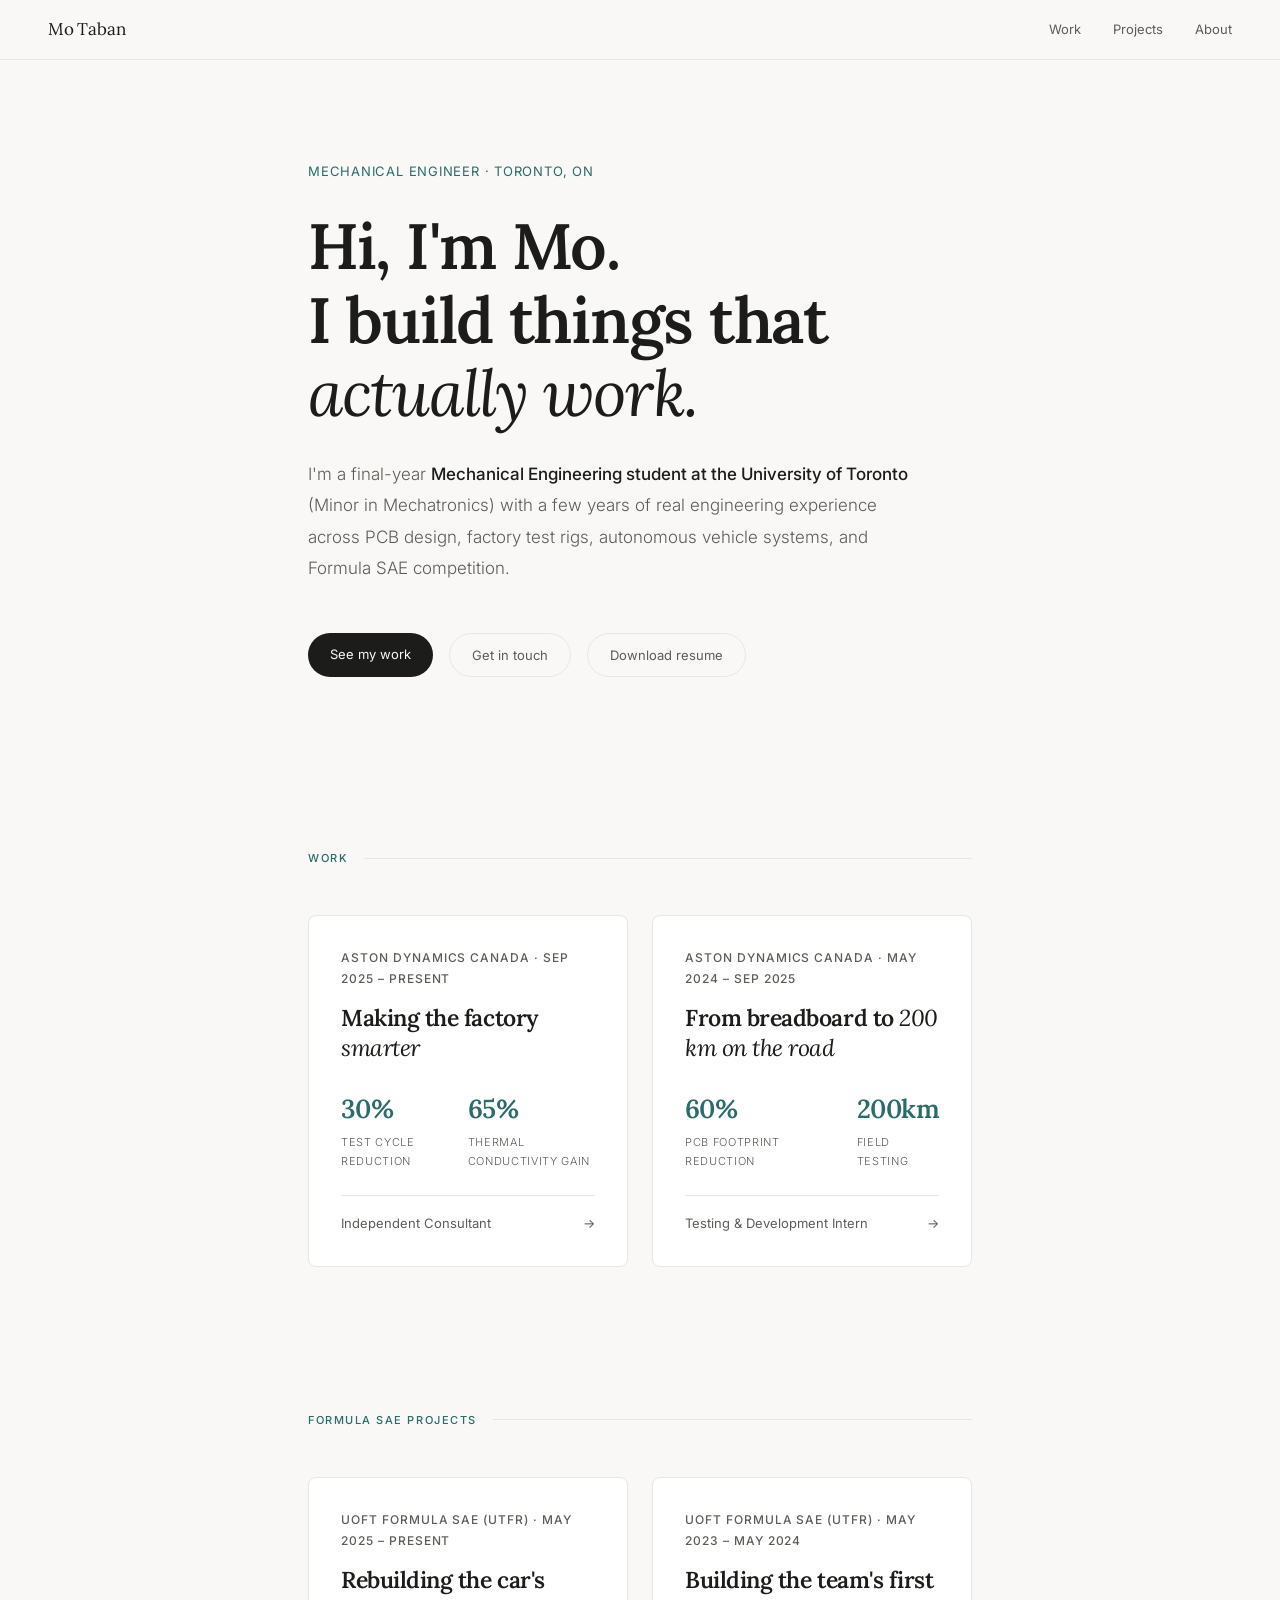
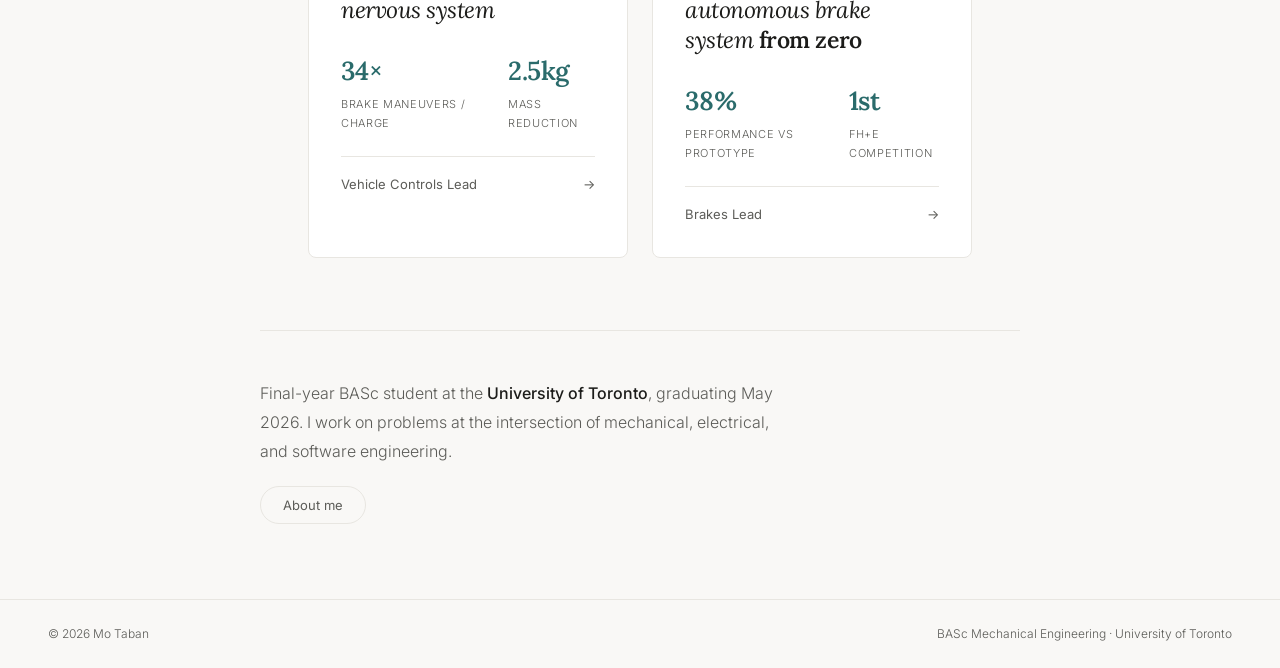
==== commit b91291d1: "restructure" ====
--- a/index.html
+++ b/index.html
@@ -1,401 +1,121 @@
 <!DOCTYPE html>
-<html lang="EN">
+<html lang="en">
+<head>
+<meta charset="UTF-8">
+<meta name="viewport" content="width=device-width, initial-scale=1.0">
+<title>Mo Taban</title>
+<link href="https://fonts.googleapis.com/css2?family=Lora:ital,wght@0,400;0,600;1,400;1,600&family=Inter:wght@300;400;500&display=swap" rel="stylesheet">
+<link rel="stylesheet" href="style.css">
+</head>
+<body>
 
-<head>
-  <!-- Required meta tags-->
-  <meta charset="utf-8">
-  <!-- Title-->
-  <title>Mo Taban - Personal Portfolio</title>
-  <!-- Description-->
-  <meta name="description" content=" Portfolio">
-  <meta name="viewport" content="width=device-width, initial-scale=1, shrink-to-fit=no">
-  <!-- Favicons-->
-  <link rel="apple-touch-icon" sizes="180x180" href="img/favicons/apple-touch-icon.png">
-  <link rel="icon" type="image/png" sizes="32x32" href="img/favicons/favicon-32x32.png">
-  <link rel="icon" type="image/png" sizes="16x16" href="img/favicons/favicon-16x16.png">
-  <!-- Web fonts-->
-  <link href="https://fonts.googleapis.com/css?family=Open+Sans:300,300i,400,400i,600,600i,700,700i,800,800i" rel="stylesheet">
-  <!-- CSS vendors-->
-  <link rel="stylesheet" href="css/bootstrap-custom.css">
-  <link rel="stylesheet" href="css/ionicons.min.css">
-  <link rel="stylesheet" href="css/owl.carousel.min.css">
-  <link rel="stylesheet" href="css/owl.theme.default.min.css">
-  <link rel="stylesheet" href="css/simplebar.min.css">
-  <link rel="stylesheet" href="css/jquery.mb.YTPlayer.min.css">
-  <!-- Main CSS-->
-  <link rel="stylesheet" href="css/main.css">
-  <!-- CSS Color scheme-->
-  <link id="color-scheme" rel="stylesheet" href="css/colors/main-red.css">
-  <!-- Custom CSS (Add your custom CSS styles to this file)-->
-  <link rel="stylesheet" href="css/custom.css">
-</head>
+<nav>
+  <div class="nav-name">Mo Taban</div>
+  <div class="nav-links">
+    <a href="#work">Work</a>
+    <a href="#projects">Projects</a>
+    <a href="about.html">About</a>
+  </div>
+</nav>
 
-<body>
-  <!-- Preloader-->
-  <div class="preloader">
-    <div class="preloader-block">
-      <div class="preloader-icon"><span class="loading-dot loading-dot-1"></span><span class="loading-dot loading-dot-2"></span><span class="loading-dot loading-dot-3"></span></div>
-    </div>
+<div class="hero">
+  <div class="hero-greeting">Mechanical Engineer · Toronto, ON</div>
+  <h1>Hi, I'm Mo.<br>I build things that <em>actually work.</em></h1>
+  <p class="hero-intro">
+    I'm a final-year <strong>Mechanical Engineering student at the University of Toronto</strong> (Minor in Mechatronics) with a few years of real engineering experience across PCB design, factory test rigs, autonomous vehicle systems, and Formula SAE competition.
+  </p>
+  <div class="hero-links">
+    <a href="#work" class="pill pill-solid">See my work</a>
+    <a href="about.html#contact" class="pill pill-outline">Get in touch</a>
+    <a href="Mo Taban Resume 2026.pdf" class="pill pill-outline" download>Download resume</a>
   </div>
-  <div class="main-wrapper">
-    <!-- Sidebar-->
-    <header>
-      <nav class="navbar d-md-block d-lg-none fixed-top mobile-navbar"><button class="navbar-toggler mr-auto" type="button" data-toggle="collapse" data-target="#mobileNavbarSupportedContent" aria-controls="mobileNavbarSupportedContent" aria-expanded="false" aria-label="Toggle navigation"><span class="nav-btn">Menu</span></button>
-        <div class="collapse navbar-collapse order-1" id="mobileNavbarSupportedContent">
-          <ul class="navbar-nav mr-auto"></ul>
+</div>
+
+<!-- ═══ WORK ═══ -->
+<div class="page" id="work">
+  <div class="section-title reveal">Work</div>
+  <div class="role-grid reveal">
+    <a href="consulting.html" class="role-card">
+      <div class="role-card-context">Aston Dynamics Canada · Sep 2025 – Present</div>
+      <div class="role-card-title">Making the factory <em>smarter</em></div>
+      <div class="role-card-stats">
+        <div class="role-card-stat">
+          <span class="role-card-stat-num">30%</span>
+          <span class="role-card-stat-label">Test cycle reduction</span>
         </div>
-      </nav>
-      <nav class="sidebar" data-simplebar>
-        <div class="sidebar-header"><a href="#home" data-scroll><img class="img-fluid sidebar-avatar" src="img/profile-avatar.jpg" alt="Profile avatar"></a><span class="sidebar-name">Mo Taban</span>
+        <div class="role-card-stat">
+          <span class="role-card-stat-num">65%</span>
+          <span class="role-card-stat-label">Thermal conductivity gain</span>
         </div>
-        <div class="sidebar-menu">
-          <ul class="list-unstyled list-menu">
-            <li><a class="nav-link" href="#home-area" data-scroll>Home</a></li>
-            <li><a class="nav-link" href="#about-area" data-scroll>About Me</a></li>
-            <li><a class="nav-link" href="#skills-area" data-scroll>My Skills</a></li>
-            <li><a class="nav-link" href="#portfolio-area" data-scroll>Portfolio</a></li>
-            <li><a class="nav-link" href="#contact-area" data-scroll>Get in Touch</a></li>
-          </ul>
+      </div>
+      <div class="role-card-footer">Independent Consultant <span class="role-card-arrow">→</span></div>
+    </a>
+    <a href="internship.html" class="role-card">
+      <div class="role-card-context">Aston Dynamics Canada · May 2024 – Sep 2025</div>
+      <div class="role-card-title">From breadboard to <em>200 km on the road</em></div>
+      <div class="role-card-stats">
+        <div class="role-card-stat">
+          <span class="role-card-stat-num">60%</span>
+          <span class="role-card-stat-label">PCB footprint reduction</span>
         </div>
-      </nav>
-    </header>
-    <div class="sections-wrapper">
-      <!-- Sections-->
-      <!-- Home-->
-      <section class="home-area element-cover-bg" id="home-area" style="background-image:url(img/home.jpg)">
-        <div class="container h-100">
-          <div class="row h-100 align-items-center justify-content-center">
-            <div class="col-12 col-lg-8 home-content text-center">
-              <h1 class="home-name">Mo <span>Taban</span></h1>
-              <h4 class="cd-headline clip home-headline">Welcome To My Portfolio!<span class="cd-words-wrapper single-headline">
-            </div><a href="#about-area" data-scroll>
-              <div class="home-mouse">
-              </div>
-            </a>
-          </div>
+        <div class="role-card-stat">
+          <span class="role-card-stat-num">200km</span>
+          <span class="role-card-stat-label">Field testing</span>
         </div>
-      </section>
-      <!-- About-->
-      <section class="single-section about-area" id="about-area">
-        <div class="container">
-          <div class="row">
-            <div class="col-12">
-              <div class="section-heading">
-                <h2 class="section-title">About Me</h2>
-              </div>
-            </div>
-          </div>
-          <div class="row align-items-center">
-            <!-- Picture part-->
-            <div class="col-12 col-lg-5 about-img"><img class="img-fluid img-thumbnail" src="img/about-img.jpg" alt="About Picture"></div>
-            <!-- Content part-->
-            <div class="col-12 col-lg-7 about-content">
-              <div class="content-block">
-                <h2 class="content-subtitle">Who am I?</h2>
-                <h6 class="content-title">I'm Mo Taban, Mechanical Engineering Student.</h6>
-                <div class="content-description">
-                  <p>I'm a 3rd year Mechanical Engineering student at the University of Toronto. My passion for learning has enabled me to grow my skills both inside and outside the classroom. I am the current Brakes Lead at the University of Toronto Formula SAE Racing Team, where I am responsible for the design, manufacturing and validation of the Brake and Throttle systems. Prior to becoming the Brakes Lead, I was a Senior Brake Design Member, but I also contributed to the manufacturing of the Aerodynamics and Electric Powertrain of our car.</p>
-                </div>
-                <a href="Mo Taban Resume.pdf" class="btn content-download button-main button-scheme" download> Download My Resume</a>
-              </div>
-            </div>
-          </div>
+      </div>
+      <div class="role-card-footer">Testing & Development Intern <span class="role-card-arrow">→</span></div>
+    </a>
+  </div>
+</div>
+
+<!-- ═══ PROJECTS ═══ -->
+<div class="page" id="projects">
+  <div class="section-title reveal">Formula SAE Projects</div>
+  <div class="role-grid reveal">
+    <a href="controls.html" class="role-card">
+      <div class="role-card-context">UofT Formula SAE (UTFR) · May 2025 – Present</div>
+      <div class="role-card-title">Rebuilding the car's <em>nervous system</em></div>
+      <div class="role-card-stats">
+        <div class="role-card-stat">
+          <span class="role-card-stat-num">34×</span>
+          <span class="role-card-stat-label">Brake maneuvers / charge</span>
         </div>
-      </section>
-      <!-- Skills-->
-      <section class="single-section alt-bg skills-area" id="skills-area">
-        <div class="container">
-          <div class="row">
-            <div class="col-12">
-              <div class="section-heading">
-                <h2 class="section-title">My Skills</h2>
-              </div>
-            </div>
-          </div>
-          <div class="row">
-            <!-- Single skill-->
-            <div class="col-12 col-md-6 col-lg-4">
-              <div class="single-skill">
-                <h4 class="skill-title">SolidWorks</h4><img class="img-fluid" alt="Item" src="img/CSWA.PNG">
-              </div>
-            </div>
-            <!-- Single skill-->
-            <div class="col-12 col-md-6 col-lg-4">
-              <div class="single-skill">
-                <h4 class="skill-title">Python</h4><img class="img-fluid" alt="Item" src="img/Python.PNG">
-              </div>
-            </div>
-            <!-- Single skill-->
-            <div class="col-12 col-md-6 col-lg-4">
-              <div class="single-skill">
-                <h4 class="skill-title">Ansys Mechanical</h4><img class="img-fluid" alt="Item" src="img/Ansys.png">
-              </div>
-            </div>
-            <!-- Single skill-->
-            <div class="col-12 col-md-6 col-lg-4">
-              <div class="single-skill mb-lg-0">
-                <h4 class="skill-title">MATLAB</h4><img class="img-fluid" alt="Item" src="img/Matlab.PNG">
-              </div>
-            </div>
-            <!-- Single skill-->
-            <div class="col-12 col-md-6 col-lg-4">
-              <div class="single-skill mb-md-0">
-                <h4 class="skill-title">3D Printing</h4><img class="img-fluid" alt="Item" src="img/Printing.PNG">
-              </div>
-            </div>
-            <!-- Single skill-->
-            <div class="col-12 col-md-6 col-lg-4">
-              <div class="single-skill mb-0">
-                <h4 class="skill-title">Machining</h4><img class="img-fluid" alt="Item" src="img\Machining.png">
-              </div>
-            </div>
-          </div>
+        <div class="role-card-stat">
+          <span class="role-card-stat-num">2.5kg</span>
+          <span class="role-card-stat-label">Mass reduction</span>
         </div>
-      </section>
-      <!-- Portfolio-->
-      <section class="single-section portfolio-area" id="portfolio-area">
-        <div class="container">
-          <div class="row">
-            <div class="col-12">
-              <div class="section-heading">
-                <h2 class="section-title">Portfolio</h2>
-              </div>
-            </div>
-          </div>
-          <div class="row">
-            <!-- Filter nav-->
-            <div class="col-12">
-              <ul class="list-inline filter-control" role="group" aria-label="Filter Control">
-                <li class="list-inline-item tab-active" data-filter="*"></li>
-              </ul>
-            </div>
-          </div>
-          <!-- Thumbnail list-->
-          <div class="portfolio-grid row">
-            <!-- Single item-->
-            <div class="single-item col-6 col-lg-4 design"><a class="portfolio-item" href="#item-1">
-                <div class="portfolio-wrapper"><img class="img-fluid" alt="Item" src="img/EBS Piston.png">
-                  <div class="item-content">
-                    <h6 class="content-title">Pneumatic Emergency Braking System</h6><span class="content-more">More Info</span>
-                  </div>
-                </div>
-              </a></div>
-            <!-- Single item-->
-            <div class="single-item col-6 col-lg-4 photos"><a class="portfolio-item" href="#item-2">
-                <div class="portfolio-wrapper"><img class="img-fluid" alt="Item" src="img/Pedal Tray Rendering.JPG">
-                  <div class="item-content">
-                    <h6 class="content-title">Adjustable Pedal Tray and Rail</h6><span class="content-more">More Info</span>
-                  </div>
-                </div>
-              </a></div>
-            <!-- Single item-->
-            <div class="single-item col-6 col-lg-4 design"><a class="portfolio-item" href="#item-3">
-                <div class="portfolio-wrapper"><img class="img-fluid" alt="Item" src="img/Rotor Temps.jpg">
-                  <div class="item-content">
-                    <h6 class="content-title">Brake Rotors</h6><span class="content-more">More Info</span>
-                  </div>
-                </div>
-              </a></div>
-            <!-- Single item-->
-            <div class="single-item col-6 col-lg-4 brand"><a class="portfolio-item" href="#item-4">
-                <div class="portfolio-wrapper mb-lg-0"><img class="img-fluid" alt="Item" src="img/ASB Top.png">
-                  <div class="item-content">
-                    <h6 class="content-title">Autonomous System Brake V1</h6><span class="content-more">More Info</span>
-                  </div>
-                </div>
-              </a></div>
-            <!-- Single item-->
-            <div class="single-item col-6 col-lg-4 brand"><a class="portfolio-item" href="#item-5">
-                <div class="portfolio-wrapper mb-0"><img class="img-fluid" alt="Item" src="img/Throttle Pedal.PNG">
-                  <div class="item-content">
-                    <h6 class="content-title">Throttle Pedal Redesign</h6><span class="content-more">More Info</span>
-                  </div>
-                </div>
-              </a></div>
-            <!-- Single item-->
-            <div class="single-item col-6 col-lg-4 photos"><a class="portfolio-item" href="#item-6">
-                <div class="portfolio-wrapper mb-0"><img class="img-fluid" alt="Item" src="img/Brake Matlab.png">
-                  <div class="item-content">
-                    <h6 class="content-title">Python and MATLAB Brake Pressure - Acceleration Sweep</h6><span class="content-more">More Info</span>
-                  </div>
-                </div>
-              </a></div>
-          </div>
+      </div>
+      <div class="role-card-footer">Vehicle Controls Lead <span class="role-card-arrow">→</span></div>
+    </a>
+    <a href="brakes.html" class="role-card">
+      <div class="role-card-context">UofT Formula SAE (UTFR) · May 2023 – May 2024</div>
+      <div class="role-card-title">Building the team's first <em>autonomous brake system</em> from zero</div>
+      <div class="role-card-stats">
+        <div class="role-card-stat">
+          <span class="role-card-stat-num">38%</span>
+          <span class="role-card-stat-label">Performance vs prototype</span>
         </div>
-        <!-- Single lightbox-->
-        <div class="lightbox-wrapper" id="item-1">
-          <div class="f-basis-100">
-            <div class="lightbox-close" data-modal-close><span class="close-btn"><span class="btn-line"></span></span></div>
-          </div>
-          <div class="container">
-            <div class="row">
-              <div class="col-12 col-lg-5">
-                <div class="lightbox-gallery owl-carousel owl-theme"><img class="img-fluid item-img" alt="Item" src="img/EBS Piston.png"></div>
-              </div>
-              <div class="col-12 col-lg-7">
-                <div class="lightbox-content">
-                  <h3 class="content-title">Pneumatic Emergency Braking System</h3>
-                  <div class="content-description">
-                    <p>I designed a Hydraulic-Over-Pneumatic piston to actuate the brakes of the car in case of emergencies during autonomous driving. The design process involved determining the required bore size in order to achieve the desired brake line pressures. O-rings were selected based on Parker design guidelines. When power is disconnected, solenoid valves will open to apply pressure to the pneumatic input of the piston. This design has 50% greater braking performance compared to the previous generation design.</p>
-                  </div>
-                  
-                </div>
-              </div>
-            </div>
-          </div>
+        <div class="role-card-stat">
+          <span class="role-card-stat-num">1st</span>
+          <span class="role-card-stat-label">FH+E Competition</span>
         </div>
-        <!-- Single lightbox-->
-        <div class="lightbox-wrapper" id="item-2">
-          <div class="f-basis-100">
-            <div class="lightbox-close" data-modal-close><span class="close-btn"><span class="btn-line"></span></span></div>
-          </div>
-          <div class="container">
-            <div class="row">
-              <div class="col-12 col-lg-5">
-                <div class="lightbox-gallery owl-carousel owl-theme"><img class="img-fluid item-img" alt="Item" src="img/Pedal Tray Rendering.JPG"><img class="img-fluid item-img" alt="Item" src="img/Pedal Tray Deformation.jpg"><img class="img-fluid item-img" alt="Item" src="img/Pedal Tray Full.JPG"></div>
-              </div>
-              <div class="col-12 col-lg-7">
-                <div class="lightbox-content">
-                  <h3 class="content-title">Adjustable Pedal Tray and Rail</h3>
-                  <div class="content-description">
-                    <p>Adjustable pedals are required in order to accommodate drivers of different sizes. The brake and throttle pedal trays were redesigned with custom rails in order to eliminate the compliance caused by the OEM Rails and Carriages. The structural performance of the design was evaluated using Ansys, and it was determined that the brake pedal tray deforms by 37% less under maximum load.</p>
-                  </div>
-                  
-                </div>
-              </div>
-            </div>
-          </div>
-        </div>
-        <!-- Single lightbox-->
-        <div class="lightbox-wrapper" id="item-3">
-          <div class="f-basis-100">
-            <div class="lightbox-close" data-modal-close><span class="close-btn"><span class="btn-line"></span></span></div>
-          </div>
-          <div class="container">
-            <div class="row">
-              <div class="col-12 col-lg-5">
-                <div class="lightbox-gallery owl-carousel owl-theme"><img class="img-fluid item-img" alt="Item" src="img/Rotor Temps.jpg"><img class="img-fluid item-img" alt="Item" src="img/Rotor Safety Factor.jpg"><img class="img-fluid item-img" alt="Item" src="img/Peak Rotor Temperature.PNG"></div>
-              </div>
-              <div class="col-12 col-lg-7">
-                <div class="lightbox-content">
-                  <h3 class="content-title">Brake Rotors</h3>
-                  <div class="content-description">
-                    <p>The thermal and structural performance of our brake rotors was evaluated. The heat flux and convection coefficients were determined through calculations. These values were then used in Ansys to determine the temperature distribution across the rotor. The resulting thermal stresses were used as part of the structural simulation. The rotor has a minimum safety factor of 3.33 under maximum braking.</p>
-                  </div>
-                  
-                </div>
-              </div>
-            </div>
-          </div>
-        </div>
-        <!-- Single lightbox-->
-        <div class="lightbox-wrapper" id="item-4">
-          <div class="f-basis-100">
-            <div class="lightbox-close" data-modal-close><span class="close-btn"><span class="btn-line"></span></span></div>
-          </div>
-          <div class="container">
-            <div class="row">
-              <div class="col-12 col-lg-5">
-                <div class="lightbox-gallery owl-carousel owl-theme"><img class="img-fluid item-img" alt="Item" src="img/ASB Top.png"><img class="img-fluid item-img" alt="Item" src="img/ASB ISO.png"><img class="img-fluid item-img" alt="Item" src="img/ASB in car.png"></div>
-              </div>
-              <div class="col-12 col-lg-7">
-                <div class="lightbox-content">
-                  <h3 class="content-title">Autonomous System Brake V1</h3>
-                  <div class="content-description">
-                    <p>The previous Brakes Lead and I designed, manufactured, and tested our first brake by wire prototype as part of the Autonomous System Brake development. This system was designed to be a system which can be easily added to the 2023 vehicle in order to test the driverless systems. It was created in a way that it could be quickly connected and disconnected from the existing manual brakes. While this system was not formally tested on the car, many of its components and design elements have been used for the current autonomous braking system. </p>
-                  </div>
-                  
-                </div>
-              </div>
-            </div>
-          </div>
-        </div>
-        <!-- Single lightbox-->
-        <div class="lightbox-wrapper" id="item-5">
-          <div class="f-basis-100">
-            <div class="lightbox-close" data-modal-close><span class="close-btn"><span class="btn-line"></span></span></div>
-          </div>
-          <div class="container">
-            <div class="row">
-              <div class="col-12 col-lg-5">
-                <div class="lightbox-gallery owl-carousel owl-theme"><img class="img-fluid item-img" alt="Item" src="img/Throttle Pedal.PNG"><img class="img-fluid item-img" alt="Item" src="img/Throttle Spring.JPG"></div>
-              </div>
-              <div class="col-12 col-lg-7">
-                <div class="lightbox-content">
-                  <h3 class="content-title">Throttle Pedal Redesign</h3>
-                  <div class="content-description">
-                    <p>The throttle pedal was redesigned in order to enhance the driver comfort. This involved decreasing the pedal angle with respect to the floor. In order to achieve this, the torsion springs found in the previous design were replaced with compression springs. Because of this, the linear potentiometers which were previously used were replaced with rotary potentiometers. </p>
-                  </div>
-                </div>
-              </div>
-            </div>
-          </div>
-        </div>
-        <!-- Single lightbox-->
-        <div class="lightbox-wrapper" id="item-6">
-          <div class="f-basis-100">
-            <div class="lightbox-close" data-modal-close><span class="close-btn"><span class="btn-line"></span></span></div>
-          </div>
-          <div class="container">
-            <div class="row">
-              <div class="col-12 col-lg-5">
-                <div class="lightbox-gallery owl-carousel owl-theme"><img class="img-fluid item-img" alt="Item" src="img/Brake Matlab.png" ></div>
-              </div>
-              <div class="col-12 col-lg-7">
-                <div class="lightbox-content">
-                  <h3 class="content-title">Python and MATLAB Brake Pressure - Acceleration Sweep</h3>
-                  <div class="content-description">
-                    <p>In order to better understand the impact which our front and rear brake pressures have on our deceleration, I created a Python program which determines the resulting deceleration for a large set of front and rear pressure values. The data was analyzed using MATLAB in order to create a 3D plot. This figure shows all possible deceleration values, given a combination of line pressures. The Program was created with checks that ensure the behavior of the model is representative of the vehicle and tire behaviors. </p>
-                  </div>
-                  
-                </div>
-              </div>
-            </div>
-          </div>
-        </div>
-      </section>
-      <!-- Contact-->
-      <section class="single-section contact-area alt-bg" id="contact-area">
-        <div class="container">
-          <div class="row">
-            <div class="col-12">
-              <div class="section-heading">
-                <h2 class="section-title">Get in Touch</h2>
-                <p class="section-description">If you have any questions about my projects, or just want to chat, please reach out to me on my email or LinkedIn!</p>
-          </div>
-        </div>
-      </section>
-      <!-- Footer-->
-      <footer class="footer-area single-section">
-        <div class="container">
-          <div class="row contact-info">
-            <div class="col-12 col-sm-4">
-              <div class="single-info"><i class="info-icon icon ion-ios-globe"></i>
-                <p class="info-content"><a href= "http://linkedin.com/in/motaban/" > LinkedIn </a></p>
-              </div>
-            </div>
-            <div class="col-12 col-sm-4">
-              <div class="single-info"><i class="info-icon icon ion-md-send"></i>
-                <p class="info-content"><a href="mailto:mo.taban@mailnutoronto.ca">mo.taban@mail.utoronto.ca</a></p>
-              </div>
-            </div>
-          </div>
-        </div>
-      </footer>
-    </div>
+      </div>
+      <div class="role-card-footer">Brakes Lead <span class="role-card-arrow">→</span></div>
+    </a>
   </div>
-  <!-- Scripts-->
-  <script src="js/jquery.min.js"></script>
-  <script src="js/bootstrap.bundle.min.js"></script>
-  <script src="js/isotope.pkgd.min.js"></script>
-  <script src="js/animatedModal.js"></script>
-  <script src="js/owl.carousel.min.js"></script>
-  <script src="js/simplebar.min.js"></script>
-  <script src="js/jquery.mb.YTPlayer.min.js"></script>
-  <script src="js/particles.js"></script>
-  <script src="js/main.js"></script>
-  <!-- Custom JS (Add your custom JS scripts to this file)-->
-  <script src="js/custom.js"></script>
+</div>
+
+<!-- About teaser -->
+<div class="page about-teaser reveal">
+  <p>Final-year BASc student at the <strong>University of Toronto</strong>, graduating May 2026. I work on problems at the intersection of mechanical, electrical, and software engineering.</p>
+  <a href="about.html" class="pill pill-outline">About me</a>
+</div>
+
+<footer>
+  <span>© 2026 Mo Taban</span>
+  <span>BASc Mechanical Engineering · University of Toronto</span>
+</footer>
+
+<script src="script.js"></script>
 </body>
-
 </html>
--- a/style.css
+++ b/style.css
@@ -0,0 +1,476 @@
+*, *::before, *::after { box-sizing: border-box; margin: 0; padding: 0; }
+
+:root {
+  --bg: #F9F8F6;
+  --ink: #1C1C1A;
+  --soft: #5C5C58;
+  --faint: #E8E6E1;
+  --teal: #2A6B6B;
+  --teal-light: #EBF4F4;
+  --serif: 'Lora', Georgia, serif;
+  --sans: 'Inter', sans-serif;
+}
+
+html { scroll-behavior: smooth; }
+body {
+  background: var(--bg);
+  color: var(--ink);
+  font-family: var(--sans);
+  font-weight: 300;
+  line-height: 1.7;
+}
+
+/* ── NAV ── */
+nav {
+  position: fixed; top: 0; left: 0; right: 0; z-index: 100;
+  padding: 0 48px; height: 60px;
+  display: flex; align-items: center; justify-content: space-between;
+  background: var(--bg);
+  border-bottom: 1px solid var(--faint);
+  opacity: 0; animation: rise 0.6s ease 0.1s forwards;
+}
+.nav-name { font-family: var(--serif); font-size: 17px; letter-spacing: -0.01em; }
+.nav-name a { text-decoration: none; color: inherit; }
+.nav-links { display: flex; gap: 32px; }
+.nav-links a {
+  font-size: 13px; font-weight: 400;
+  text-decoration: none; color: var(--soft);
+  transition: color 0.2s;
+}
+.nav-links a:hover { color: var(--ink); }
+
+/* ── HERO ── */
+.hero {
+  max-width: 760px; margin: 0 auto;
+  padding: 160px 48px 100px;
+  opacity: 0; animation: rise 0.8s ease 0.3s forwards;
+}
+.hero-greeting {
+  font-size: 13px; font-weight: 400; color: var(--teal);
+  letter-spacing: 0.06em; text-transform: uppercase; margin-bottom: 28px;
+}
+.hero h1 {
+  font-family: var(--serif);
+  font-size: clamp(40px, 5.5vw, 64px);
+  font-weight: 600; line-height: 1.15;
+  letter-spacing: -0.02em; margin-bottom: 28px;
+}
+.hero h1 em { font-style: italic; font-weight: 400; }
+.hero-intro {
+  font-size: 17px; line-height: 1.85; color: var(--soft);
+  max-width: 600px; margin-bottom: 48px;
+}
+.hero-intro strong { color: var(--ink); font-weight: 500; }
+.hero-links { display: flex; gap: 16px; flex-wrap: wrap; }
+.pill {
+  padding: 10px 22px; font-size: 13px; font-weight: 400;
+  border-radius: 100px; text-decoration: none;
+  transition: all 0.2s; cursor: pointer; border: none;
+}
+.pill-solid { background: var(--ink); color: var(--bg); }
+.pill-solid:hover { background: var(--teal); }
+.pill-outline { border: 1px solid var(--faint); color: var(--soft); background: transparent; }
+.pill-outline:hover { border-color: var(--ink); color: var(--ink); }
+
+/* ── PAGE LAYOUT ── */
+.page { max-width: 760px; margin: 0 auto; padding: 0 48px; }
+
+.section-title {
+  font-size: 11px; font-weight: 500;
+  letter-spacing: 0.14em; text-transform: uppercase;
+  color: var(--teal); margin-bottom: 48px; padding-top: 72px;
+  display: flex; align-items: center; gap: 16px;
+}
+.section-title::after { content: ''; flex: 1; height: 1px; background: var(--faint); }
+
+/* ── ROLE CARDS ── */
+.role-grid {
+  display: grid;
+  grid-template-columns: 1fr 1fr;
+  gap: 24px;
+  padding-bottom: 72px;
+}
+.role-card {
+  display: block;
+  padding: 32px;
+  border: 1px solid var(--faint);
+  border-radius: 8px;
+  text-decoration: none;
+  color: var(--ink);
+  background: white;
+  transition: border-color 0.25s, box-shadow 0.25s, transform 0.25s;
+}
+.role-card:hover {
+  border-color: var(--teal);
+  box-shadow: 0 8px 32px rgba(42,107,107,0.1);
+  transform: translateY(-2px);
+}
+.role-card-context {
+  font-size: 12px; font-weight: 500;
+  letter-spacing: 0.08em; text-transform: uppercase;
+  color: var(--soft); margin-bottom: 14px;
+}
+.role-card-title {
+  font-family: var(--serif);
+  font-size: clamp(18px, 2vw, 23px);
+  font-weight: 600; line-height: 1.3;
+  letter-spacing: -0.02em; margin-bottom: 24px;
+}
+.role-card-title em { font-style: italic; font-weight: 400; }
+.role-card-stats { display: flex; gap: 24px; margin-bottom: 24px; }
+.role-card-stat-num {
+  font-family: var(--serif); font-size: 26px; font-weight: 600;
+  letter-spacing: -0.02em; color: var(--teal); display: block;
+}
+.role-card-stat-label {
+  font-size: 11px; color: var(--soft);
+  letter-spacing: 0.06em; text-transform: uppercase;
+  margin-top: 2px; display: block;
+}
+.role-card-footer {
+  font-size: 13px; font-weight: 400; color: var(--soft);
+  display: flex; justify-content: space-between;
+  padding-top: 16px; border-top: 1px solid var(--faint);
+}
+.role-card-arrow { transition: transform 0.2s; }
+.role-card:hover .role-card-arrow { transform: translateX(4px); }
+
+/* ── ABOUT TEASER ── */
+.about-teaser {
+  padding: 48px 0 80px;
+  font-size: 16px; line-height: 1.8; color: var(--soft);
+  border-top: 1px solid var(--faint);
+}
+.about-teaser p { margin-bottom: 24px; max-width: 520px; }
+.about-teaser strong { color: var(--ink); font-weight: 500; }
+
+/* First .page after nav (about.html — no hero) */
+nav + .page:not(.page-detail) { padding-top: 32px; }
+
+/* ── DETAIL PAGE ── */
+.page-detail { padding-top: 96px; }
+.page-back { margin-bottom: 40px; }
+.page-detail .story-block { padding-top: 0; }
+.page-back a {
+  font-size: 13px; font-weight: 400;
+  color: var(--soft); text-decoration: none;
+  display: inline-flex; align-items: center; gap: 6px;
+  transition: color 0.2s;
+}
+.page-back a:hover { color: var(--ink); }
+
+/* ── STORY BLOCKS ── */
+.story-block {
+  padding: 72px 0;
+  border-bottom: 1px solid var(--faint);
+}
+.story-block:last-child { border-bottom: none; }
+
+.story-context {
+  font-size: 12px; font-weight: 500;
+  letter-spacing: 0.08em; text-transform: uppercase;
+  color: var(--soft); margin-bottom: 16px;
+}
+.story-block h2 {
+  font-family: var(--serif);
+  font-size: clamp(26px, 3vw, 36px);
+  font-weight: 600; line-height: 1.2;
+  letter-spacing: -0.02em; margin-bottom: 24px;
+}
+.story-block h2 em { font-style: italic; font-weight: 400; }
+
+.story-body { font-size: 16px; line-height: 1.9; color: var(--soft); }
+.story-body p { margin-bottom: 18px; }
+.story-body p:last-child { margin-bottom: 0; }
+.story-body strong { color: var(--ink); font-weight: 500; }
+
+.callout {
+  margin: 32px 0; padding: 24px 28px;
+  background: var(--teal-light);
+  border-left: 3px solid var(--teal);
+  font-family: var(--serif); font-size: 18px;
+  font-style: italic; line-height: 1.65; color: var(--ink);
+}
+
+.stat-row {
+  display: flex; gap: 0; margin: 36px 0;
+  border: 1px solid var(--faint);
+  overflow: hidden; border-radius: 8px;
+}
+.stat-item {
+  flex: 1; padding: 20px 24px;
+  border-right: 1px solid var(--faint); text-align: center;
+}
+.stat-item:last-child { border-right: none; }
+.stat-item-num {
+  font-family: var(--serif); font-size: 30px; font-weight: 600;
+  letter-spacing: -0.02em; color: var(--teal); display: block;
+}
+.stat-item-label {
+  font-size: 11px; color: var(--soft);
+  letter-spacing: 0.06em; text-transform: uppercase;
+  margin-top: 4px; display: block;
+}
+
+.tech-chips { display: flex; flex-wrap: wrap; gap: 8px; margin-top: 28px; }
+.chip {
+  font-size: 12px; padding: 5px 14px;
+  background: white; border: 1px solid var(--faint);
+  color: var(--soft); border-radius: 4px; transition: all 0.2s;
+}
+.chip:hover { border-color: var(--teal); color: var(--teal); }
+
+/* ── GALLERY ── */
+.gallery {
+  margin-top: 40px;
+  padding-top: 32px;
+  border-top: 1px solid var(--faint);
+}
+.gallery-label {
+  font-size: 11px; font-weight: 500; letter-spacing: 0.12em;
+  text-transform: uppercase; color: var(--soft);
+  margin-bottom: 16px;
+}
+.gallery-grid {
+  display: grid;
+  grid-template-columns: repeat(3, 1fr);
+  gap: 8px;
+}
+.gallery-grid.count-1 { grid-template-columns: 1fr; }
+.gallery-grid.count-2 { grid-template-columns: 1fr 1fr; }
+.gallery-grid.count-4 { grid-template-columns: 1fr 1fr; }
+.gallery-grid.count-6 { grid-template-columns: repeat(3, 1fr); }
+
+/* First item spans full width when there are 3 or 5+ items */
+.gallery-grid.count-3 .gallery-item:first-child,
+.gallery-grid.count-5 .gallery-item:first-child {
+  grid-column: span 3;
+}
+
+.gallery-item {
+  position: relative; overflow: hidden;
+  background: #E8E6E1;
+  border-radius: 4px;
+  cursor: pointer;
+  aspect-ratio: 4/3;
+}
+.gallery-grid.count-1 .gallery-item { aspect-ratio: 16/9; }
+.gallery-grid.count-3 .gallery-item:first-child { aspect-ratio: 16/7; }
+.gallery-grid.count-5 .gallery-item:first-child { aspect-ratio: 16/7; }
+
+.gallery-item img {
+  width: 100%; height: 100%;
+  object-fit: cover;
+  display: block;
+  transition: transform 0.4s ease;
+}
+.gallery-item:hover img { transform: scale(1.04); }
+
+.gallery-item-overlay {
+  position: absolute; inset: 0;
+  background: rgba(28,28,26,0);
+  transition: background 0.3s;
+  display: flex; align-items: flex-end;
+  padding: 12px;
+}
+.gallery-item:hover .gallery-item-overlay { background: rgba(28,28,26,0.35); }
+.gallery-item-caption {
+  font-size: 11px; color: white;
+  opacity: 0; transform: translateY(6px);
+  transition: all 0.3s; letter-spacing: 0.04em;
+  text-shadow: 0 1px 4px rgba(0,0,0,0.5);
+}
+.gallery-item:hover .gallery-item-caption { opacity: 1; transform: none; }
+
+/* Placeholder state */
+.gallery-placeholder {
+  width: 100%; height: 100%;
+  display: flex; flex-direction: column;
+  align-items: center; justify-content: center;
+  gap: 10px; padding: 16px; text-align: center;
+  background: var(--faint);
+  border: 2px dashed #C8C6C0;
+  border-radius: 4px;
+  color: var(--soft);
+  cursor: default;
+  aspect-ratio: 4/3;
+  transition: border-color 0.2s, background 0.2s;
+}
+.gallery-placeholder:hover {
+  border-color: var(--teal);
+  background: var(--teal-light);
+}
+.ph-icon { font-size: 24px; opacity: 0.5; }
+.ph-type {
+  font-size: 11px; font-weight: 500;
+  letter-spacing: 0.1em; text-transform: uppercase;
+  color: var(--teal); opacity: 0.8;
+}
+.ph-hint { font-size: 11px; color: var(--soft); opacity: 0.7; line-height: 1.4; }
+
+/* ── DESIGN LIST ── */
+.design-list { margin-top: 56px; }
+.design-list-heading {
+  font-size: 11px; font-weight: 500;
+  letter-spacing: 0.14em; text-transform: uppercase;
+  color: var(--soft); margin-bottom: 32px;
+  display: flex; align-items: center; gap: 16px;
+}
+.design-list-heading::after { content: ''; flex: 1; height: 1px; background: var(--faint); }
+.design-item {
+  padding: 28px 0;
+  border-top: 1px solid var(--faint);
+}
+.design-item h4 {
+  font-family: var(--serif);
+  font-size: 19px; font-weight: 600;
+  letter-spacing: -0.01em; line-height: 1.3; margin-bottom: 10px;
+}
+.design-body {
+  font-size: 14px; line-height: 1.8; color: var(--soft);
+  margin-bottom: 18px;
+}
+.design-body strong { color: var(--ink); font-weight: 500; }
+
+/* ── LIGHTBOX ── */
+.lightbox {
+  position: fixed; inset: 0; z-index: 999;
+  background: rgba(10,10,8,0.92);
+  display: flex; align-items: center; justify-content: center;
+  opacity: 0; pointer-events: none;
+  transition: opacity 0.25s;
+}
+.lightbox.open { opacity: 1; pointer-events: all; }
+.lightbox-inner {
+  position: relative; max-width: 90vw; max-height: 90vh;
+  display: flex; flex-direction: column; align-items: center; gap: 16px;
+}
+.lightbox-img {
+  max-width: 90vw; max-height: 80vh;
+  object-fit: contain; border-radius: 4px;
+  box-shadow: 0 32px 80px rgba(0,0,0,0.6);
+}
+.lightbox-caption {
+  font-size: 13px; color: rgba(255,255,255,0.55);
+  letter-spacing: 0.04em; text-align: center;
+}
+.lightbox-close {
+  position: absolute; top: -44px; right: 0;
+  font-size: 28px; color: rgba(255,255,255,0.5);
+  cursor: pointer; line-height: 1;
+  transition: color 0.2s;
+  background: none; border: none;
+}
+.lightbox-close:hover { color: white; }
+.lightbox-nav {
+  position: absolute; top: 50%; transform: translateY(-50%);
+  font-size: 28px; color: rgba(255,255,255,0.4);
+  cursor: pointer; background: none; border: none;
+  transition: color 0.2s; padding: 12px;
+  user-select: none;
+}
+.lightbox-nav:hover { color: white; }
+.lightbox-prev { left: -60px; }
+.lightbox-next { right: -60px; }
+
+/* ── SKILLS ── */
+.skills-section { padding: 72px 0; }
+.skills-grid { display: grid; grid-template-columns: 1fr 1fr; gap: 40px; }
+.skill-col h3 {
+  font-family: var(--serif); font-size: 20px; font-weight: 600;
+  letter-spacing: -0.01em; margin-bottom: 16px;
+}
+.skill-col ul { list-style: none; }
+.skill-col ul li {
+  font-size: 14px; color: var(--soft); padding: 9px 0;
+  border-bottom: 1px solid var(--faint);
+  display: flex; justify-content: space-between; align-items: center;
+}
+.skill-col ul li:last-child { border-bottom: none; }
+.skill-col ul li span { font-size: 11px; color: var(--teal); letter-spacing: 0.04em; }
+
+/* ── ABOUT ── */
+.about-section { padding: 72px 0; border-bottom: 1px solid var(--faint); }
+.about-section h2 {
+  font-family: var(--serif);
+  font-size: clamp(28px, 3vw, 38px);
+  font-weight: 600; line-height: 1.2;
+  letter-spacing: -0.02em; margin-bottom: 28px;
+}
+.about-section h2 em { font-style: italic; font-weight: 400; }
+.about-text { font-size: 16px; line-height: 1.9; color: var(--soft); }
+.about-text p { margin-bottom: 18px; }
+.about-text strong { color: var(--ink); font-weight: 500; }
+.about-facts {
+  margin-top: 48px; display: grid;
+  grid-template-columns: repeat(3, 1fr); gap: 24px;
+}
+.about-fact { padding: 20px 0; border-top: 2px solid var(--ink); }
+.about-fact-label {
+  font-size: 11px; font-weight: 500; letter-spacing: 0.1em;
+  text-transform: uppercase; color: var(--soft); margin-bottom: 8px;
+}
+.about-fact-val { font-family: var(--serif); font-size: 16px; line-height: 1.4; }
+
+/* ── CONTACT ── */
+.contact-section { padding: 72px 0 100px; }
+.contact-section h2 {
+  font-family: var(--serif);
+  font-size: clamp(28px, 3vw, 38px);
+  font-weight: 600; line-height: 1.2;
+  letter-spacing: -0.02em; margin-bottom: 16px;
+}
+.contact-section h2 em { font-style: italic; font-weight: 400; }
+.contact-section p { font-size: 16px; color: var(--soft); line-height: 1.8; max-width: 520px; margin-bottom: 40px; }
+.contact-list { display: flex; flex-direction: column; gap: 2px; max-width: 480px; }
+.contact-row {
+  display: flex; justify-content: space-between; align-items: center;
+  padding: 16px 0; border-bottom: 1px solid var(--faint);
+  text-decoration: none; color: var(--ink); transition: all 0.2s;
+}
+.contact-row:hover { color: var(--teal); }
+.contact-row:hover .contact-arrow { transform: translateX(4px); }
+.contact-row-label { font-size: 12px; font-weight: 500; letter-spacing: 0.06em; text-transform: uppercase; color: var(--soft); }
+.contact-row-val { font-size: 14px; }
+.contact-arrow { font-size: 16px; transition: transform 0.2s; }
+
+footer {
+  border-top: 1px solid var(--faint); padding: 24px 48px;
+  display: flex; justify-content: space-between;
+  font-size: 12px; color: var(--soft);
+}
+
+@keyframes rise {
+  from { opacity: 0; transform: translateY(14px); }
+  to { opacity: 1; transform: translateY(0); }
+}
+.reveal {
+  opacity: 0; transform: translateY(20px);
+  transition: opacity 0.7s ease, transform 0.7s ease;
+}
+.reveal.in { opacity: 1; transform: none; }
+.divider { border: none; border-top: 1px solid var(--faint); margin: 0; }
+
+@media (max-width: 700px) {
+  nav { padding: 0 20px; }
+  .nav-links { display: none; }
+  .hero { padding: 120px 20px 72px; }
+  .page { padding: 0 20px; }
+  .stat-row { flex-direction: column; }
+  .stat-item { border-right: none; border-bottom: 1px solid var(--faint); }
+  .stat-item:last-child { border-bottom: none; }
+  .skills-grid { grid-template-columns: 1fr; }
+  .about-facts { grid-template-columns: 1fr 1fr; }
+  .role-grid { grid-template-columns: 1fr; }
+  .gallery-grid,
+  .gallery-grid.count-2,
+  .gallery-grid.count-3,
+  .gallery-grid.count-4,
+  .gallery-grid.count-5,
+  .gallery-grid.count-6 { grid-template-columns: 1fr 1fr; }
+  .gallery-grid.count-3 .gallery-item:first-child,
+  .gallery-grid.count-5 .gallery-item:first-child { grid-column: span 2; }
+  .lightbox-prev { left: -36px; }
+  .lightbox-next { right: -36px; }
+  footer { flex-direction: column; gap: 8px; padding: 20px; }
+}
